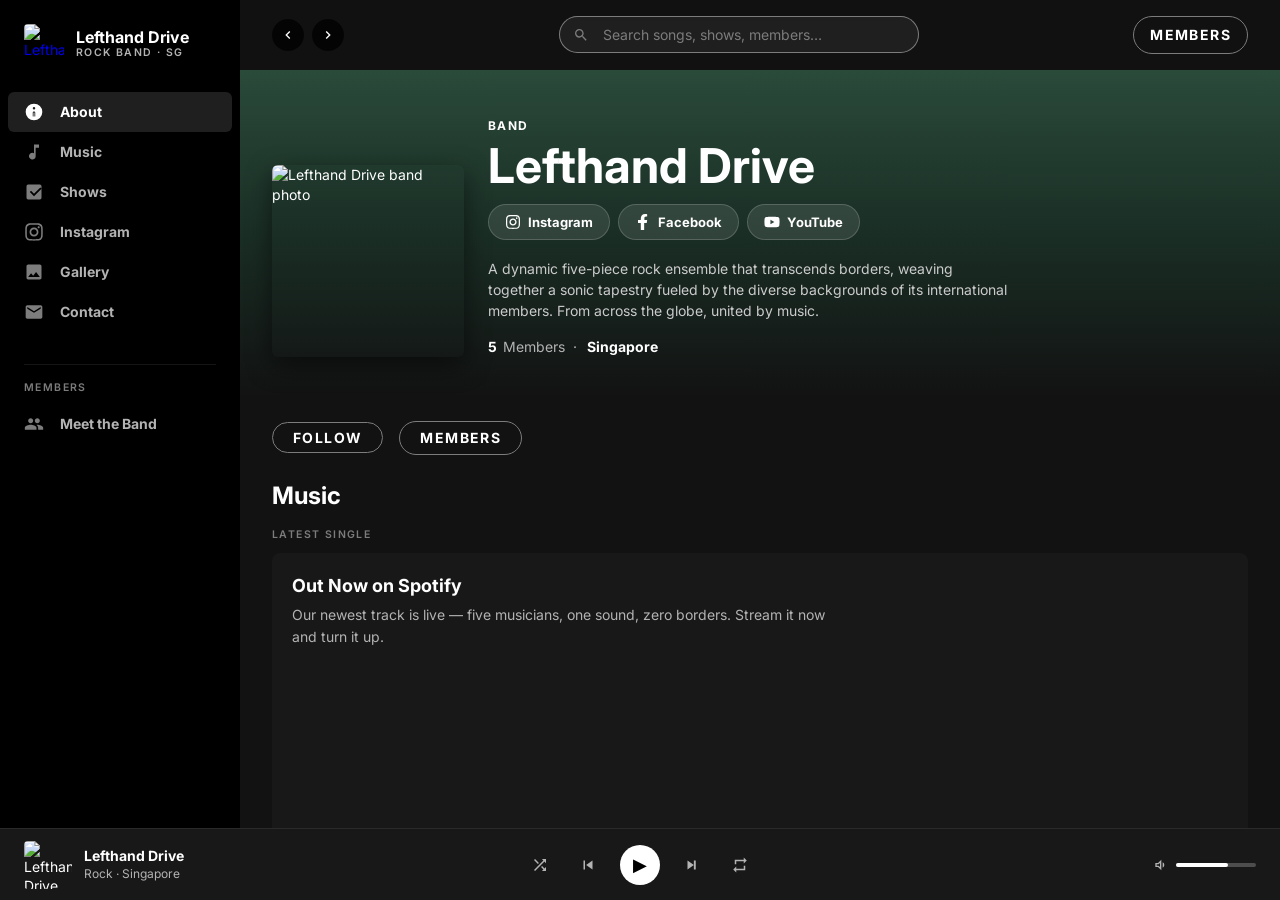
==== index.html @ 754a680d "Add rehearsal room booking page and booking button in contact section Co-Authored-By: Claude Opus 4." ====
<!DOCTYPE html>
<html lang="en">
<head>
  <meta charset="UTF-8">
  <meta name="viewport" content="width=device-width, initial-scale=1.0">
  <title>Lefthand Drive</title>
  <link rel="preconnect" href="https://fonts.googleapis.com">
  <link rel="preconnect" href="https://fonts.gstatic.com" crossorigin>
  <link href="https://fonts.googleapis.com/css2?family=Inter:wght@400;600;700&display=swap" rel="stylesheet">
  <style>
    :root {
      --bg:           #121212;
      --surface:      #181818;
      --mid:          #1f1f1f;
      --card:         #252525;
      --card-alt:     #272727;
      --green:        #1ed760;
      --green-border: #1db954;
      --white:        #ffffff;
      --silver:       #b3b3b3;
      --near-white:   #cbcbcb;
      --muted:        #7c7c7c;
      --neg:          #f3727f;
      --warn:         #ffa42b;
      --info:         #539df5;
      --border:       #4d4d4d;
      --light-border: #7c7c7c;
      --shadow-heavy: rgba(0,0,0,0.5) 0px 8px 24px;
      --shadow-med:   rgba(0,0,0,0.3) 0px 8px 8px;
      --font: 'Inter', 'Helvetica Neue', helvetica, arial, sans-serif;
      --sidebar-w: 240px;
      --nowplay-h: 72px;
    }

    *, *::before, *::after { box-sizing: border-box; margin: 0; padding: 0; }

    body {
      font-family: var(--font);
      background: var(--bg);
      color: var(--white);
      font-size: 14px;
      font-weight: 400;
      line-height: 1.4;
      -webkit-font-smoothing: antialiased;
      overflow-x: hidden;
    }

    /* ── APP SHELL ─────────────────────────────── */
    .app {
      display: grid;
      grid-template-columns: var(--sidebar-w) 1fr;
      grid-template-rows: 1fr var(--nowplay-h);
      grid-template-areas:
        "sidebar main"
        "nowplay nowplay";
      height: 100vh;
    }

    /* ── SIDEBAR ───────────────────────────────── */
    .sidebar {
      grid-area: sidebar;
      background: #000;
      display: flex;
      flex-direction: column;
      padding: 24px 0 0;
      overflow-y: auto;
      overflow-x: hidden;
    }

    .sidebar-logo {
      display: flex;
      align-items: center;
      gap: 12px;
      padding: 0 24px 28px;
      text-decoration: none;
    }

    .sidebar-logo svg { flex-shrink: 0; }

    .sidebar-logo-text {
      font-size: 16px;
      font-weight: 700;
      color: var(--white);
      line-height: 1.2;
    }

    .sidebar-logo-text span {
      display: block;
      font-size: 10.5px;
      font-weight: 600;
      color: var(--silver);
      text-transform: uppercase;
      letter-spacing: 1.4px;
    }

    .sidebar-nav { list-style: none; padding: 0 8px; margin-bottom: 24px; }

    .sidebar-nav li a {
      display: flex;
      align-items: center;
      gap: 16px;
      padding: 10px 16px;
      border-radius: 6px;
      font-size: 14px;
      font-weight: 700;
      color: var(--silver);
      text-decoration: none;
      transition: color 0.15s, background 0.15s;
    }

    .sidebar-nav li a:hover,
    .sidebar-nav li a.active {
      color: var(--white);
    }

    .sidebar-nav li a.active { background: var(--mid); }

    .sidebar-nav li a svg { flex-shrink: 0; opacity: 0.7; }
    .sidebar-nav li a.active svg,
    .sidebar-nav li a:hover svg { opacity: 1; }

    .sidebar-divider {
      border: none;
      border-top: 1px solid rgba(255,255,255,0.08);
      margin: 8px 24px 16px;
    }

    .sidebar-section-label {
      padding: 0 24px 8px;
      font-size: 10.5px;
      font-weight: 600;
      color: var(--muted);
      text-transform: uppercase;
      letter-spacing: 1.4px;
    }

    /* ── MAIN ──────────────────────────────────── */
    .main {
      grid-area: main;
      overflow-y: auto;
      background: var(--bg);
      scroll-behavior: smooth;
    }

    /* ── TOPBAR ────────────────────────────────── */
    .topbar {
      position: sticky;
      top: 0;
      z-index: 50;
      display: flex;
      align-items: center;
      justify-content: space-between;
      padding: 16px 32px;
      background: rgba(18,18,18,0.92);
      backdrop-filter: blur(12px);
      -webkit-backdrop-filter: blur(12px);
      gap: 16px;
    }

    .topbar-nav-btns { display: flex; gap: 8px; }

    .btn-circle-nav {
      display: inline-flex;
      align-items: center;
      justify-content: center;
      width: 32px;
      height: 32px;
      border-radius: 50%;
      background: rgba(0,0,0,0.7);
      border: none;
      cursor: pointer;
      color: var(--white);
    }

    .topbar-search {
      flex: 1;
      max-width: 360px;
      position: relative;
    }

    .topbar-search svg {
      position: absolute;
      left: 14px;
      top: 50%;
      transform: translateY(-50%);
      color: var(--muted);
      pointer-events: none;
    }

    .search-input {
      width: 100%;
      background: var(--mid);
      color: var(--white);
      border: none;
      padding: 10px 16px 10px 44px;
      border-radius: 500px;
      font-family: var(--font);
      font-size: 14px;
      outline: none;
      box-shadow: rgb(18,18,18) 0px 1px 0px, rgb(124,124,124) 0px 0px 0px 1px inset;
      transition: box-shadow 0.15s;
    }

    .search-input:focus { box-shadow: 0 0 0 2px var(--white); }
    .search-input::placeholder { color: var(--muted); }

    .topbar-actions { display: flex; gap: 8px; align-items: center; }

    .btn-pill-sm {
      display: inline-flex;
      align-items: center;
      padding: 8px 16px;
      border-radius: 9999px;
      font-size: 14px;
      font-weight: 700;
      text-decoration: none;
      border: none;
      cursor: pointer;
      transition: transform 0.1s, filter 0.1s;
      white-space: nowrap;
    }

    .btn-pill-sm:active { transform: scale(0.96); }

    .btn-outline-sm {
      background: transparent;
      color: var(--white);
      border: 1px solid var(--light-border);
      text-transform: uppercase;
      letter-spacing: 1.4px;
    }

    .btn-outline-sm:hover { border-color: var(--white); }

    /* ── HERO ──────────────────────────────────── */
    .hero {
      position: relative;
      padding: 48px 32px 40px;
      background: linear-gradient(180deg, #2a4a3a 0%, #1a2e25 50%, var(--bg) 100%);
      display: flex;
      align-items: flex-end;
      gap: 24px;
      min-height: 300px;
    }

    .hero-art {
      width: 192px;
      height: 192px;
      border-radius: 6px;
      object-fit: cover;
      flex-shrink: 0;
      box-shadow: var(--shadow-heavy);
    }

    .hero-meta { flex: 1; }

    .hero-type {
      font-size: 12px;
      font-weight: 700;
      text-transform: uppercase;
      letter-spacing: 1.4px;
      margin-bottom: 8px;
      color: var(--white);
    }

    .hero-title {
      font-size: 48px;
      font-weight: 700;
      line-height: 1;
      margin-bottom: 12px;
      color: var(--white);
    }

    .hero-desc {
      font-size: 14px;
      color: var(--near-white);
      margin-bottom: 16px;
      max-width: 520px;
      line-height: 1.5;
    }

    .hero-stats {
      font-size: 14px;
      color: var(--silver);
      display: flex;
      gap: 6px;
      align-items: center;
    }

    .hero-stats span { color: var(--white); font-weight: 700; }

    /* ── CONTENT AREA ──────────────────────────── */
    .content { padding: 0 32px 48px; }

    .content-actions {
      display: flex;
      align-items: center;
      gap: 16px;
      padding: 24px 0;
    }

    .btn-play-lg {
      display: inline-flex;
      align-items: center;
      justify-content: center;
      width: 56px;
      height: 56px;
      border-radius: 50%;
      background: var(--green);
      color: #000;
      border: none;
      cursor: pointer;
      font-size: 22px;
      box-shadow: var(--shadow-med);
      transition: transform 0.1s, filter 0.1s;
    }

    .btn-play-lg:hover { transform: scale(1.06); filter: brightness(1.07); }
    .btn-play-lg:active { transform: scale(0.96); }

    .btn-follow {
      display: inline-flex;
      align-items: center;
      padding: 6px 20px;
      border-radius: 9999px;
      background: transparent;
      color: var(--white);
      border: 1px solid var(--light-border);
      font-family: var(--font);
      font-size: 14px;
      font-weight: 700;
      cursor: pointer;
      text-transform: uppercase;
      letter-spacing: 1.4px;
      transition: border-color 0.15s, transform 0.1s;
    }

    .btn-follow:hover { border-color: var(--white); }
    .btn-follow:active { transform: scale(0.96); }

    /* ── SECTION BLOCKS ────────────────────────── */
    .block { margin-bottom: 40px; }

    .block-header {
      display: flex;
      align-items: baseline;
      justify-content: space-between;
      margin-bottom: 16px;
    }

    .block-title {
      font-size: 24px;
      font-weight: 700;
      color: var(--white);
    }

    .block-link {
      font-size: 12px;
      font-weight: 700;
      color: var(--silver);
      text-decoration: none;
      text-transform: uppercase;
      letter-spacing: 1px;
      transition: color 0.15s;
    }

    .block-link:hover { color: var(--white); text-decoration: underline; }

    /* ── CARDS GRID ────────────────────────────── */
    .cards-grid {
      display: grid;
      grid-template-columns: repeat(auto-fill, minmax(180px, 1fr));
      gap: 16px;
    }

    .card {
      background: var(--surface);
      border-radius: 8px;
      padding: 16px;
      cursor: pointer;
      transition: background 0.2s;
      text-decoration: none;
      color: inherit;
      display: block;
    }

    .card:hover { background: var(--card); }

    .card-art {
      width: 100%;
      aspect-ratio: 1;
      border-radius: 6px;
      object-fit: cover;
      margin-bottom: 12px;
      box-shadow: var(--shadow-med);
    }

    .card-art-placeholder {
      width: 100%;
      aspect-ratio: 1;
      border-radius: 6px;
      margin-bottom: 12px;
      display: flex;
      align-items: center;
      justify-content: center;
      font-size: 40px;
      box-shadow: var(--shadow-med);
    }

    .card-title {
      font-size: 16px;
      font-weight: 700;
      margin-bottom: 4px;
      white-space: nowrap;
      overflow: hidden;
      text-overflow: ellipsis;
    }

    .card-sub {
      font-size: 12px;
      color: var(--silver);
      line-height: 1.4;
    }

    /* ── TRACK LIST ────────────────────────────── */
    .track-list { width: 100%; border-collapse: collapse; }

    .track-list thead tr {
      border-bottom: 1px solid rgba(255,255,255,0.08);
    }

    .track-list th {
      font-size: 12px;
      font-weight: 400;
      color: var(--muted);
      text-transform: uppercase;
      letter-spacing: 1px;
      padding: 6px 16px 10px;
      text-align: left;
    }

    .track-list th:last-child { text-align: right; }

    .track-list tbody tr {
      border-radius: 6px;
      transition: background 0.15s;
    }

    .track-list tbody tr:hover { background: rgba(255,255,255,0.06); }

    .track-list td {
      padding: 10px 16px;
      font-size: 14px;
      vertical-align: middle;
    }

    .track-num {
      font-size: 16px;
      color: var(--silver);
      width: 40px;
      text-align: center;
    }

    .track-title { font-weight: 400; }
    .track-title strong { font-weight: 700; display: block; margin-bottom: 2px; }
    .track-meta { font-size: 12px; color: var(--silver); }
    .track-duration { color: var(--silver); text-align: right; white-space: nowrap; }

    /* ── SHOWS TABLE ───────────────────────────── */
    .shows-list { display: flex; flex-direction: column; gap: 2px; }

    .show-item {
      display: grid;
      grid-template-columns: 120px 1fr auto auto;
      align-items: center;
      gap: 24px;
      padding: 14px 16px;
      border-radius: 6px;
      transition: background 0.15s;
    }

    .show-item:hover { background: rgba(255,255,255,0.06); }

    .show-date {
      font-size: 14px;
      font-weight: 700;
      color: var(--silver);
    }

    .show-venue { font-size: 14px; font-weight: 700; }

    .show-location { font-size: 12px; color: var(--silver); margin-top: 2px; }

    .show-promo {
      display: none;
      width: 80px;
      height: 80px;
      border-radius: 6px;
      overflow: hidden;
      flex-shrink: 0;
    }
    .show-promo:has(img) { display: block; }
    .show-promo img { width: 100%; height: 100%; object-fit: cover; border-radius: 6px; }

    .show-badge {
      font-size: 10.5px;
      font-weight: 600;
      text-transform: capitalize;
      padding: 4px 12px;
      border-radius: 9999px;
      background: transparent;
      border: 1px solid var(--light-border);
      color: var(--white);
    }

    /* ── GALLERY CAROUSEL ──────────────────────── */
    .gallery-scroll {
      display: flex;
      gap: 12px;
      overflow-x: auto;
      padding-bottom: 12px;
      scroll-behavior: smooth;
      scrollbar-width: none;
    }

    .gallery-scroll::-webkit-scrollbar { display: none; }

    .gallery-img {
      height: 200px;
      width: auto;
      border-radius: 6px;
      object-fit: cover;
      flex-shrink: 0;
      cursor: zoom-in;
      transition: filter 0.15s;
    }

    .gallery-img:hover { filter: brightness(1.1); }

    /* ── CONTACT ───────────────────────────────── */
    .contact-grid {
      display: flex;
      gap: 16px;
      flex-wrap: wrap;
      align-items: center;
    }

    .social-btn {
      display: inline-flex;
      align-items: center;
      gap: 10px;
      padding: 10px 20px;
      border-radius: 9999px;
      background: var(--mid);
      color: var(--white);
      text-decoration: none;
      font-size: 14px;
      font-weight: 700;
      transition: background 0.15s, transform 0.1s;
    }

    .social-btn:hover { background: var(--card); }
    .social-btn:active { transform: scale(0.96); }

    /* ── NOW PLAYING BAR ───────────────────────── */
    .nowplay {
      grid-area: nowplay;
      background: #181818;
      border-top: 1px solid rgba(255,255,255,0.08);
      display: grid;
      grid-template-columns: 1fr auto 1fr;
      align-items: center;
      padding: 0 24px;
      gap: 16px;
    }

    .nowplay-left {
      display: flex;
      align-items: center;
      gap: 12px;
      min-width: 0;
    }

    .nowplay-art {
      width: 48px;
      height: 48px;
      border-radius: 4px;
      object-fit: cover;
      flex-shrink: 0;
    }

    .nowplay-info { min-width: 0; }

    .nowplay-title {
      font-size: 14px;
      font-weight: 700;
      white-space: nowrap;
      overflow: hidden;
      text-overflow: ellipsis;
    }

    .nowplay-sub {
      font-size: 12px;
      color: var(--silver);
      white-space: nowrap;
      overflow: hidden;
      text-overflow: ellipsis;
    }

    .nowplay-center { display: flex; align-items: center; justify-content: center; gap: 16px; }

    .btn-play-sm {
      display: inline-flex;
      align-items: center;
      justify-content: center;
      width: 40px;
      height: 40px;
      border-radius: 50%;
      background: var(--white);
      color: #000;
      border: none;
      cursor: pointer;
      font-size: 18px;
      transition: transform 0.1s;
    }

    .btn-play-sm:hover { transform: scale(1.06); }

    .btn-ctrl {
      display: inline-flex;
      align-items: center;
      justify-content: center;
      width: 32px;
      height: 32px;
      background: none;
      border: none;
      cursor: pointer;
      color: var(--silver);
      border-radius: 50%;
      transition: color 0.15s;
    }

    .btn-ctrl:hover { color: var(--white); }

    .nowplay-right {
      display: flex;
      align-items: center;
      justify-content: flex-end;
      gap: 8px;
    }

    .volume-bar {
      width: 80px;
      height: 4px;
      background: var(--border);
      border-radius: 9999px;
      position: relative;
      cursor: pointer;
    }

    .volume-fill {
      height: 100%;
      width: 65%;
      background: var(--white);
      border-radius: 9999px;
      transition: background 0.15s;
    }

    .volume-bar:hover .volume-fill { background: var(--green); }

    /* ── MOBILE NAV (bottom) ───────────────────── */
    .mobile-nav {
      display: none;
      position: fixed;
      bottom: 0;
      left: 0;
      right: 0;
      background: #181818;
      border-top: 1px solid rgba(255,255,255,0.08);
      z-index: 200;
      padding: 8px 0 env(safe-area-inset-bottom, 0px);
    }

    .mobile-nav ul {
      list-style: none;
      display: flex;
      justify-content: space-around;
    }

    .mobile-nav ul li a {
      display: flex;
      flex-direction: column;
      align-items: center;
      gap: 4px;
      font-size: 10px;
      font-weight: 700;
      color: var(--silver);
      text-decoration: none;
      padding: 6px 8px;
      min-width: 44px;
      text-align: center;
      text-transform: uppercase;
      letter-spacing: 0.5px;
    }

    .mobile-nav ul li a.active { color: var(--white); }

    /* ── LIGHTBOX ──────────────────────────────── */
    .lightbox {
      display: none;
      position: fixed;
      inset: 0;
      background: rgba(0,0,0,0.85);
      z-index: 9999;
      align-items: center;
      justify-content: center;
      cursor: zoom-out;
    }

    .lightbox.open { display: flex; }

    .lightbox img {
      max-width: 90%;
      max-height: 90%;
      border-radius: 8px;
      box-shadow: var(--shadow-heavy);
    }

    /* ── DIVIDERS ──────────────────────────────── */
    .section-divider {
      border: none;
      border-top: 1px solid rgba(255,255,255,0.06);
      margin: 0 32px;
    }

    /* ── EMBED ─────────────────────────────────── */
    .video-embed {
      width: 100%;
      aspect-ratio: 16/9;
      border-radius: 8px;
      overflow: hidden;
      background: var(--mid);
    }

    .video-embed iframe {
      width: 100%;
      height: 100%;
      border: none;
      display: block;
    }

    .calendar-embed {
      width: 100%;
      height: 480px;
      border-radius: 8px;
      overflow: hidden;
      background: var(--mid);
    }

    .calendar-embed iframe {
      width: 100%;
      height: 100%;
      border: none;
      display: block;
    }

    /* ── HERO SOCIAL BUTTONS ───────────────────── */
    .hero-socials {
      display: flex;
      gap: 8px;
      flex-wrap: wrap;
      margin: 14px 0 18px;
    }

    .hero-social-btn {
      display: inline-flex;
      align-items: center;
      gap: 7px;
      padding: 7px 16px;
      border-radius: 9999px;
      font-size: 13px;
      font-weight: 700;
      text-decoration: none;
      color: var(--white);
      background: rgba(255,255,255,0.1);
      border: 1px solid rgba(255,255,255,0.18);
      backdrop-filter: blur(6px);
      -webkit-backdrop-filter: blur(6px);
      transition: background 0.15s, border-color 0.15s, transform 0.1s;
      min-height: 36px;
    }

    .hero-social-btn:hover {
      background: rgba(255,255,255,0.2);
      border-color: rgba(255,255,255,0.4);
    }

    .hero-social-btn:active { transform: scale(0.95); }

    /* ── RESPONSIVE ────────────────────────────── */

    /* Tablet & below — hide sidebar, show bottom nav */
    @media (max-width: 896px) {
      .app {
        display: block;
        height: auto;
        min-height: 100dvh;
      }

      .sidebar  { display: none; }
      .nowplay  { display: none; }

      .main {
        overflow-y: unset;
        padding-bottom: 80px; /* clear bottom nav */
      }

      .mobile-nav { display: block; }

      /* topbar */
      .topbar { padding: 10px 16px; gap: 10px; }
      .topbar-nav-btns { display: none; }
      .topbar-search { max-width: none; flex: 1; min-width: 0; }
      .topbar-actions { display: none; } /* covered by bottom nav */

      /* hero — stack vertically */
      .hero {
        flex-direction: column;
        align-items: flex-start;
        padding: 28px 16px 24px;
        min-height: auto;
        gap: 16px;
      }
      .hero-art   { width: 130px; height: 130px; }
      .hero-title { font-size: 30px; }
      .hero-desc  { font-size: 13px; }

      /* content */
      .content { padding: 0 16px 48px; }

      .content-actions { flex-wrap: wrap; gap: 10px; padding: 16px 0; }

      /* section dividers */
      .section-divider { margin: 0; }

      /* cards */
      .cards-grid { grid-template-columns: repeat(auto-fill, minmax(140px, 1fr)); gap: 10px; }

      /* shows */
      .show-item { grid-template-columns: 1fr auto auto; gap: 12px; padding: 12px 8px; }
      .show-date { display: none; }
      .show-promo { width: 56px; height: 56px; }

      /* gallery */
      .gallery-img { height: 160px; }

      /* calendar */
      .calendar-embed { height: 380px; }

      /* block titles */
      .block-title { font-size: 20px; }
      .block { margin-bottom: 32px; }
    }

    /* Small phones ≤ 480px */
    @media (max-width: 480px) {
      .hero-art   { width: 110px; height: 110px; }
      .hero-title { font-size: 26px; }
      .hero-desc  { display: none; } /* save space on tiny screens */

      .cards-grid { grid-template-columns: repeat(2, 1fr); gap: 8px; }

      .card { padding: 12px; }
      .card-title { font-size: 14px; }

      .gallery-img { height: 130px; }

      .search-input { font-size: 16px; } /* prevent iOS auto-zoom */

      .social-btn { padding: 10px 14px; font-size: 13px; }

      /* ensure all tap targets ≥ 44px */
      .btn-follow,
      .social-btn,
      .show-badge { min-height: 44px; display: inline-flex; align-items: center; }

      .mobile-nav ul li a { min-height: 44px; justify-content: center; }
    }

    /* Very small (320px) */
    @media (max-width: 360px) {
      .hero-title { font-size: 22px; }
      .topbar { padding: 10px 12px; }
      .content { padding: 0 12px 48px; }
    }

    /* ── SCROLL ANCHOR OFFSET ──────────────────── */
    [id] { scroll-margin-top: 72px; }
  </style>
</head>
<body>

<div class="app">

  <!-- ── SIDEBAR ─────────────────────────────── -->
  <aside class="sidebar" role="navigation" aria-label="Main navigation">
    <a class="sidebar-logo" href="#">
      <img src="lefthanddrive.svg" alt="Lefthand Drive" width="40" height="40" style="border-radius:4px;">
      <div class="sidebar-logo-text">
        Lefthand Drive
        <span>Rock Band · SG</span>
      </div>
    </a>

    <nav>
      <ul class="sidebar-nav">
        <li>
          <a href="#about" class="active" aria-label="About">
            <svg width="20" height="20" viewBox="0 0 24 24" fill="currentColor"><path d="M12 2a10 10 0 1 0 0 20A10 10 0 0 0 12 2zm0 4a1.5 1.5 0 1 1 0 3 1.5 1.5 0 0 1 0-3zm0 5.5c.83 0 1.5.67 1.5 1.5v4a.5.5 0 0 1-1 0v-4a.5.5 0 0 0-1 0v4a.5.5 0 0 1-1 0v-4c0-.83.67-1.5 1.5-1.5z"/></svg>
            About
          </a>
        </li>
        <li>
          <a href="#music" aria-label="Music">
            <svg width="20" height="20" viewBox="0 0 24 24" fill="currentColor"><path d="M12 3v10.55A4 4 0 1 0 14 17V7h4V3h-6z"/></svg>
            Music
          </a>
        </li>
        <li>
          <a href="#shows" aria-label="Shows">
            <svg width="20" height="20" viewBox="0 0 24 24" fill="currentColor"><path d="M19 3H5a2 2 0 0 0-2 2v14a2 2 0 0 0 2 2h14a2 2 0 0 0 2-2V5a2 2 0 0 0-2-2zm-7 14l-5-5 1.41-1.41L12 14.17l7.59-7.59L21 8l-9 9z"/></svg>
            Shows
          </a>
        </li>
        <li>
          <a href="#instagram" aria-label="Instagram">
            <svg width="20" height="20" viewBox="0 0 448 512" fill="currentColor"><path d="M224.1 141c-63.6 0-114.9 51.3-114.9 114.9S160.5 370.8 224.1 370.8 339 319.5 339 255.9 287.7 141 224.1 141zm0 186.6c-39.6 0-71.7-32.1-71.7-71.7s32.1-71.7 71.7-71.7 71.7 32.1 71.7 71.7-32.1 71.7-71.7 71.7zm146.4-194.3c0 14.9-12 26.8-26.8 26.8-14.9 0-26.8-12-26.8-26.8s12-26.8 26.8-26.8 26.8 12 26.8 26.8zm76.1 27.2c-1.7-35.9-9.9-67.7-36.2-93.9-26.2-26.2-58-34.4-93.9-36.2-37-2.1-147.9-2.1-184.9 0-35.8 1.7-67.6 9.9-93.9 36.1s-34.4 58-36.2 93.9c-2.1 37-2.1 147.9 0 184.9 1.7 35.9 9.9 67.7 36.2 93.9s58 34.4 93.9 36.2c37 2.1 147.9 2.1 184.9 0 35.9-1.7 67.7-9.9 93.9-36.2 26.2-26.2 34.4-58 36.2-93.9 2.1-37 2.1-147.8 0-184.8zM398.8 388c-7.8 19.6-22.9 34.7-42.6 42.6-29.5 11.7-99.5 9-132.1 9s-102.7 2.6-132.1-9c-19.6-7.8-34.7-22.9-42.6-42.6-11.7-29.5-9-99.5-9-132.1s-2.6-102.7 9-132.1c7.8-19.6 22.9-34.7 42.6-42.6 29.5-11.7 99.5-9 132.1-9s102.7-2.6 132.1 9c19.6 7.8 34.7 22.9 42.6 42.6 11.7 29.5 9 99.5 9 132.1s2.7 102.7-9 132.1z"/></svg>
            Instagram
          </a>
        </li>
        <li>
          <a href="#gallery" aria-label="Gallery">
            <svg width="20" height="20" viewBox="0 0 24 24" fill="currentColor"><path d="M21 19V5c0-1.1-.9-2-2-2H5c-1.1 0-2 .9-2 2v14c0 1.1.9 2 2 2h14c1.1 0 2-.9 2-2zM8.5 13.5l2.5 3.01L14.5 12l4.5 6H5l3.5-4.5z"/></svg>
            Gallery
          </a>
        </li>
        <li>
          <a href="#contact" aria-label="Contact">
            <svg width="20" height="20" viewBox="0 0 24 24" fill="currentColor"><path d="M20 4H4c-1.1 0-2 .9-2 2v12c0 1.1.9 2 2 2h16c1.1 0 2-.9 2-2V6c0-1.1-.9-2-2-2zm0 4-8 5-8-5V6l8 5 8-5v2z"/></svg>
            Contact
          </a>
        </li>
      </ul>
    </nav>

    <hr class="sidebar-divider">
    <div class="sidebar-section-label">Members</div>

    <ul class="sidebar-nav">
      <li>
        <a href="band.html" target="_blank" aria-label="Meet the Band">
          <svg width="20" height="20" viewBox="0 0 24 24" fill="currentColor"><path d="M16 11c1.66 0 2.99-1.34 2.99-3S17.66 5 16 5c-1.66 0-3 1.34-3 3s1.34 3 3 3zm-8 0c1.66 0 2.99-1.34 2.99-3S9.66 5 8 5C6.34 5 5 6.34 5 8s1.34 3 3 3zm0 2c-2.33 0-7 1.17-7 3.5V19h14v-2.5c0-2.33-4.67-3.5-7-3.5zm8 0c-.29 0-.62.02-.97.05 1.16.84 1.97 1.97 1.97 3.45V19h6v-2.5c0-2.33-4.67-3.5-7-3.5z"/></svg>
          Meet the Band
        </a>
      </li>
    </ul>
  </aside>

  <!-- ── MAIN CONTENT ──────────────────────────── -->
  <main class="main" id="main-content">

    <!-- Top Bar -->
    <div class="topbar">
      <div class="topbar-nav-btns" aria-hidden="true">
        <button class="btn-circle-nav" aria-label="Back" onclick="history.back()">
          <svg width="16" height="16" viewBox="0 0 24 24" fill="currentColor"><path d="M15.41 7.41L14 6l-6 6 6 6 1.41-1.41L10.83 12z"/></svg>
        </button>
        <button class="btn-circle-nav" aria-label="Forward" onclick="history.forward()">
          <svg width="16" height="16" viewBox="0 0 24 24" fill="currentColor"><path d="M10 6L8.59 7.41 13.17 12l-4.58 4.59L10 18l6-6z"/></svg>
        </button>
      </div>

      <div class="topbar-search" role="search">
        <svg width="16" height="16" viewBox="0 0 24 24" fill="currentColor" aria-hidden="true">
          <path d="M15.5 14h-.79l-.28-.27A6.47 6.47 0 0 0 16 9.5 6.5 6.5 0 1 0 9.5 16c1.61 0 3.09-.59 4.23-1.57l.27.28v.79l5 4.99L20.49 19l-4.99-5zm-6 0C7.01 14 5 11.99 5 9.5S7.01 5 9.5 5 14 7.01 14 9.5 11.99 14 9.5 14z"/>
        </svg>
        <input class="search-input" type="search" placeholder="Search songs, shows, members…" aria-label="Search">
      </div>

      <div class="topbar-actions">
        <a href="band.html" target="_blank" class="btn-pill-sm btn-outline-sm" aria-label="Meet the band members">Members</a>
      </div>
    </div>

    <!-- Hero -->
    <section class="hero" id="about" aria-labelledby="hero-title">
      <img src="images/group.jpg" alt="Lefthand Drive band photo" class="hero-art">
      <div class="hero-meta">
        <div class="hero-type">Band</div>
        <h1 class="hero-title" id="hero-title">Lefthand Drive</h1>

        <!-- Social buttons -->
        <div class="hero-socials">
          <a href="https://www.instagram.com/lefthanddrive_sg?igsh=eTY1NHY3NWtiNjg1" target="_blank" rel="noopener noreferrer" class="hero-social-btn" aria-label="Instagram">
            <svg xmlns="http://www.w3.org/2000/svg" width="16" height="16" viewBox="0 0 448 512" fill="currentColor" aria-hidden="true"><path d="M224.1 141c-63.6 0-114.9 51.3-114.9 114.9S160.5 370.8 224.1 370.8 339 319.5 339 255.9 287.7 141 224.1 141zm0 186.6c-39.6 0-71.7-32.1-71.7-71.7s32.1-71.7 71.7-71.7 71.7 32.1 71.7 71.7-32.1 71.7-71.7 71.7zm146.4-194.3c0 14.9-12 26.8-26.8 26.8-14.9 0-26.8-12-26.8-26.8s12-26.8 26.8-26.8 26.8 12 26.8 26.8zm76.1 27.2c-1.7-35.9-9.9-67.7-36.2-93.9-26.2-26.2-58-34.4-93.9-36.2-37-2.1-147.9-2.1-184.9 0-35.8 1.7-67.6 9.9-93.9 36.1s-34.4 58-36.2 93.9c-2.1 37-2.1 147.9 0 184.9 1.7 35.9 9.9 67.7 36.2 93.9s58 34.4 93.9 36.2c37 2.1 147.9 2.1 184.9 0 35.9-1.7 67.7-9.9 93.9-36.2 26.2-26.2 34.4-58 36.2-93.9 2.1-37 2.1-147.8 0-184.8zM398.8 388c-7.8 19.6-22.9 34.7-42.6 42.6-29.5 11.7-99.5 9-132.1 9s-102.7 2.6-132.1-9c-19.6-7.8-34.7-22.9-42.6-42.6-11.7-29.5-9-99.5-9-132.1s-2.6-102.7 9-132.1c7.8-19.6 22.9-34.7 42.6-42.6 29.5-11.7 99.5-9 132.1-9s102.7-2.6 132.1 9c19.6 7.8 34.7 22.9 42.6 42.6 11.7 29.5 9 99.5 9 132.1s2.7 102.7-9 132.1z"/></svg>
            Instagram
          </a>
          <a href="https://www.facebook.com/profile.php?id=61557159800203" target="_blank" rel="noopener noreferrer" class="hero-social-btn" aria-label="Facebook">
            <svg xmlns="http://www.w3.org/2000/svg" width="16" height="16" viewBox="0 0 320 512" fill="currentColor" aria-hidden="true"><path d="M279.14 288l14.22-92.66h-88.91V127.42c0-25.35 12.42-50.06 52.24-50.06H293V6.26S259.43 0 225.36 0C141.09 0 89.53 54.42 89.53 153.11V195.3H0v92.66h89.53V512h107.74V288z"/></svg>
            Facebook
          </a>
          <a href="https://www.youtube.com/@LefthandDrive_SG" target="_blank" rel="noopener noreferrer" class="hero-social-btn" aria-label="YouTube">
            <svg xmlns="http://www.w3.org/2000/svg" width="16" height="16" viewBox="0 0 576 512" fill="currentColor" aria-hidden="true"><path d="M549.7 124.1c-6.3-24-25-42.7-49-49C456.5 64 288 64 288 64s-168.5 0-212.7 11.1c-24 6.3-42.7 25-49 49C16 168.3 16 256 16 256s0 87.7 10.3 131.9c6.3 24 25 42.7 49 49C119.5 448 288 448 288 448s168.5 0 212.7-11.1c24-6.3 42.7-25 49-49C560 343.7 560 256 560 256s0-87.7-10.3-131.9zM232 336V176l142 80-142 80z"/></svg>
            YouTube
          </a>
        </div>

        <p class="hero-desc">A dynamic five-piece rock ensemble that transcends borders, weaving together a sonic tapestry fueled by the diverse backgrounds of its international members. From across the globe, united by music.</p>
        <div class="hero-stats">
          <span>5</span> Members &nbsp;·&nbsp; <span>Singapore</span>
        </div>
      </div>
    </section>

    <!-- Action Bar -->
    <div class="content">
      <div class="content-actions">
        <button class="btn-follow" aria-label="Follow Lefthand Drive">Follow</button>
        <a href="band.html" target="_blank" class="btn-follow" style="text-decoration:none;">Members</a>
      </div>

      <!-- MUSIC SECTION -->
      <div class="block" id="music">
        <div class="block-header">
          <h2 class="block-title">Music</h2>
        </div>

        <!-- Latest Single -->
        <div style="margin-bottom:28px;">
          <div style="font-size:10.5px; font-weight:600; text-transform:uppercase; letter-spacing:1.4px; color:var(--muted); margin-bottom:10px;">Latest Single</div>
          <div style="background:var(--surface); border-radius:8px; padding:20px; display:flex; flex-direction:column; gap:14px;">
            <div>
              <div style="font-size:18px; font-weight:700; margin-bottom:6px;">Out Now on Spotify</div>
              <p style="font-size:14px; color:var(--silver); line-height:1.6; max-width:540px;">Our newest track is live — five musicians, one sound, zero borders. Stream it now and turn it up.</p>
            </div>
            <iframe
              style="border-radius:8px; width:100%; flex-shrink:0;"
              src="https://open.spotify.com/embed/track/0d3qWfMjt3fZFFHP6RL3d5?utm_source=generator"
              height="152"
              frameborder="0"
              allowfullscreen
              allow="autoplay; clipboard-write; encrypted-media; fullscreen; picture-in-picture"
              loading="lazy"
              title="Lefthand Drive — Latest Single on Spotify"
            ></iframe>
          </div>
        </div>

        <!-- Live Video -->
        <div style="font-size:10.5px; font-weight:600; text-transform:uppercase; letter-spacing:1.4px; color:var(--muted); margin-bottom:10px;">Live Video</div>
        <div class="video-embed">
          <iframe
            src="https://www.youtube.com/embed/LCzkbeM5O3M"
            title="Lefthand Drive — Live Performance"
            allow="accelerometer; autoplay; clipboard-write; encrypted-media; gyroscope; picture-in-picture"
            allowfullscreen
            loading="lazy"
          ></iframe>
        </div>
      </div>

      <hr class="section-divider" style="margin: 0 0 40px;">

      <!-- SHOWS SECTION -->
      <div class="block" id="shows">
        <div class="block-header">
          <h2 class="block-title">Upcoming Shows</h2>
        </div>
        <div class="shows-list" role="list">
          <div class="show-item" role="listitem">
            <div class="show-date">23 May 2026</div>
            <div>
              <div class="show-venue">Coastal At Rhythm</div>
              <div class="show-location">Singapore</div>
            </div>
            <div class="show-promo">
              <img src="images/23rd_May.png" alt="Coastal At Rhythm – 23 May 2026 promo">
            </div>
            <span class="show-badge">Upcoming</span>
          </div>
        </div>
      </div>

      <div class="block" id="past-shows" style="margin-top:8px;">
        <div class="block-header">
          <h2 class="block-title">Past Shows</h2>
        </div>
        <div class="shows-list" role="list">
          <div class="show-item" role="listitem">
            <div class="show-date">11 Apr 2026</div>
            <div>
              <div class="show-venue">Venom</div>
              <div class="show-location">Singapore</div>
            </div>
            <div class="show-promo"></div>
            <span class="show-badge" style="color:var(--silver); border-color:var(--border);">Past</span>
          </div>
          <div class="show-item" role="listitem">
            <div class="show-date">28 Jun 2025</div>
            <div>
              <div class="show-venue">Phil Studio</div>
              <div class="show-location">Singapore</div>
            </div>
            <div class="show-promo"></div>
            <span class="show-badge" style="color:var(--silver); border-color:var(--border);">Past</span>
          </div>
          <div class="show-item" role="listitem">
            <div class="show-date">Oct 2025</div>
            <div>
              <div class="show-venue">Julian's Friends</div>
              <div class="show-location">Cambodia</div>
            </div>
            <div class="show-promo"></div>
            <span class="show-badge" style="color:var(--silver); border-color:var(--border);">Past</span>
          </div>
        </div>
      </div>


      <hr class="section-divider" style="margin: 0 0 40px;">

      <!-- INSTAGRAM SECTION -->
      <div class="block" id="instagram">
        <div class="block-header">
          <h2 class="block-title">Instagram</h2>
          <a href="https://www.instagram.com/lefthanddrive_sg?igsh=eTY1NHY3NWtiNjg1" target="_blank" rel="noopener noreferrer" class="block-link">@lefthanddrive_sg</a>
        </div>

        <div id="ig-feed-container">
          <div data-behold-id="H6neyt11N7iIOMWiF1fP"></div>
          <script>(function() { const d=document,s=d.createElement("script");s.type="module";s.src="https://w.behold.so/widget.js";d.head.append(s);})();</script>
        </div>
      </div>

      <hr class="section-divider" style="margin: 0 0 40px;">

      <!-- GALLERY SECTION -->
      <div class="block" id="gallery">
        <div class="block-header">
          <h2 class="block-title">Gallery</h2>
        </div>
        <div class="gallery-scroll" role="list" aria-label="Photo gallery">
          <img src="images/group.jpg"  alt="Lefthand Drive – band shot"  class="gallery-img" role="listitem" tabindex="0">
          <img src="images/Nick.jpg"   alt="Nick – Vocalist"             class="gallery-img" role="listitem" tabindex="0">
          <img src="images/CY.jpg"     alt="CY – Lead Guitar"            class="gallery-img" role="listitem" tabindex="0">
          <img src="images/Vijay.jpg"  alt="Vijay – Drums"               class="gallery-img" role="listitem" tabindex="0">
          <img src="images/Julian.jpg" alt="Julian – Rhythm Guitar"      class="gallery-img" role="listitem" tabindex="0">
          <img src="images/wei.jpeg"   alt="Wei Liang – Bass"            class="gallery-img" role="listitem" tabindex="0">
        </div>
      </div>

      <hr class="section-divider" style="margin: 0 0 40px;">

      <!-- MEMBERS PREVIEW CARDS -->
      <div class="block">
        <div class="block-header">
          <h2 class="block-title">Members</h2>
          <a href="band.html" target="_blank" class="block-link">View all</a>
        </div>
        <div class="cards-grid">
          <a href="band.html" target="_blank" class="card" aria-label="Nick – Vocalist">
            <img src="images/Nick.jpg" alt="Nick" class="card-art">
            <div class="card-title">Nick</div>
            <div class="card-sub">Vocalist</div>
          </a>
          <a href="band.html" target="_blank" class="card" aria-label="CY – Lead Guitar">
            <img src="images/CY.jpg" alt="CY" class="card-art">
            <div class="card-title">CY</div>
            <div class="card-sub">Lead Guitar &amp; Rhythm Guitar</div>
          </a>
          <a href="band.html" target="_blank" class="card" aria-label="Julian – Rhythm Guitar">
            <img src="images/Julian.jpg" alt="Julian" class="card-art">
            <div class="card-title">Julian</div>
            <div class="card-sub">Lead Guitar &amp; Rhythm Guitar</div>
          </a>
          <a href="band.html" target="_blank" class="card" aria-label="Wei Liang – Bassist">
            <img src="images/wei.jpeg" alt="Wei Liang" class="card-art">
            <div class="card-title">Wei Liang</div>
            <div class="card-sub">Bassist</div>
          </a>
          <a href="band.html" target="_blank" class="card" aria-label="Vijay – Drummer">
            <img src="images/Vijay.jpg" alt="Vijay" class="card-art">
            <div class="card-title">Vijay</div>
            <div class="card-sub">Drummer</div>
          </a>
        </div>
      </div>

      <hr class="section-divider" style="margin: 0 0 40px;">

      <!-- CONTACT SECTION -->
      <div class="block" id="contact">
        <div class="block-header">
          <h2 class="block-title">Contact</h2>
        </div>
        <p style="color:var(--silver); margin-bottom:20px;">
          Email: <a href="mailto:mrwaitforplayers@gmail.com" style="color:var(--white); font-weight:700; text-decoration:underline;">mrwaitforplayers@gmail.com</a>
        </p>
        <div class="contact-grid" role="list">
          <a href="https://www.instagram.com/lefthanddrive_sg?igsh=eTY1NHY3NWtiNjg1" target="_blank" rel="noopener noreferrer" class="social-btn" aria-label="Lefthand Drive on Instagram" role="listitem">
            <svg xmlns="http://www.w3.org/2000/svg" width="20" height="20" viewBox="0 0 448 512" fill="currentColor" aria-hidden="true"><path d="M224.1 141c-63.6 0-114.9 51.3-114.9 114.9S160.5 370.8 224.1 370.8 339 319.5 339 255.9 287.7 141 224.1 141zm0 186.6c-39.6 0-71.7-32.1-71.7-71.7s32.1-71.7 71.7-71.7 71.7 32.1 71.7 71.7-32.1 71.7-71.7 71.7zm146.4-194.3c0 14.9-12 26.8-26.8 26.8-14.9 0-26.8-12-26.8-26.8s12-26.8 26.8-26.8 26.8 12 26.8 26.8zm76.1 27.2c-1.7-35.9-9.9-67.7-36.2-93.9-26.2-26.2-58-34.4-93.9-36.2-37-2.1-147.9-2.1-184.9 0-35.8 1.7-67.6 9.9-93.9 36.1s-34.4 58-36.2 93.9c-2.1 37-2.1 147.9 0 184.9 1.7 35.9 9.9 67.7 36.2 93.9s58 34.4 93.9 36.2c37 2.1 147.9 2.1 184.9 0 35.9-1.7 67.7-9.9 93.9-36.2 26.2-26.2 34.4-58 36.2-93.9 2.1-37 2.1-147.8 0-184.8zM398.8 388c-7.8 19.6-22.9 34.7-42.6 42.6-29.5 11.7-99.5 9-132.1 9s-102.7 2.6-132.1-9c-19.6-7.8-34.7-22.9-42.6-42.6-11.7-29.5-9-99.5-9-132.1s-2.6-102.7 9-132.1c7.8-19.6 22.9-34.7 42.6-42.6 29.5-11.7 99.5-9 132.1-9s102.7-2.6 132.1 9c19.6 7.8 34.7 22.9 42.6 42.6 11.7 29.5 9 99.5 9 132.1s2.7 102.7-9 132.1z"/></svg>
            Instagram
          </a>
          <a href="https://www.facebook.com/profile.php?id=61557159800203" target="_blank" rel="noopener noreferrer" class="social-btn" aria-label="Lefthand Drive on Facebook" role="listitem">
            <svg xmlns="http://www.w3.org/2000/svg" width="20" height="20" viewBox="0 0 320 512" fill="currentColor" aria-hidden="true"><path d="M279.14 288l14.22-92.66h-88.91V127.42c0-25.35 12.42-50.06 52.24-50.06H293V6.26S259.43 0 225.36 0C141.09 0 89.53 54.42 89.53 153.11V195.3H0v92.66h89.53V512h107.74V288z"/></svg>
            Facebook
          </a>
          <a href="https://www.youtube.com/@LefthandDrive_SG" target="_blank" rel="noopener noreferrer" class="social-btn" aria-label="Lefthand Drive on YouTube" role="listitem">
            <svg xmlns="http://www.w3.org/2000/svg" width="20" height="20" viewBox="0 0 576 512" fill="currentColor" aria-hidden="true"><path d="M549.7 124.1c-6.3-24-25-42.7-49-49C456.5 64 288 64 288 64s-168.5 0-212.7 11.1c-24 6.3-42.7 25-49 49C16 168.3 16 256 16 256s0 87.7 10.3 131.9c6.3 24 25 42.7 49 49C119.5 448 288 448 288 448s168.5 0 212.7-11.1c24-6.3 42.7-25 49-49C560 343.7 560 256 560 256s0-87.7-10.3-131.9zM232 336V176l142 80-142 80z"/></svg>
            YouTube
          </a>
          <a href="mailto:mrwaitforplayers@gmail.com" class="social-btn" aria-label="Email" role="listitem">
            <svg xmlns="http://www.w3.org/2000/svg" width="20" height="20" viewBox="0 0 24 24" fill="currentColor" aria-hidden="true"><path d="M20 4H4c-1.1 0-2 .9-2 2v12c0 1.1.9 2 2 2h16c1.1 0 2-.9 2-2V6c0-1.1-.9-2-2-2zm0 4-8 5-8-5V6l8 5 8-5v2z"/></svg>
            Email
          </a>
        </div>

        <div style="margin-top: 28px;">
          <a href="booking.html" class="btn-follow" style="display:inline-flex; align-items:center; gap:10px; padding:12px 32px; font-size:15px;">
            <svg xmlns="http://www.w3.org/2000/svg" width="20" height="20" viewBox="0 0 24 24" fill="currentColor" aria-hidden="true"><path d="M19 3H5a2 2 0 0 0-2 2v14a2 2 0 0 0 2 2h14a2 2 0 0 0 2-2V5a2 2 0 0 0-2-2zm-2 10h-4v4h-2v-4H7v-2h4V7h2v4h4v2z"/></svg>
            Booking
          </a>
        </div>
      </div>

      <!-- Footer -->
      <footer style="padding: 32px 0 16px; border-top: 1px solid rgba(255,255,255,0.06); margin-top: 24px;">
        <p style="font-size:12px; color:var(--muted); text-align:center;">&copy; 2025 Lefthand Drive. All rights reserved.</p>
      </footer>
    </div><!-- /content -->

  </main>

  <!-- ── NOW PLAYING BAR ──────────────────────── -->
  <footer class="nowplay" aria-label="Now playing">
    <div class="nowplay-left">
      <img src="images/group.jpg" alt="Lefthand Drive" class="nowplay-art">
      <div class="nowplay-info">
        <div class="nowplay-title">Lefthand Drive</div>
        <div class="nowplay-sub">Rock · Singapore</div>
      </div>
    </div>

    <div class="nowplay-center">
      <button class="btn-ctrl" aria-label="Shuffle">
        <svg width="18" height="18" viewBox="0 0 24 24" fill="currentColor"><path d="M10.59 9.17L5.41 4 4 5.41l5.17 5.17 1.42-1.41zM14.5 4l2.04 2.04L4 18.59 5.41 20 17.96 7.46 20 9.5V4h-5.5zm.33 9.41l-1.41 1.41 3.13 3.13L14.5 20H20v-5.5l-2.04 2.04-3.13-3.13z"/></svg>
      </button>
      <button class="btn-ctrl" aria-label="Previous">
        <svg width="18" height="18" viewBox="0 0 24 24" fill="currentColor"><path d="M6 6h2v12H6zm3.5 6 8.5 6V6z"/></svg>
      </button>
      <button class="btn-play-sm" aria-label="Play / Pause" onclick="document.getElementById('music').scrollIntoView({behavior:'smooth'})">▶</button>
      <button class="btn-ctrl" aria-label="Next">
        <svg width="18" height="18" viewBox="0 0 24 24" fill="currentColor"><path d="M6 18l8.5-6L6 6v12zm8.5-6V6H17v12h-2.5z"/></svg>
      </button>
      <button class="btn-ctrl" aria-label="Repeat">
        <svg width="18" height="18" viewBox="0 0 24 24" fill="currentColor"><path d="M7 7h10v3l4-4-4-4v3H5v6h2V7zm10 10H7v-3l-4 4 4 4v-3h12v-6h-2v4z"/></svg>
      </button>
    </div>

    <div class="nowplay-right" aria-label="Volume control">
      <svg width="16" height="16" viewBox="0 0 24 24" fill="currentColor" style="color:var(--silver);" aria-hidden="true"><path d="M18.5 12A4.5 4.5 0 0 0 16 7.97V16a4.47 4.47 0 0 0 2.5-4zM5 9v6h4l5 5V4L9 9H5zm7-.17v6.34L9.83 13H7v-2h2.83L12 8.83z"/></svg>
      <div class="volume-bar" role="slider" aria-label="Volume" aria-valuenow="65" aria-valuemin="0" aria-valuemax="100">
        <div class="volume-fill"></div>
      </div>
    </div>
  </footer>

</div><!-- /app -->

<!-- ── MOBILE BOTTOM NAV ──────────────────────── -->
<nav class="mobile-nav" aria-label="Mobile navigation">
  <ul>
    <li>
      <a href="#about" class="active" aria-label="About">
        <svg width="22" height="22" viewBox="0 0 24 24" fill="currentColor" aria-hidden="true"><path d="M12 2a10 10 0 1 0 0 20A10 10 0 0 0 12 2zm0 4a1.5 1.5 0 1 1 0 3 1.5 1.5 0 0 1 0-3zm0 5.5c.83 0 1.5.67 1.5 1.5v4a.5.5 0 0 1-1 0v-4a.5.5 0 0 0-1 0v4a.5.5 0 0 1-1 0v-4c0-.83.67-1.5 1.5-1.5z"/></svg>
        About
      </a>
    </li>
    <li>
      <a href="#music" aria-label="Music">
        <svg width="22" height="22" viewBox="0 0 24 24" fill="currentColor" aria-hidden="true"><path d="M12 3v10.55A4 4 0 1 0 14 17V7h4V3h-6z"/></svg>
        Music
      </a>
    </li>
    <li>
      <a href="#shows" aria-label="Shows">
        <svg width="22" height="22" viewBox="0 0 24 24" fill="currentColor" aria-hidden="true"><path d="M19 3H5a2 2 0 0 0-2 2v14a2 2 0 0 0 2 2h14a2 2 0 0 0 2-2V5a2 2 0 0 0-2-2zm-7 14l-5-5 1.41-1.41L12 14.17l7.59-7.59L21 8l-9 9z"/></svg>
        Shows
      </a>
    </li>
    <li>
      <a href="#gallery" aria-label="Gallery">
        <svg width="22" height="22" viewBox="0 0 24 24" fill="currentColor" aria-hidden="true"><path d="M21 19V5c0-1.1-.9-2-2-2H5c-1.1 0-2 .9-2 2v14c0 1.1.9 2 2 2h14c1.1 0 2-.9 2-2zM8.5 13.5l2.5 3.01L14.5 12l4.5 6H5l3.5-4.5z"/></svg>
        Gallery
      </a>
    </li>
    <li>
      <a href="band.html" target="_blank" aria-label="Band Members">
        <svg width="22" height="22" viewBox="0 0 24 24" fill="currentColor" aria-hidden="true"><path d="M16 11c1.66 0 2.99-1.34 2.99-3S17.66 5 16 5c-1.66 0-3 1.34-3 3s1.34 3 3 3zm-8 0c1.66 0 2.99-1.34 2.99-3S9.66 5 8 5C6.34 5 5 6.34 5 8s1.34 3 3 3zm0 2c-2.33 0-7 1.17-7 3.5V19h14v-2.5c0-2.33-4.67-3.5-7-3.5zm8 0c-.29 0-.62.02-.97.05 1.16.84 1.97 1.97 1.97 3.45V19h6v-2.5c0-2.33-4.67-3.5-7-3.5z"/></svg>
        Members
      </a>
    </li>
  </ul>
</nav>

<!-- ── LIGHTBOX ────────────────────────────────── -->
<div class="lightbox" id="lightbox" role="dialog" aria-modal="true" aria-label="Image viewer">
  <img id="lightbox-img" src="" alt="">
</div>

<script>
  // Lightbox
  const lightbox = document.getElementById('lightbox');
  const lightboxImg = document.getElementById('lightbox-img');

  document.querySelectorAll('.gallery-img').forEach(img => {
    img.addEventListener('click', () => {
      lightboxImg.src = img.src;
      lightboxImg.alt = img.alt;
      lightbox.classList.add('open');
      lightbox.focus();
    });
    img.addEventListener('keydown', e => {
      if (e.key === 'Enter' || e.key === ' ') { e.preventDefault(); img.click(); }
    });
  });

  lightbox.addEventListener('click', () => lightbox.classList.remove('open'));

  document.addEventListener('keydown', e => {
    if (e.key === 'Escape') lightbox.classList.remove('open');
  });

  // Active nav highlighting on scroll
  const sections = document.querySelectorAll('[id]');
  const sidebarLinks = document.querySelectorAll('.sidebar-nav a[href^="#"]');
  const mobileLinks  = document.querySelectorAll('.mobile-nav a[href^="#"]');

  const observer = new IntersectionObserver(entries => {
    entries.forEach(entry => {
      if (entry.isIntersecting) {
        const id = entry.target.id;
        [...sidebarLinks, ...mobileLinks].forEach(a => {
          a.classList.toggle('active', a.getAttribute('href') === `#${id}`);
        });
      }
    });
  }, { rootMargin: '-40% 0px -50% 0px' });

  sections.forEach(s => observer.observe(s));
</script>

</body>
</html>
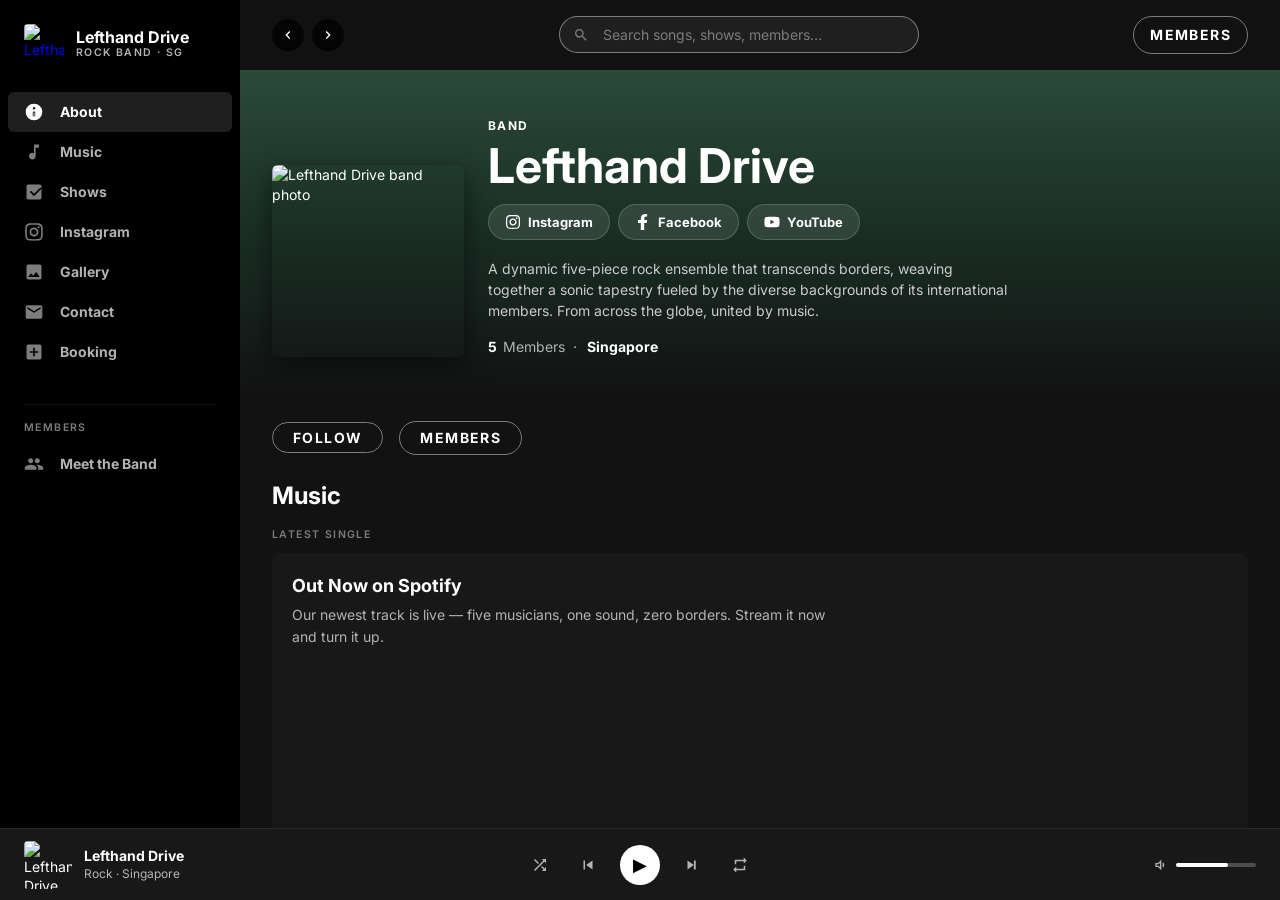
==== commit ebc31522: "Add Booking link to sidebar navigation Co-Authored-By: Claude Opus 4.6 <noreply@anthropic.com>" ====
--- a/index.html
+++ b/index.html
@@ -950,6 +950,12 @@
             Contact
           </a>
         </li>
+        <li>
+          <a href="booking.html" aria-label="Booking">
+            <svg width="20" height="20" viewBox="0 0 24 24" fill="currentColor"><path d="M19 3H5a2 2 0 0 0-2 2v14a2 2 0 0 0 2 2h14a2 2 0 0 0 2-2V5a2 2 0 0 0-2-2zm-2 10h-4v4h-2v-4H7v-2h4V7h2v4h4v2z"/></svg>
+            Booking
+          </a>
+        </li>
       </ul>
     </nav>
 
@@ -1226,7 +1232,7 @@
         </div>
 
         <div style="margin-top: 28px;">
-          <a href="booking.html" class="btn-follow" style="display:inline-flex; align-items:center; gap:10px; padding:12px 32px; font-size:15px;">
+          <a href="booking.html" style="display:inline-flex; align-items:center; gap:10px; padding:14px 36px; font-size:15px; font-weight:700; font-family:var(--font); background:var(--green); color:#000; border-radius:9999px; text-decoration:none; transition:transform 0.1s, filter 0.15s;" onmouseover="this.style.filter='brightness(1.07)';this.style.transform='scale(1.03)'" onmouseout="this.style.filter='';this.style.transform=''">
             <svg xmlns="http://www.w3.org/2000/svg" width="20" height="20" viewBox="0 0 24 24" fill="currentColor" aria-hidden="true"><path d="M19 3H5a2 2 0 0 0-2 2v14a2 2 0 0 0 2 2h14a2 2 0 0 0 2-2V5a2 2 0 0 0-2-2zm-2 10h-4v4h-2v-4H7v-2h4V7h2v4h4v2z"/></svg>
             Booking
           </a>
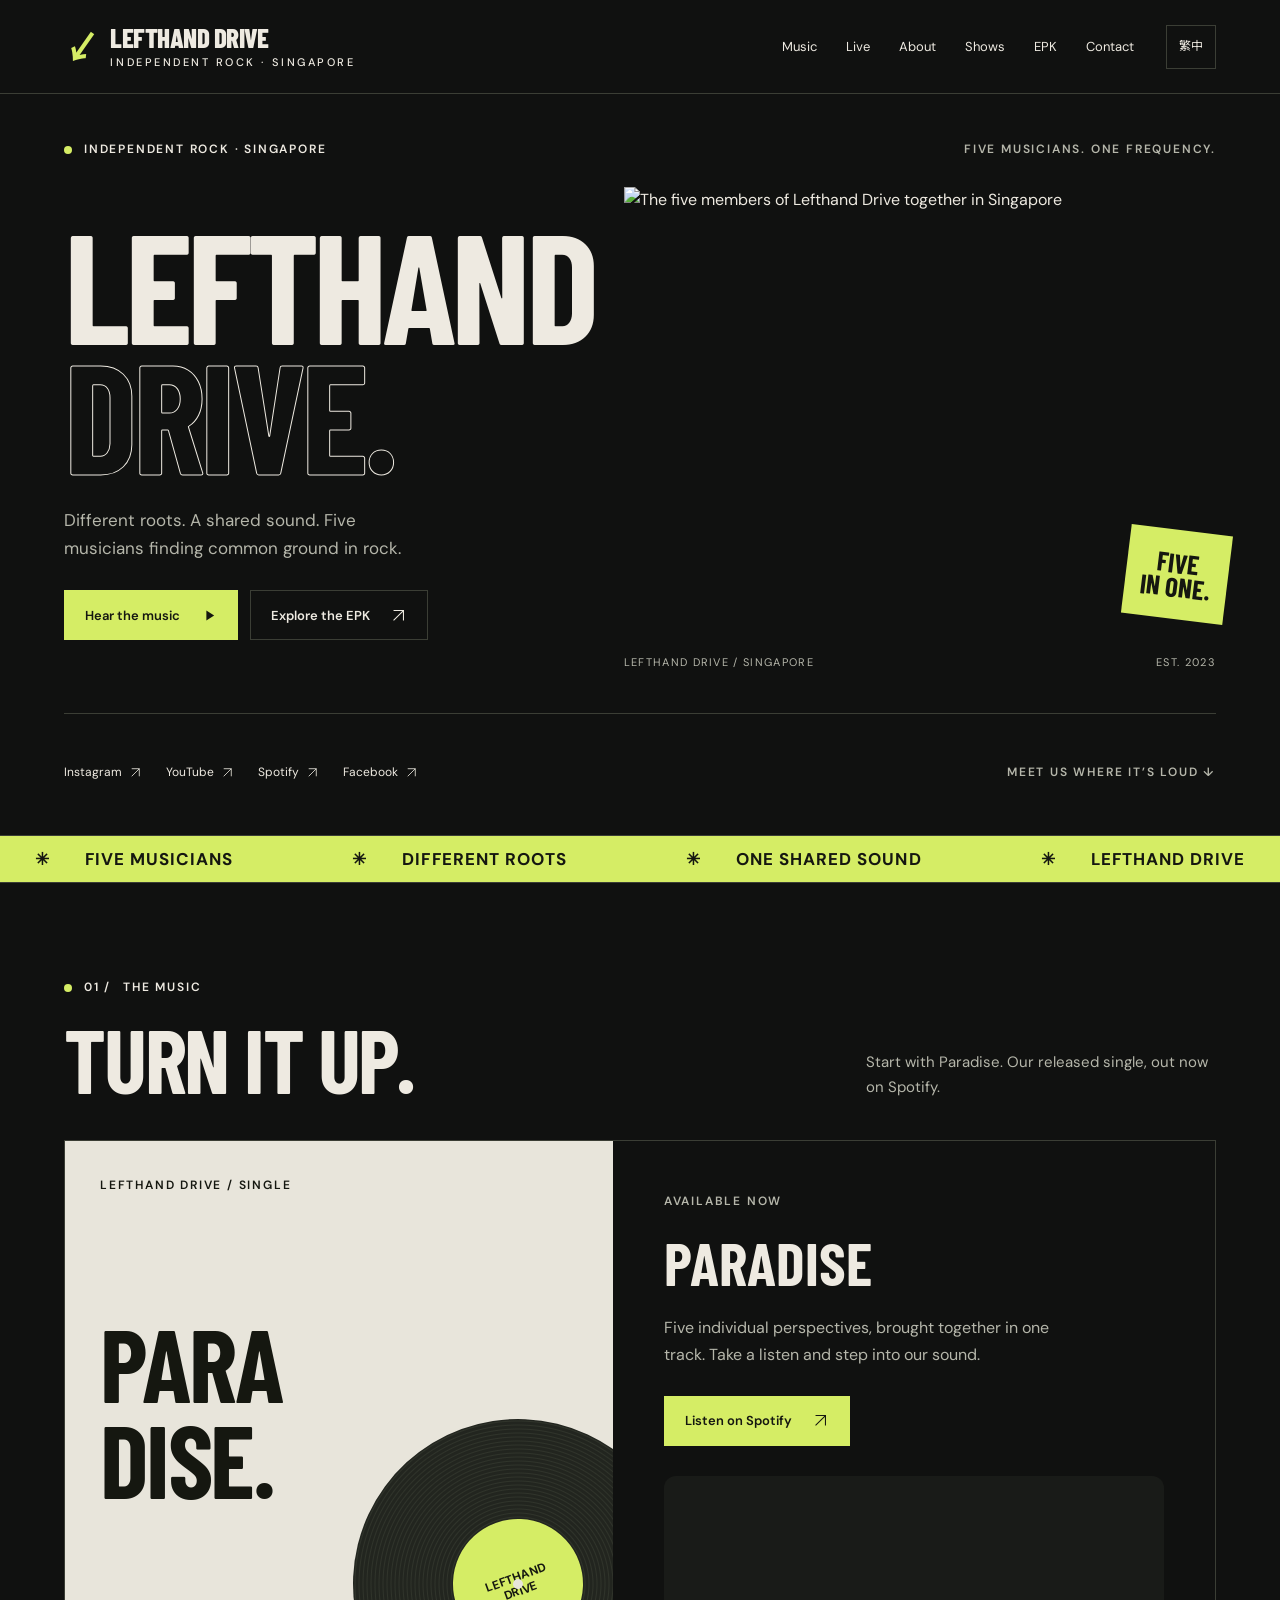
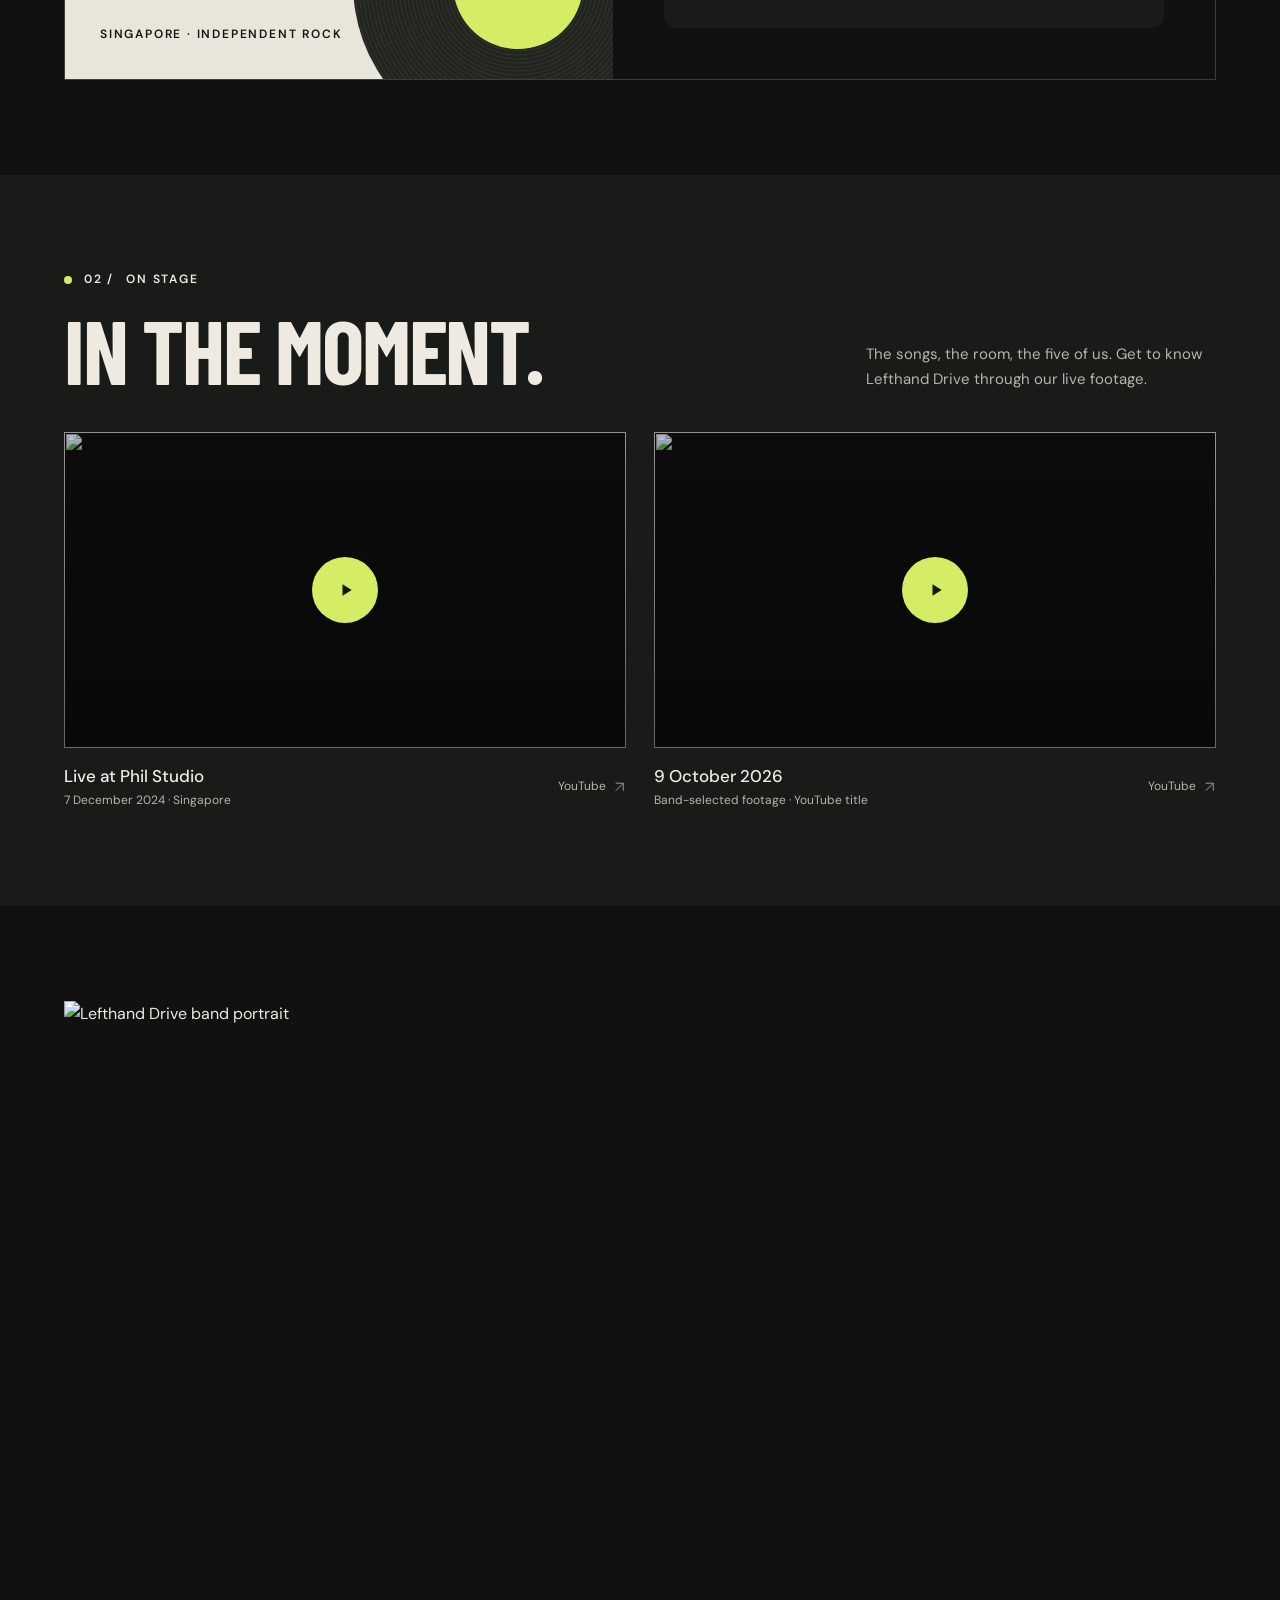
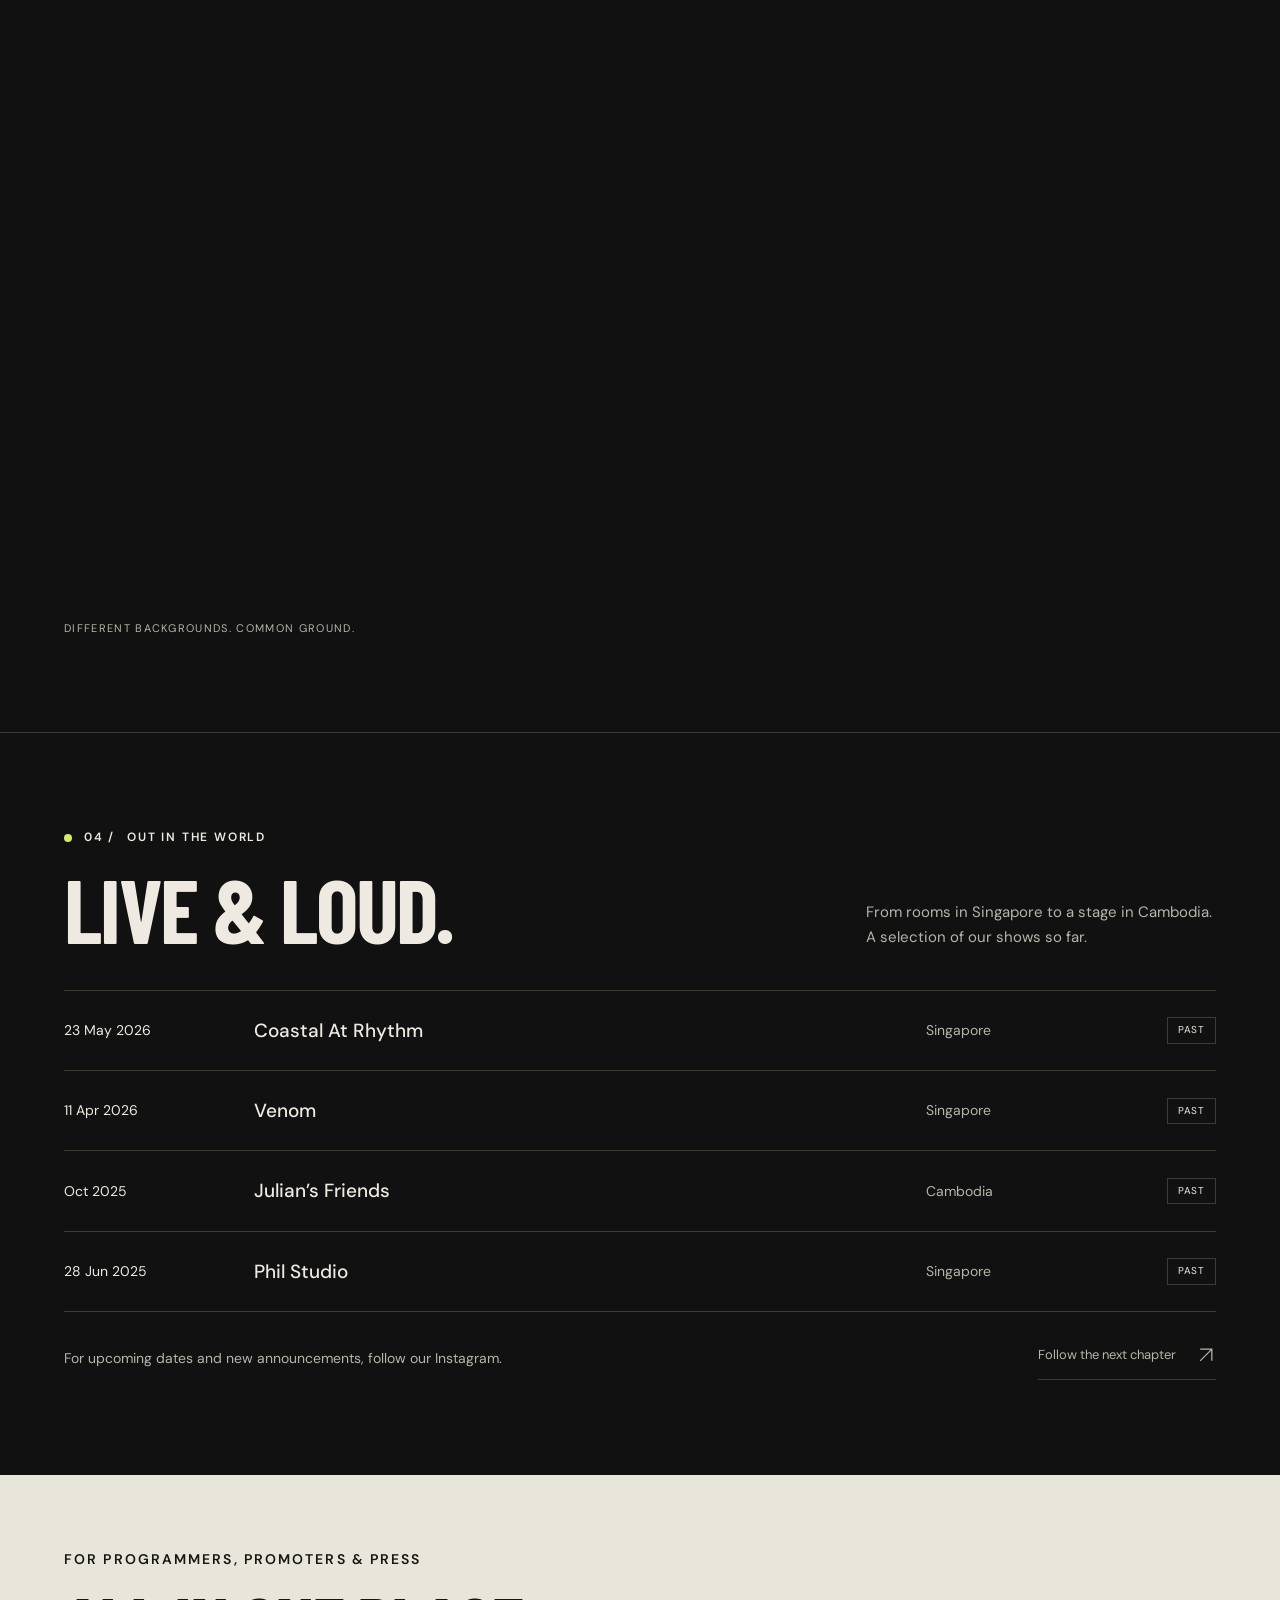
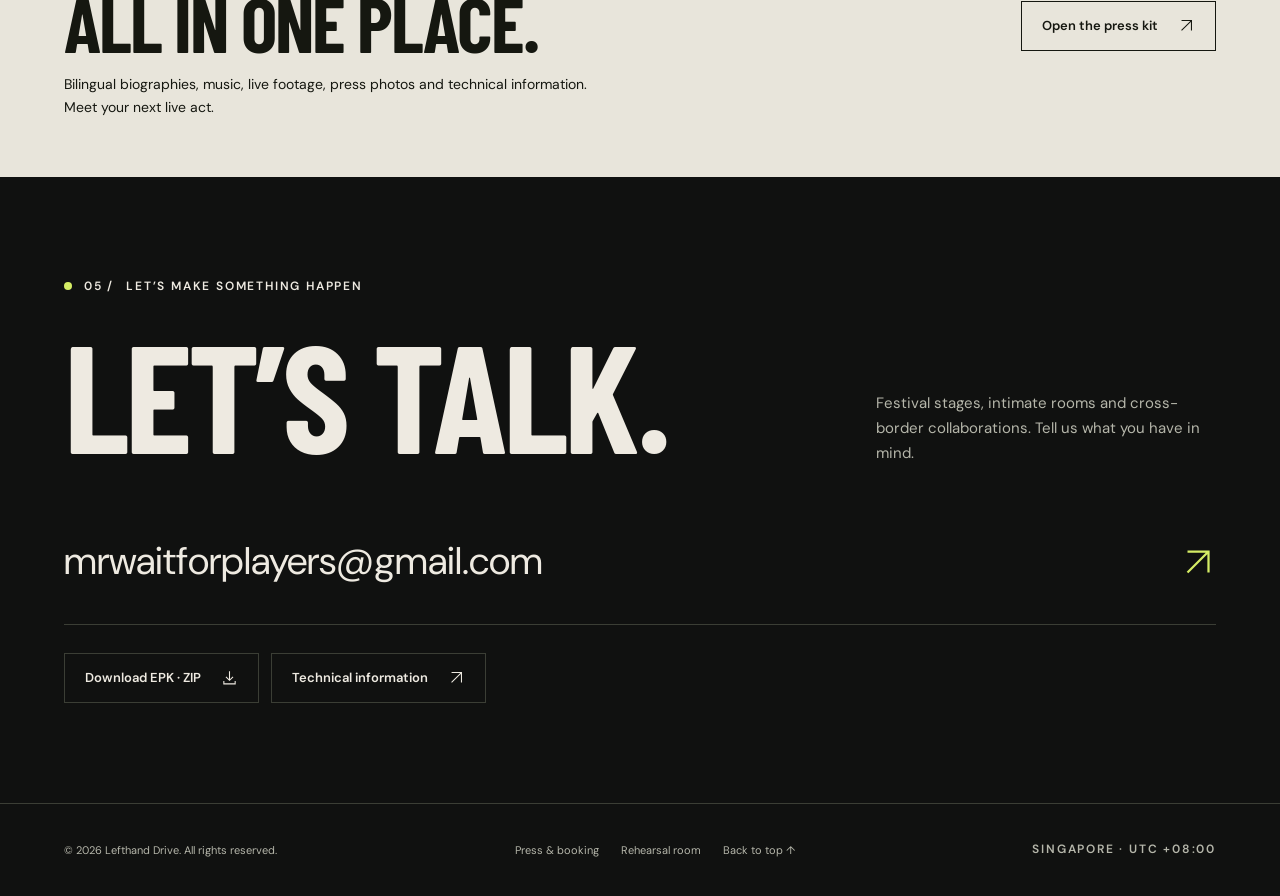
==== commit c5cdc3c3: "Redesign band website and add bilingual international EPK" ====
--- a/index.html
+++ b/index.html
@@ -1,1370 +1,29 @@
-<!DOCTYPE html>
-<html lang="en">
-<head>
-  <meta charset="UTF-8">
-  <meta name="viewport" content="width=device-width, initial-scale=1.0">
-  <title>Lefthand Drive</title>
-  <link rel="preconnect" href="https://fonts.googleapis.com">
-  <link rel="preconnect" href="https://fonts.gstatic.com" crossorigin>
-  <link href="https://fonts.googleapis.com/css2?family=Inter:wght@400;600;700&display=swap" rel="stylesheet">
-  <style>
-    :root {
-      --bg:           #121212;
-      --surface:      #181818;
-      --mid:          #1f1f1f;
-      --card:         #252525;
-      --card-alt:     #272727;
-      --green:        #1ed760;
-      --green-border: #1db954;
-      --white:        #ffffff;
-      --silver:       #b3b3b3;
-      --near-white:   #cbcbcb;
-      --muted:        #7c7c7c;
-      --neg:          #f3727f;
-      --warn:         #ffa42b;
-      --info:         #539df5;
-      --border:       #4d4d4d;
-      --light-border: #7c7c7c;
-      --shadow-heavy: rgba(0,0,0,0.5) 0px 8px 24px;
-      --shadow-med:   rgba(0,0,0,0.3) 0px 8px 8px;
-      --font: 'Inter', 'Helvetica Neue', helvetica, arial, sans-serif;
-      --sidebar-w: 240px;
-      --nowplay-h: 72px;
-    }
-
-    *, *::before, *::after { box-sizing: border-box; margin: 0; padding: 0; }
-
-    body {
-      font-family: var(--font);
-      background: var(--bg);
-      color: var(--white);
-      font-size: 14px;
-      font-weight: 400;
-      line-height: 1.4;
-      -webkit-font-smoothing: antialiased;
-      overflow-x: hidden;
-    }
-
-    /* ── APP SHELL ─────────────────────────────── */
-    .app {
-      display: grid;
-      grid-template-columns: var(--sidebar-w) 1fr;
-      grid-template-rows: 1fr var(--nowplay-h);
-      grid-template-areas:
-        "sidebar main"
-        "nowplay nowplay";
-      height: 100vh;
-    }
-
-    /* ── SIDEBAR ───────────────────────────────── */
-    .sidebar {
-      grid-area: sidebar;
-      background: #000;
-      display: flex;
-      flex-direction: column;
-      padding: 24px 0 0;
-      overflow-y: auto;
-      overflow-x: hidden;
-    }
-
-    .sidebar-logo {
-      display: flex;
-      align-items: center;
-      gap: 12px;
-      padding: 0 24px 28px;
-      text-decoration: none;
-    }
-
-    .sidebar-logo svg { flex-shrink: 0; }
-
-    .sidebar-logo-text {
-      font-size: 16px;
-      font-weight: 700;
-      color: var(--white);
-      line-height: 1.2;
-    }
-
-    .sidebar-logo-text span {
-      display: block;
-      font-size: 10.5px;
-      font-weight: 600;
-      color: var(--silver);
-      text-transform: uppercase;
-      letter-spacing: 1.4px;
-    }
-
-    .sidebar-nav { list-style: none; padding: 0 8px; margin-bottom: 24px; }
-
-    .sidebar-nav li a {
-      display: flex;
-      align-items: center;
-      gap: 16px;
-      padding: 10px 16px;
-      border-radius: 6px;
-      font-size: 14px;
-      font-weight: 700;
-      color: var(--silver);
-      text-decoration: none;
-      transition: color 0.15s, background 0.15s;
-    }
-
-    .sidebar-nav li a:hover,
-    .sidebar-nav li a.active {
-      color: var(--white);
-    }
-
-    .sidebar-nav li a.active { background: var(--mid); }
-
-    .sidebar-nav li a svg { flex-shrink: 0; opacity: 0.7; }
-    .sidebar-nav li a.active svg,
-    .sidebar-nav li a:hover svg { opacity: 1; }
-
-    .sidebar-divider {
-      border: none;
-      border-top: 1px solid rgba(255,255,255,0.08);
-      margin: 8px 24px 16px;
-    }
-
-    .sidebar-section-label {
-      padding: 0 24px 8px;
-      font-size: 10.5px;
-      font-weight: 600;
-      color: var(--muted);
-      text-transform: uppercase;
-      letter-spacing: 1.4px;
-    }
-
-    /* ── MAIN ──────────────────────────────────── */
-    .main {
-      grid-area: main;
-      overflow-y: auto;
-      background: var(--bg);
-      scroll-behavior: smooth;
-    }
-
-    /* ── TOPBAR ────────────────────────────────── */
-    .topbar {
-      position: sticky;
-      top: 0;
-      z-index: 50;
-      display: flex;
-      align-items: center;
-      justify-content: space-between;
-      padding: 16px 32px;
-      background: rgba(18,18,18,0.92);
-      backdrop-filter: blur(12px);
-      -webkit-backdrop-filter: blur(12px);
-      gap: 16px;
-    }
-
-    .topbar-nav-btns { display: flex; gap: 8px; }
-
-    .btn-circle-nav {
-      display: inline-flex;
-      align-items: center;
-      justify-content: center;
-      width: 32px;
-      height: 32px;
-      border-radius: 50%;
-      background: rgba(0,0,0,0.7);
-      border: none;
-      cursor: pointer;
-      color: var(--white);
-    }
-
-    .topbar-search {
-      flex: 1;
-      max-width: 360px;
-      position: relative;
-    }
-
-    .topbar-search svg {
-      position: absolute;
-      left: 14px;
-      top: 50%;
-      transform: translateY(-50%);
-      color: var(--muted);
-      pointer-events: none;
-    }
-
-    .search-input {
-      width: 100%;
-      background: var(--mid);
-      color: var(--white);
-      border: none;
-      padding: 10px 16px 10px 44px;
-      border-radius: 500px;
-      font-family: var(--font);
-      font-size: 14px;
-      outline: none;
-      box-shadow: rgb(18,18,18) 0px 1px 0px, rgb(124,124,124) 0px 0px 0px 1px inset;
-      transition: box-shadow 0.15s;
-    }
-
-    .search-input:focus { box-shadow: 0 0 0 2px var(--white); }
-    .search-input::placeholder { color: var(--muted); }
-
-    .topbar-actions { display: flex; gap: 8px; align-items: center; }
-
-    .btn-pill-sm {
-      display: inline-flex;
-      align-items: center;
-      padding: 8px 16px;
-      border-radius: 9999px;
-      font-size: 14px;
-      font-weight: 700;
-      text-decoration: none;
-      border: none;
-      cursor: pointer;
-      transition: transform 0.1s, filter 0.1s;
-      white-space: nowrap;
-    }
-
-    .btn-pill-sm:active { transform: scale(0.96); }
-
-    .btn-outline-sm {
-      background: transparent;
-      color: var(--white);
-      border: 1px solid var(--light-border);
-      text-transform: uppercase;
-      letter-spacing: 1.4px;
-    }
-
-    .btn-outline-sm:hover { border-color: var(--white); }
-
-    /* ── HERO ──────────────────────────────────── */
-    .hero {
-      position: relative;
-      padding: 48px 32px 40px;
-      background: linear-gradient(180deg, #2a4a3a 0%, #1a2e25 50%, var(--bg) 100%);
-      display: flex;
-      align-items: flex-end;
-      gap: 24px;
-      min-height: 300px;
-    }
-
-    .hero-art {
-      width: 192px;
-      height: 192px;
-      border-radius: 6px;
-      object-fit: cover;
-      flex-shrink: 0;
-      box-shadow: var(--shadow-heavy);
-    }
-
-    .hero-meta { flex: 1; }
-
-    .hero-type {
-      font-size: 12px;
-      font-weight: 700;
-      text-transform: uppercase;
-      letter-spacing: 1.4px;
-      margin-bottom: 8px;
-      color: var(--white);
-    }
-
-    .hero-title {
-      font-size: 48px;
-      font-weight: 700;
-      line-height: 1;
-      margin-bottom: 12px;
-      color: var(--white);
-    }
-
-    .hero-desc {
-      font-size: 14px;
-      color: var(--near-white);
-      margin-bottom: 16px;
-      max-width: 520px;
-      line-height: 1.5;
-    }
-
-    .hero-stats {
-      font-size: 14px;
-      color: var(--silver);
-      display: flex;
-      gap: 6px;
-      align-items: center;
-    }
-
-    .hero-stats span { color: var(--white); font-weight: 700; }
-
-    /* ── CONTENT AREA ──────────────────────────── */
-    .content { padding: 0 32px 48px; }
-
-    .content-actions {
-      display: flex;
-      align-items: center;
-      gap: 16px;
-      padding: 24px 0;
-    }
-
-    .btn-play-lg {
-      display: inline-flex;
-      align-items: center;
-      justify-content: center;
-      width: 56px;
-      height: 56px;
-      border-radius: 50%;
-      background: var(--green);
-      color: #000;
-      border: none;
-      cursor: pointer;
-      font-size: 22px;
-      box-shadow: var(--shadow-med);
-      transition: transform 0.1s, filter 0.1s;
-    }
-
-    .btn-play-lg:hover { transform: scale(1.06); filter: brightness(1.07); }
-    .btn-play-lg:active { transform: scale(0.96); }
-
-    .btn-follow {
-      display: inline-flex;
-      align-items: center;
-      padding: 6px 20px;
-      border-radius: 9999px;
-      background: transparent;
-      color: var(--white);
-      border: 1px solid var(--light-border);
-      font-family: var(--font);
-      font-size: 14px;
-      font-weight: 700;
-      cursor: pointer;
-      text-transform: uppercase;
-      letter-spacing: 1.4px;
-      transition: border-color 0.15s, transform 0.1s;
-    }
-
-    .btn-follow:hover { border-color: var(--white); }
-    .btn-follow:active { transform: scale(0.96); }
-
-    /* ── SECTION BLOCKS ────────────────────────── */
-    .block { margin-bottom: 40px; }
-
-    .block-header {
-      display: flex;
-      align-items: baseline;
-      justify-content: space-between;
-      margin-bottom: 16px;
-    }
-
-    .block-title {
-      font-size: 24px;
-      font-weight: 700;
-      color: var(--white);
-    }
-
-    .block-link {
-      font-size: 12px;
-      font-weight: 700;
-      color: var(--silver);
-      text-decoration: none;
-      text-transform: uppercase;
-      letter-spacing: 1px;
-      transition: color 0.15s;
-    }
-
-    .block-link:hover { color: var(--white); text-decoration: underline; }
-
-    /* ── CARDS GRID ────────────────────────────── */
-    .cards-grid {
-      display: grid;
-      grid-template-columns: repeat(auto-fill, minmax(180px, 1fr));
-      gap: 16px;
-    }
-
-    .card {
-      background: var(--surface);
-      border-radius: 8px;
-      padding: 16px;
-      cursor: pointer;
-      transition: background 0.2s;
-      text-decoration: none;
-      color: inherit;
-      display: block;
-    }
-
-    .card:hover { background: var(--card); }
-
-    .card-art {
-      width: 100%;
-      aspect-ratio: 1;
-      border-radius: 6px;
-      object-fit: cover;
-      margin-bottom: 12px;
-      box-shadow: var(--shadow-med);
-    }
-
-    .card-art-placeholder {
-      width: 100%;
-      aspect-ratio: 1;
-      border-radius: 6px;
-      margin-bottom: 12px;
-      display: flex;
-      align-items: center;
-      justify-content: center;
-      font-size: 40px;
-      box-shadow: var(--shadow-med);
-    }
-
-    .card-title {
-      font-size: 16px;
-      font-weight: 700;
-      margin-bottom: 4px;
-      white-space: nowrap;
-      overflow: hidden;
-      text-overflow: ellipsis;
-    }
-
-    .card-sub {
-      font-size: 12px;
-      color: var(--silver);
-      line-height: 1.4;
-    }
-
-    /* ── TRACK LIST ────────────────────────────── */
-    .track-list { width: 100%; border-collapse: collapse; }
-
-    .track-list thead tr {
-      border-bottom: 1px solid rgba(255,255,255,0.08);
-    }
-
-    .track-list th {
-      font-size: 12px;
-      font-weight: 400;
-      color: var(--muted);
-      text-transform: uppercase;
-      letter-spacing: 1px;
-      padding: 6px 16px 10px;
-      text-align: left;
-    }
-
-    .track-list th:last-child { text-align: right; }
-
-    .track-list tbody tr {
-      border-radius: 6px;
-      transition: background 0.15s;
-    }
-
-    .track-list tbody tr:hover { background: rgba(255,255,255,0.06); }
-
-    .track-list td {
-      padding: 10px 16px;
-      font-size: 14px;
-      vertical-align: middle;
-    }
-
-    .track-num {
-      font-size: 16px;
-      color: var(--silver);
-      width: 40px;
-      text-align: center;
-    }
-
-    .track-title { font-weight: 400; }
-    .track-title strong { font-weight: 700; display: block; margin-bottom: 2px; }
-    .track-meta { font-size: 12px; color: var(--silver); }
-    .track-duration { color: var(--silver); text-align: right; white-space: nowrap; }
-
-    /* ── SHOWS TABLE ───────────────────────────── */
-    .shows-list { display: flex; flex-direction: column; gap: 2px; }
-
-    .show-item {
-      display: grid;
-      grid-template-columns: 120px 1fr auto auto;
-      align-items: center;
-      gap: 24px;
-      padding: 14px 16px;
-      border-radius: 6px;
-      transition: background 0.15s;
-    }
-
-    .show-item:hover { background: rgba(255,255,255,0.06); }
-
-    .show-date {
-      font-size: 14px;
-      font-weight: 700;
-      color: var(--silver);
-    }
-
-    .show-venue { font-size: 14px; font-weight: 700; }
-
-    .show-location { font-size: 12px; color: var(--silver); margin-top: 2px; }
-
-    .show-promo {
-      display: none;
-      width: 80px;
-      height: 80px;
-      border-radius: 6px;
-      overflow: hidden;
-      flex-shrink: 0;
-    }
-    .show-promo:has(img) { display: block; }
-    .show-promo img { width: 100%; height: 100%; object-fit: cover; border-radius: 6px; }
-
-    .show-badge {
-      font-size: 10.5px;
-      font-weight: 600;
-      text-transform: capitalize;
-      padding: 4px 12px;
-      border-radius: 9999px;
-      background: transparent;
-      border: 1px solid var(--light-border);
-      color: var(--white);
-    }
-
-    /* ── GALLERY CAROUSEL ──────────────────────── */
-    .gallery-scroll {
-      display: flex;
-      gap: 12px;
-      overflow-x: auto;
-      padding-bottom: 12px;
-      scroll-behavior: smooth;
-      scrollbar-width: none;
-    }
-
-    .gallery-scroll::-webkit-scrollbar { display: none; }
-
-    .gallery-img {
-      height: 200px;
-      width: auto;
-      border-radius: 6px;
-      object-fit: cover;
-      flex-shrink: 0;
-      cursor: zoom-in;
-      transition: filter 0.15s;
-    }
-
-    .gallery-img:hover { filter: brightness(1.1); }
-
-    /* ── CONTACT ───────────────────────────────── */
-    .contact-grid {
-      display: flex;
-      gap: 16px;
-      flex-wrap: wrap;
-      align-items: center;
-    }
-
-    .social-btn {
-      display: inline-flex;
-      align-items: center;
-      gap: 10px;
-      padding: 10px 20px;
-      border-radius: 9999px;
-      background: var(--mid);
-      color: var(--white);
-      text-decoration: none;
-      font-size: 14px;
-      font-weight: 700;
-      transition: background 0.15s, transform 0.1s;
-    }
-
-    .social-btn:hover { background: var(--card); }
-    .social-btn:active { transform: scale(0.96); }
-
-    /* ── NOW PLAYING BAR ───────────────────────── */
-    .nowplay {
-      grid-area: nowplay;
-      background: #181818;
-      border-top: 1px solid rgba(255,255,255,0.08);
-      display: grid;
-      grid-template-columns: 1fr auto 1fr;
-      align-items: center;
-      padding: 0 24px;
-      gap: 16px;
-    }
-
-    .nowplay-left {
-      display: flex;
-      align-items: center;
-      gap: 12px;
-      min-width: 0;
-    }
-
-    .nowplay-art {
-      width: 48px;
-      height: 48px;
-      border-radius: 4px;
-      object-fit: cover;
-      flex-shrink: 0;
-    }
-
-    .nowplay-info { min-width: 0; }
-
-    .nowplay-title {
-      font-size: 14px;
-      font-weight: 700;
-      white-space: nowrap;
-      overflow: hidden;
-      text-overflow: ellipsis;
-    }
-
-    .nowplay-sub {
-      font-size: 12px;
-      color: var(--silver);
-      white-space: nowrap;
-      overflow: hidden;
-      text-overflow: ellipsis;
-    }
-
-    .nowplay-center { display: flex; align-items: center; justify-content: center; gap: 16px; }
-
-    .btn-play-sm {
-      display: inline-flex;
-      align-items: center;
-      justify-content: center;
-      width: 40px;
-      height: 40px;
-      border-radius: 50%;
-      background: var(--white);
-      color: #000;
-      border: none;
-      cursor: pointer;
-      font-size: 18px;
-      transition: transform 0.1s;
-    }
-
-    .btn-play-sm:hover { transform: scale(1.06); }
-
-    .btn-ctrl {
-      display: inline-flex;
-      align-items: center;
-      justify-content: center;
-      width: 32px;
-      height: 32px;
-      background: none;
-      border: none;
-      cursor: pointer;
-      color: var(--silver);
-      border-radius: 50%;
-      transition: color 0.15s;
-    }
-
-    .btn-ctrl:hover { color: var(--white); }
-
-    .nowplay-right {
-      display: flex;
-      align-items: center;
-      justify-content: flex-end;
-      gap: 8px;
-    }
-
-    .volume-bar {
-      width: 80px;
-      height: 4px;
-      background: var(--border);
-      border-radius: 9999px;
-      position: relative;
-      cursor: pointer;
-    }
-
-    .volume-fill {
-      height: 100%;
-      width: 65%;
-      background: var(--white);
-      border-radius: 9999px;
-      transition: background 0.15s;
-    }
-
-    .volume-bar:hover .volume-fill { background: var(--green); }
-
-    /* ── MOBILE NAV (bottom) ───────────────────── */
-    .mobile-nav {
-      display: none;
-      position: fixed;
-      bottom: 0;
-      left: 0;
-      right: 0;
-      background: #181818;
-      border-top: 1px solid rgba(255,255,255,0.08);
-      z-index: 200;
-      padding: 8px 0 env(safe-area-inset-bottom, 0px);
-    }
-
-    .mobile-nav ul {
-      list-style: none;
-      display: flex;
-      justify-content: space-around;
-    }
-
-    .mobile-nav ul li a {
-      display: flex;
-      flex-direction: column;
-      align-items: center;
-      gap: 4px;
-      font-size: 10px;
-      font-weight: 700;
-      color: var(--silver);
-      text-decoration: none;
-      padding: 6px 8px;
-      min-width: 44px;
-      text-align: center;
-      text-transform: uppercase;
-      letter-spacing: 0.5px;
-    }
-
-    .mobile-nav ul li a.active { color: var(--white); }
-
-    /* ── LIGHTBOX ──────────────────────────────── */
-    .lightbox {
-      display: none;
-      position: fixed;
-      inset: 0;
-      background: rgba(0,0,0,0.85);
-      z-index: 9999;
-      align-items: center;
-      justify-content: center;
-      cursor: zoom-out;
-    }
-
-    .lightbox.open { display: flex; }
-
-    .lightbox img {
-      max-width: 90%;
-      max-height: 90%;
-      border-radius: 8px;
-      box-shadow: var(--shadow-heavy);
-    }
-
-    /* ── DIVIDERS ──────────────────────────────── */
-    .section-divider {
-      border: none;
-      border-top: 1px solid rgba(255,255,255,0.06);
-      margin: 0 32px;
-    }
-
-    /* ── EMBED ─────────────────────────────────── */
-    .video-embed {
-      width: 100%;
-      aspect-ratio: 16/9;
-      border-radius: 8px;
-      overflow: hidden;
-      background: var(--mid);
-    }
-
-    .video-embed iframe {
-      width: 100%;
-      height: 100%;
-      border: none;
-      display: block;
-    }
-
-    .calendar-embed {
-      width: 100%;
-      height: 480px;
-      border-radius: 8px;
-      overflow: hidden;
-      background: var(--mid);
-    }
-
-    .calendar-embed iframe {
-      width: 100%;
-      height: 100%;
-      border: none;
-      display: block;
-    }
-
-    /* ── HERO SOCIAL BUTTONS ───────────────────── */
-    .hero-socials {
-      display: flex;
-      gap: 8px;
-      flex-wrap: wrap;
-      margin: 14px 0 18px;
-    }
-
-    .hero-social-btn {
-      display: inline-flex;
-      align-items: center;
-      gap: 7px;
-      padding: 7px 16px;
-      border-radius: 9999px;
-      font-size: 13px;
-      font-weight: 700;
-      text-decoration: none;
-      color: var(--white);
-      background: rgba(255,255,255,0.1);
-      border: 1px solid rgba(255,255,255,0.18);
-      backdrop-filter: blur(6px);
-      -webkit-backdrop-filter: blur(6px);
-      transition: background 0.15s, border-color 0.15s, transform 0.1s;
-      min-height: 36px;
-    }
-
-    .hero-social-btn:hover {
-      background: rgba(255,255,255,0.2);
-      border-color: rgba(255,255,255,0.4);
-    }
-
-    .hero-social-btn:active { transform: scale(0.95); }
-
-    /* ── RESPONSIVE ────────────────────────────── */
-
-    /* Tablet & below — hide sidebar, show bottom nav */
-    @media (max-width: 896px) {
-      .app {
-        display: block;
-        height: auto;
-        min-height: 100dvh;
-      }
-
-      .sidebar  { display: none; }
-      .nowplay  { display: none; }
-
-      .main {
-        overflow-y: unset;
-        padding-bottom: 80px; /* clear bottom nav */
-      }
-
-      .mobile-nav { display: block; }
-
-      /* topbar */
-      .topbar { padding: 10px 16px; gap: 10px; }
-      .topbar-nav-btns { display: none; }
-      .topbar-search { max-width: none; flex: 1; min-width: 0; }
-      .topbar-actions { display: none; } /* covered by bottom nav */
-
-      /* hero — stack vertically */
-      .hero {
-        flex-direction: column;
-        align-items: flex-start;
-        padding: 28px 16px 24px;
-        min-height: auto;
-        gap: 16px;
-      }
-      .hero-art   { width: 130px; height: 130px; }
-      .hero-title { font-size: 30px; }
-      .hero-desc  { font-size: 13px; }
-
-      /* content */
-      .content { padding: 0 16px 48px; }
-
-      .content-actions { flex-wrap: wrap; gap: 10px; padding: 16px 0; }
-
-      /* section dividers */
-      .section-divider { margin: 0; }
-
-      /* cards */
-      .cards-grid { grid-template-columns: repeat(auto-fill, minmax(140px, 1fr)); gap: 10px; }
-
-      /* shows */
-      .show-item { grid-template-columns: 1fr auto auto; gap: 12px; padding: 12px 8px; }
-      .show-date { display: none; }
-      .show-promo { width: 56px; height: 56px; }
-
-      /* gallery */
-      .gallery-img { height: 160px; }
-
-      /* calendar */
-      .calendar-embed { height: 380px; }
-
-      /* block titles */
-      .block-title { font-size: 20px; }
-      .block { margin-bottom: 32px; }
-    }
-
-    /* Small phones ≤ 480px */
-    @media (max-width: 480px) {
-      .hero-art   { width: 110px; height: 110px; }
-      .hero-title { font-size: 26px; }
-      .hero-desc  { display: none; } /* save space on tiny screens */
-
-      .cards-grid { grid-template-columns: repeat(2, 1fr); gap: 8px; }
-
-      .card { padding: 12px; }
-      .card-title { font-size: 14px; }
-
-      .gallery-img { height: 130px; }
-
-      .search-input { font-size: 16px; } /* prevent iOS auto-zoom */
-
-      .social-btn { padding: 10px 14px; font-size: 13px; }
-
-      /* ensure all tap targets ≥ 44px */
-      .btn-follow,
-      .social-btn,
-      .show-badge { min-height: 44px; display: inline-flex; align-items: center; }
-
-      .mobile-nav ul li a { min-height: 44px; justify-content: center; }
-    }
-
-    /* Very small (320px) */
-    @media (max-width: 360px) {
-      .hero-title { font-size: 22px; }
-      .topbar { padding: 10px 12px; }
-      .content { padding: 0 12px 48px; }
-    }
-
-    /* ── SCROLL ANCHOR OFFSET ──────────────────── */
-    [id] { scroll-margin-top: 72px; }
-  </style>
-</head>
-<body>
-
-<div class="app">
-
-  <!-- ── SIDEBAR ─────────────────────────────── -->
-  <aside class="sidebar" role="navigation" aria-label="Main navigation">
-    <a class="sidebar-logo" href="#">
-      <img src="lefthanddrive.svg" alt="Lefthand Drive" width="40" height="40" style="border-radius:4px;">
-      <div class="sidebar-logo-text">
-        Lefthand Drive
-        <span>Rock Band · SG</span>
-      </div>
-    </a>
-
-    <nav>
-      <ul class="sidebar-nav">
-        <li>
-          <a href="#about" class="active" aria-label="About">
-            <svg width="20" height="20" viewBox="0 0 24 24" fill="currentColor"><path d="M12 2a10 10 0 1 0 0 20A10 10 0 0 0 12 2zm0 4a1.5 1.5 0 1 1 0 3 1.5 1.5 0 0 1 0-3zm0 5.5c.83 0 1.5.67 1.5 1.5v4a.5.5 0 0 1-1 0v-4a.5.5 0 0 0-1 0v4a.5.5 0 0 1-1 0v-4c0-.83.67-1.5 1.5-1.5z"/></svg>
-            About
-          </a>
-        </li>
-        <li>
-          <a href="#music" aria-label="Music">
-            <svg width="20" height="20" viewBox="0 0 24 24" fill="currentColor"><path d="M12 3v10.55A4 4 0 1 0 14 17V7h4V3h-6z"/></svg>
-            Music
-          </a>
-        </li>
-        <li>
-          <a href="#shows" aria-label="Shows">
-            <svg width="20" height="20" viewBox="0 0 24 24" fill="currentColor"><path d="M19 3H5a2 2 0 0 0-2 2v14a2 2 0 0 0 2 2h14a2 2 0 0 0 2-2V5a2 2 0 0 0-2-2zm-7 14l-5-5 1.41-1.41L12 14.17l7.59-7.59L21 8l-9 9z"/></svg>
-            Shows
-          </a>
-        </li>
-        <li>
-          <a href="#instagram" aria-label="Instagram">
-            <svg width="20" height="20" viewBox="0 0 448 512" fill="currentColor"><path d="M224.1 141c-63.6 0-114.9 51.3-114.9 114.9S160.5 370.8 224.1 370.8 339 319.5 339 255.9 287.7 141 224.1 141zm0 186.6c-39.6 0-71.7-32.1-71.7-71.7s32.1-71.7 71.7-71.7 71.7 32.1 71.7 71.7-32.1 71.7-71.7 71.7zm146.4-194.3c0 14.9-12 26.8-26.8 26.8-14.9 0-26.8-12-26.8-26.8s12-26.8 26.8-26.8 26.8 12 26.8 26.8zm76.1 27.2c-1.7-35.9-9.9-67.7-36.2-93.9-26.2-26.2-58-34.4-93.9-36.2-37-2.1-147.9-2.1-184.9 0-35.8 1.7-67.6 9.9-93.9 36.1s-34.4 58-36.2 93.9c-2.1 37-2.1 147.9 0 184.9 1.7 35.9 9.9 67.7 36.2 93.9s58 34.4 93.9 36.2c37 2.1 147.9 2.1 184.9 0 35.9-1.7 67.7-9.9 93.9-36.2 26.2-26.2 34.4-58 36.2-93.9 2.1-37 2.1-147.8 0-184.8zM398.8 388c-7.8 19.6-22.9 34.7-42.6 42.6-29.5 11.7-99.5 9-132.1 9s-102.7 2.6-132.1-9c-19.6-7.8-34.7-22.9-42.6-42.6-11.7-29.5-9-99.5-9-132.1s-2.6-102.7 9-132.1c7.8-19.6 22.9-34.7 42.6-42.6 29.5-11.7 99.5-9 132.1-9s102.7-2.6 132.1 9c19.6 7.8 34.7 22.9 42.6 42.6 11.7 29.5 9 99.5 9 132.1s2.7 102.7-9 132.1z"/></svg>
-            Instagram
-          </a>
-        </li>
-        <li>
-          <a href="#gallery" aria-label="Gallery">
-            <svg width="20" height="20" viewBox="0 0 24 24" fill="currentColor"><path d="M21 19V5c0-1.1-.9-2-2-2H5c-1.1 0-2 .9-2 2v14c0 1.1.9 2 2 2h14c1.1 0 2-.9 2-2zM8.5 13.5l2.5 3.01L14.5 12l4.5 6H5l3.5-4.5z"/></svg>
-            Gallery
-          </a>
-        </li>
-        <li>
-          <a href="#contact" aria-label="Contact">
-            <svg width="20" height="20" viewBox="0 0 24 24" fill="currentColor"><path d="M20 4H4c-1.1 0-2 .9-2 2v12c0 1.1.9 2 2 2h16c1.1 0 2-.9 2-2V6c0-1.1-.9-2-2-2zm0 4-8 5-8-5V6l8 5 8-5v2z"/></svg>
-            Contact
-          </a>
-        </li>
-        <li>
-          <a href="booking.html" aria-label="Booking">
-            <svg width="20" height="20" viewBox="0 0 24 24" fill="currentColor"><path d="M19 3H5a2 2 0 0 0-2 2v14a2 2 0 0 0 2 2h14a2 2 0 0 0 2-2V5a2 2 0 0 0-2-2zm-2 10h-4v4h-2v-4H7v-2h4V7h2v4h4v2z"/></svg>
-            Booking
-          </a>
-        </li>
-      </ul>
-    </nav>
-
-    <hr class="sidebar-divider">
-    <div class="sidebar-section-label">Members</div>
-
-    <ul class="sidebar-nav">
-      <li>
-        <a href="band.html" target="_blank" aria-label="Meet the Band">
-          <svg width="20" height="20" viewBox="0 0 24 24" fill="currentColor"><path d="M16 11c1.66 0 2.99-1.34 2.99-3S17.66 5 16 5c-1.66 0-3 1.34-3 3s1.34 3 3 3zm-8 0c1.66 0 2.99-1.34 2.99-3S9.66 5 8 5C6.34 5 5 6.34 5 8s1.34 3 3 3zm0 2c-2.33 0-7 1.17-7 3.5V19h14v-2.5c0-2.33-4.67-3.5-7-3.5zm8 0c-.29 0-.62.02-.97.05 1.16.84 1.97 1.97 1.97 3.45V19h6v-2.5c0-2.33-4.67-3.5-7-3.5z"/></svg>
-          Meet the Band
-        </a>
-      </li>
-    </ul>
-  </aside>
-
-  <!-- ── MAIN CONTENT ──────────────────────────── -->
-  <main class="main" id="main-content">
-
-    <!-- Top Bar -->
-    <div class="topbar">
-      <div class="topbar-nav-btns" aria-hidden="true">
-        <button class="btn-circle-nav" aria-label="Back" onclick="history.back()">
-          <svg width="16" height="16" viewBox="0 0 24 24" fill="currentColor"><path d="M15.41 7.41L14 6l-6 6 6 6 1.41-1.41L10.83 12z"/></svg>
-        </button>
-        <button class="btn-circle-nav" aria-label="Forward" onclick="history.forward()">
-          <svg width="16" height="16" viewBox="0 0 24 24" fill="currentColor"><path d="M10 6L8.59 7.41 13.17 12l-4.58 4.59L10 18l6-6z"/></svg>
-        </button>
-      </div>
-
-      <div class="topbar-search" role="search">
-        <svg width="16" height="16" viewBox="0 0 24 24" fill="currentColor" aria-hidden="true">
-          <path d="M15.5 14h-.79l-.28-.27A6.47 6.47 0 0 0 16 9.5 6.5 6.5 0 1 0 9.5 16c1.61 0 3.09-.59 4.23-1.57l.27.28v.79l5 4.99L20.49 19l-4.99-5zm-6 0C7.01 14 5 11.99 5 9.5S7.01 5 9.5 5 14 7.01 14 9.5 11.99 14 9.5 14z"/>
-        </svg>
-        <input class="search-input" type="search" placeholder="Search songs, shows, members…" aria-label="Search">
-      </div>
-
-      <div class="topbar-actions">
-        <a href="band.html" target="_blank" class="btn-pill-sm btn-outline-sm" aria-label="Meet the band members">Members</a>
-      </div>
-    </div>
-
-    <!-- Hero -->
-    <section class="hero" id="about" aria-labelledby="hero-title">
-      <img src="images/group.jpg" alt="Lefthand Drive band photo" class="hero-art">
-      <div class="hero-meta">
-        <div class="hero-type">Band</div>
-        <h1 class="hero-title" id="hero-title">Lefthand Drive</h1>
-
-        <!-- Social buttons -->
-        <div class="hero-socials">
-          <a href="https://www.instagram.com/lefthanddrive_sg?igsh=eTY1NHY3NWtiNjg1" target="_blank" rel="noopener noreferrer" class="hero-social-btn" aria-label="Instagram">
-            <svg xmlns="http://www.w3.org/2000/svg" width="16" height="16" viewBox="0 0 448 512" fill="currentColor" aria-hidden="true"><path d="M224.1 141c-63.6 0-114.9 51.3-114.9 114.9S160.5 370.8 224.1 370.8 339 319.5 339 255.9 287.7 141 224.1 141zm0 186.6c-39.6 0-71.7-32.1-71.7-71.7s32.1-71.7 71.7-71.7 71.7 32.1 71.7 71.7-32.1 71.7-71.7 71.7zm146.4-194.3c0 14.9-12 26.8-26.8 26.8-14.9 0-26.8-12-26.8-26.8s12-26.8 26.8-26.8 26.8 12 26.8 26.8zm76.1 27.2c-1.7-35.9-9.9-67.7-36.2-93.9-26.2-26.2-58-34.4-93.9-36.2-37-2.1-147.9-2.1-184.9 0-35.8 1.7-67.6 9.9-93.9 36.1s-34.4 58-36.2 93.9c-2.1 37-2.1 147.9 0 184.9 1.7 35.9 9.9 67.7 36.2 93.9s58 34.4 93.9 36.2c37 2.1 147.9 2.1 184.9 0 35.9-1.7 67.7-9.9 93.9-36.2 26.2-26.2 34.4-58 36.2-93.9 2.1-37 2.1-147.8 0-184.8zM398.8 388c-7.8 19.6-22.9 34.7-42.6 42.6-29.5 11.7-99.5 9-132.1 9s-102.7 2.6-132.1-9c-19.6-7.8-34.7-22.9-42.6-42.6-11.7-29.5-9-99.5-9-132.1s-2.6-102.7 9-132.1c7.8-19.6 22.9-34.7 42.6-42.6 29.5-11.7 99.5-9 132.1-9s102.7-2.6 132.1 9c19.6 7.8 34.7 22.9 42.6 42.6 11.7 29.5 9 99.5 9 132.1s2.7 102.7-9 132.1z"/></svg>
-            Instagram
-          </a>
-          <a href="https://www.facebook.com/profile.php?id=61557159800203" target="_blank" rel="noopener noreferrer" class="hero-social-btn" aria-label="Facebook">
-            <svg xmlns="http://www.w3.org/2000/svg" width="16" height="16" viewBox="0 0 320 512" fill="currentColor" aria-hidden="true"><path d="M279.14 288l14.22-92.66h-88.91V127.42c0-25.35 12.42-50.06 52.24-50.06H293V6.26S259.43 0 225.36 0C141.09 0 89.53 54.42 89.53 153.11V195.3H0v92.66h89.53V512h107.74V288z"/></svg>
-            Facebook
-          </a>
-          <a href="https://www.youtube.com/@LefthandDrive_SG" target="_blank" rel="noopener noreferrer" class="hero-social-btn" aria-label="YouTube">
-            <svg xmlns="http://www.w3.org/2000/svg" width="16" height="16" viewBox="0 0 576 512" fill="currentColor" aria-hidden="true"><path d="M549.7 124.1c-6.3-24-25-42.7-49-49C456.5 64 288 64 288 64s-168.5 0-212.7 11.1c-24 6.3-42.7 25-49 49C16 168.3 16 256 16 256s0 87.7 10.3 131.9c6.3 24 25 42.7 49 49C119.5 448 288 448 288 448s168.5 0 212.7-11.1c24-6.3 42.7-25 49-49C560 343.7 560 256 560 256s0-87.7-10.3-131.9zM232 336V176l142 80-142 80z"/></svg>
-            YouTube
-          </a>
-        </div>
-
-        <p class="hero-desc">A dynamic five-piece rock ensemble that transcends borders, weaving together a sonic tapestry fueled by the diverse backgrounds of its international members. From across the globe, united by music.</p>
-        <div class="hero-stats">
-          <span>5</span> Members &nbsp;·&nbsp; <span>Singapore</span>
-        </div>
-      </div>
-    </section>
-
-    <!-- Action Bar -->
-    <div class="content">
-      <div class="content-actions">
-        <button class="btn-follow" aria-label="Follow Lefthand Drive">Follow</button>
-        <a href="band.html" target="_blank" class="btn-follow" style="text-decoration:none;">Members</a>
-      </div>
-
-      <!-- MUSIC SECTION -->
-      <div class="block" id="music">
-        <div class="block-header">
-          <h2 class="block-title">Music</h2>
-        </div>
-
-        <!-- Latest Single -->
-        <div style="margin-bottom:28px;">
-          <div style="font-size:10.5px; font-weight:600; text-transform:uppercase; letter-spacing:1.4px; color:var(--muted); margin-bottom:10px;">Latest Single</div>
-          <div style="background:var(--surface); border-radius:8px; padding:20px; display:flex; flex-direction:column; gap:14px;">
-            <div>
-              <div style="font-size:18px; font-weight:700; margin-bottom:6px;">Out Now on Spotify</div>
-              <p style="font-size:14px; color:var(--silver); line-height:1.6; max-width:540px;">Our newest track is live — five musicians, one sound, zero borders. Stream it now and turn it up.</p>
-            </div>
-            <iframe
-              style="border-radius:8px; width:100%; flex-shrink:0;"
-              src="https://open.spotify.com/embed/track/0d3qWfMjt3fZFFHP6RL3d5?utm_source=generator"
-              height="152"
-              frameborder="0"
-              allowfullscreen
-              allow="autoplay; clipboard-write; encrypted-media; fullscreen; picture-in-picture"
-              loading="lazy"
-              title="Lefthand Drive — Latest Single on Spotify"
-            ></iframe>
-          </div>
-        </div>
-
-        <!-- Live Video -->
-        <div style="font-size:10.5px; font-weight:600; text-transform:uppercase; letter-spacing:1.4px; color:var(--muted); margin-bottom:10px;">Live Video</div>
-        <div class="video-embed">
-          <iframe
-            src="https://www.youtube.com/embed/LCzkbeM5O3M"
-            title="Lefthand Drive — Live Performance"
-            allow="accelerometer; autoplay; clipboard-write; encrypted-media; gyroscope; picture-in-picture"
-            allowfullscreen
-            loading="lazy"
-          ></iframe>
-        </div>
-      </div>
-
-      <hr class="section-divider" style="margin: 0 0 40px;">
-
-      <!-- SHOWS SECTION -->
-      <div class="block" id="shows">
-        <div class="block-header">
-          <h2 class="block-title">Upcoming Shows</h2>
-        </div>
-        <div class="shows-list" role="list">
-          <div class="show-item" role="listitem">
-            <div class="show-date">23 May 2026</div>
-            <div>
-              <div class="show-venue">Coastal At Rhythm</div>
-              <div class="show-location">Singapore</div>
-            </div>
-            <div class="show-promo">
-              <img src="images/23rd_May.png" alt="Coastal At Rhythm – 23 May 2026 promo">
-            </div>
-            <span class="show-badge">Upcoming</span>
-          </div>
-        </div>
-      </div>
-
-      <div class="block" id="past-shows" style="margin-top:8px;">
-        <div class="block-header">
-          <h2 class="block-title">Past Shows</h2>
-        </div>
-        <div class="shows-list" role="list">
-          <div class="show-item" role="listitem">
-            <div class="show-date">11 Apr 2026</div>
-            <div>
-              <div class="show-venue">Venom</div>
-              <div class="show-location">Singapore</div>
-            </div>
-            <div class="show-promo"></div>
-            <span class="show-badge" style="color:var(--silver); border-color:var(--border);">Past</span>
-          </div>
-          <div class="show-item" role="listitem">
-            <div class="show-date">28 Jun 2025</div>
-            <div>
-              <div class="show-venue">Phil Studio</div>
-              <div class="show-location">Singapore</div>
-            </div>
-            <div class="show-promo"></div>
-            <span class="show-badge" style="color:var(--silver); border-color:var(--border);">Past</span>
-          </div>
-          <div class="show-item" role="listitem">
-            <div class="show-date">Oct 2025</div>
-            <div>
-              <div class="show-venue">Julian's Friends</div>
-              <div class="show-location">Cambodia</div>
-            </div>
-            <div class="show-promo"></div>
-            <span class="show-badge" style="color:var(--silver); border-color:var(--border);">Past</span>
-          </div>
-        </div>
-      </div>
-
-
-      <hr class="section-divider" style="margin: 0 0 40px;">
-
-      <!-- INSTAGRAM SECTION -->
-      <div class="block" id="instagram">
-        <div class="block-header">
-          <h2 class="block-title">Instagram</h2>
-          <a href="https://www.instagram.com/lefthanddrive_sg?igsh=eTY1NHY3NWtiNjg1" target="_blank" rel="noopener noreferrer" class="block-link">@lefthanddrive_sg</a>
-        </div>
-
-        <div id="ig-feed-container">
-          <div data-behold-id="H6neyt11N7iIOMWiF1fP"></div>
-          <script>(function() { const d=document,s=d.createElement("script");s.type="module";s.src="https://w.behold.so/widget.js";d.head.append(s);})();</script>
-        </div>
-      </div>
-
-      <hr class="section-divider" style="margin: 0 0 40px;">
-
-      <!-- GALLERY SECTION -->
-      <div class="block" id="gallery">
-        <div class="block-header">
-          <h2 class="block-title">Gallery</h2>
-        </div>
-        <div class="gallery-scroll" role="list" aria-label="Photo gallery">
-          <img src="images/group.jpg"  alt="Lefthand Drive – band shot"  class="gallery-img" role="listitem" tabindex="0">
-          <img src="images/Nick.jpg"   alt="Nick – Vocalist"             class="gallery-img" role="listitem" tabindex="0">
-          <img src="images/CY.jpg"     alt="CY – Lead Guitar"            class="gallery-img" role="listitem" tabindex="0">
-          <img src="images/Vijay.jpg"  alt="Vijay – Drums"               class="gallery-img" role="listitem" tabindex="0">
-          <img src="images/Julian.jpg" alt="Julian – Rhythm Guitar"      class="gallery-img" role="listitem" tabindex="0">
-          <img src="images/wei.jpeg"   alt="Wei Liang – Bass"            class="gallery-img" role="listitem" tabindex="0">
-        </div>
-      </div>
-
-      <hr class="section-divider" style="margin: 0 0 40px;">
-
-      <!-- MEMBERS PREVIEW CARDS -->
-      <div class="block">
-        <div class="block-header">
-          <h2 class="block-title">Members</h2>
-          <a href="band.html" target="_blank" class="block-link">View all</a>
-        </div>
-        <div class="cards-grid">
-          <a href="band.html" target="_blank" class="card" aria-label="Nick – Vocalist">
-            <img src="images/Nick.jpg" alt="Nick" class="card-art">
-            <div class="card-title">Nick</div>
-            <div class="card-sub">Vocalist</div>
-          </a>
-          <a href="band.html" target="_blank" class="card" aria-label="CY – Lead Guitar">
-            <img src="images/CY.jpg" alt="CY" class="card-art">
-            <div class="card-title">CY</div>
-            <div class="card-sub">Lead Guitar &amp; Rhythm Guitar</div>
-          </a>
-          <a href="band.html" target="_blank" class="card" aria-label="Julian – Rhythm Guitar">
-            <img src="images/Julian.jpg" alt="Julian" class="card-art">
-            <div class="card-title">Julian</div>
-            <div class="card-sub">Lead Guitar &amp; Rhythm Guitar</div>
-          </a>
-          <a href="band.html" target="_blank" class="card" aria-label="Wei Liang – Bassist">
-            <img src="images/wei.jpeg" alt="Wei Liang" class="card-art">
-            <div class="card-title">Wei Liang</div>
-            <div class="card-sub">Bassist</div>
-          </a>
-          <a href="band.html" target="_blank" class="card" aria-label="Vijay – Drummer">
-            <img src="images/Vijay.jpg" alt="Vijay" class="card-art">
-            <div class="card-title">Vijay</div>
-            <div class="card-sub">Drummer</div>
-          </a>
-        </div>
-      </div>
-
-      <hr class="section-divider" style="margin: 0 0 40px;">
-
-      <!-- CONTACT SECTION -->
-      <div class="block" id="contact">
-        <div class="block-header">
-          <h2 class="block-title">Contact</h2>
-        </div>
-        <p style="color:var(--silver); margin-bottom:20px;">
-          Email: <a href="mailto:mrwaitforplayers@gmail.com" style="color:var(--white); font-weight:700; text-decoration:underline;">mrwaitforplayers@gmail.com</a>
-        </p>
-        <div class="contact-grid" role="list">
-          <a href="https://www.instagram.com/lefthanddrive_sg?igsh=eTY1NHY3NWtiNjg1" target="_blank" rel="noopener noreferrer" class="social-btn" aria-label="Lefthand Drive on Instagram" role="listitem">
-            <svg xmlns="http://www.w3.org/2000/svg" width="20" height="20" viewBox="0 0 448 512" fill="currentColor" aria-hidden="true"><path d="M224.1 141c-63.6 0-114.9 51.3-114.9 114.9S160.5 370.8 224.1 370.8 339 319.5 339 255.9 287.7 141 224.1 141zm0 186.6c-39.6 0-71.7-32.1-71.7-71.7s32.1-71.7 71.7-71.7 71.7 32.1 71.7 71.7-32.1 71.7-71.7 71.7zm146.4-194.3c0 14.9-12 26.8-26.8 26.8-14.9 0-26.8-12-26.8-26.8s12-26.8 26.8-26.8 26.8 12 26.8 26.8zm76.1 27.2c-1.7-35.9-9.9-67.7-36.2-93.9-26.2-26.2-58-34.4-93.9-36.2-37-2.1-147.9-2.1-184.9 0-35.8 1.7-67.6 9.9-93.9 36.1s-34.4 58-36.2 93.9c-2.1 37-2.1 147.9 0 184.9 1.7 35.9 9.9 67.7 36.2 93.9s58 34.4 93.9 36.2c37 2.1 147.9 2.1 184.9 0 35.9-1.7 67.7-9.9 93.9-36.2 26.2-26.2 34.4-58 36.2-93.9 2.1-37 2.1-147.8 0-184.8zM398.8 388c-7.8 19.6-22.9 34.7-42.6 42.6-29.5 11.7-99.5 9-132.1 9s-102.7 2.6-132.1-9c-19.6-7.8-34.7-22.9-42.6-42.6-11.7-29.5-9-99.5-9-132.1s-2.6-102.7 9-132.1c7.8-19.6 22.9-34.7 42.6-42.6 29.5-11.7 99.5-9 132.1-9s102.7-2.6 132.1 9c19.6 7.8 34.7 22.9 42.6 42.6 11.7 29.5 9 99.5 9 132.1s2.7 102.7-9 132.1z"/></svg>
-            Instagram
-          </a>
-          <a href="https://www.facebook.com/profile.php?id=61557159800203" target="_blank" rel="noopener noreferrer" class="social-btn" aria-label="Lefthand Drive on Facebook" role="listitem">
-            <svg xmlns="http://www.w3.org/2000/svg" width="20" height="20" viewBox="0 0 320 512" fill="currentColor" aria-hidden="true"><path d="M279.14 288l14.22-92.66h-88.91V127.42c0-25.35 12.42-50.06 52.24-50.06H293V6.26S259.43 0 225.36 0C141.09 0 89.53 54.42 89.53 153.11V195.3H0v92.66h89.53V512h107.74V288z"/></svg>
-            Facebook
-          </a>
-          <a href="https://www.youtube.com/@LefthandDrive_SG" target="_blank" rel="noopener noreferrer" class="social-btn" aria-label="Lefthand Drive on YouTube" role="listitem">
-            <svg xmlns="http://www.w3.org/2000/svg" width="20" height="20" viewBox="0 0 576 512" fill="currentColor" aria-hidden="true"><path d="M549.7 124.1c-6.3-24-25-42.7-49-49C456.5 64 288 64 288 64s-168.5 0-212.7 11.1c-24 6.3-42.7 25-49 49C16 168.3 16 256 16 256s0 87.7 10.3 131.9c6.3 24 25 42.7 49 49C119.5 448 288 448 288 448s168.5 0 212.7-11.1c24-6.3 42.7-25 49-49C560 343.7 560 256 560 256s0-87.7-10.3-131.9zM232 336V176l142 80-142 80z"/></svg>
-            YouTube
-          </a>
-          <a href="mailto:mrwaitforplayers@gmail.com" class="social-btn" aria-label="Email" role="listitem">
-            <svg xmlns="http://www.w3.org/2000/svg" width="20" height="20" viewBox="0 0 24 24" fill="currentColor" aria-hidden="true"><path d="M20 4H4c-1.1 0-2 .9-2 2v12c0 1.1.9 2 2 2h16c1.1 0 2-.9 2-2V6c0-1.1-.9-2-2-2zm0 4-8 5-8-5V6l8 5 8-5v2z"/></svg>
-            Email
-          </a>
-        </div>
-
-        <div style="margin-top: 28px;">
-          <a href="booking.html" style="display:inline-flex; align-items:center; gap:10px; padding:14px 36px; font-size:15px; font-weight:700; font-family:var(--font); background:var(--green); color:#000; border-radius:9999px; text-decoration:none; transition:transform 0.1s, filter 0.15s;" onmouseover="this.style.filter='brightness(1.07)';this.style.transform='scale(1.03)'" onmouseout="this.style.filter='';this.style.transform=''">
-            <svg xmlns="http://www.w3.org/2000/svg" width="20" height="20" viewBox="0 0 24 24" fill="currentColor" aria-hidden="true"><path d="M19 3H5a2 2 0 0 0-2 2v14a2 2 0 0 0 2 2h14a2 2 0 0 0 2-2V5a2 2 0 0 0-2-2zm-2 10h-4v4h-2v-4H7v-2h4V7h2v4h4v2z"/></svg>
-            Booking
-          </a>
-        </div>
-      </div>
-
-      <!-- Footer -->
-      <footer style="padding: 32px 0 16px; border-top: 1px solid rgba(255,255,255,0.06); margin-top: 24px;">
-        <p style="font-size:12px; color:var(--muted); text-align:center;">&copy; 2025 Lefthand Drive. All rights reserved.</p>
-      </footer>
-    </div><!-- /content -->
-
-  </main>
-
-  <!-- ── NOW PLAYING BAR ──────────────────────── -->
-  <footer class="nowplay" aria-label="Now playing">
-    <div class="nowplay-left">
-      <img src="images/group.jpg" alt="Lefthand Drive" class="nowplay-art">
-      <div class="nowplay-info">
-        <div class="nowplay-title">Lefthand Drive</div>
-        <div class="nowplay-sub">Rock · Singapore</div>
-      </div>
-    </div>
-
-    <div class="nowplay-center">
-      <button class="btn-ctrl" aria-label="Shuffle">
-        <svg width="18" height="18" viewBox="0 0 24 24" fill="currentColor"><path d="M10.59 9.17L5.41 4 4 5.41l5.17 5.17 1.42-1.41zM14.5 4l2.04 2.04L4 18.59 5.41 20 17.96 7.46 20 9.5V4h-5.5zm.33 9.41l-1.41 1.41 3.13 3.13L14.5 20H20v-5.5l-2.04 2.04-3.13-3.13z"/></svg>
-      </button>
-      <button class="btn-ctrl" aria-label="Previous">
-        <svg width="18" height="18" viewBox="0 0 24 24" fill="currentColor"><path d="M6 6h2v12H6zm3.5 6 8.5 6V6z"/></svg>
-      </button>
-      <button class="btn-play-sm" aria-label="Play / Pause" onclick="document.getElementById('music').scrollIntoView({behavior:'smooth'})">▶</button>
-      <button class="btn-ctrl" aria-label="Next">
-        <svg width="18" height="18" viewBox="0 0 24 24" fill="currentColor"><path d="M6 18l8.5-6L6 6v12zm8.5-6V6H17v12h-2.5z"/></svg>
-      </button>
-      <button class="btn-ctrl" aria-label="Repeat">
-        <svg width="18" height="18" viewBox="0 0 24 24" fill="currentColor"><path d="M7 7h10v3l4-4-4-4v3H5v6h2V7zm10 10H7v-3l-4 4 4 4v-3h12v-6h-2v4z"/></svg>
-      </button>
-    </div>
-
-    <div class="nowplay-right" aria-label="Volume control">
-      <svg width="16" height="16" viewBox="0 0 24 24" fill="currentColor" style="color:var(--silver);" aria-hidden="true"><path d="M18.5 12A4.5 4.5 0 0 0 16 7.97V16a4.47 4.47 0 0 0 2.5-4zM5 9v6h4l5 5V4L9 9H5zm7-.17v6.34L9.83 13H7v-2h2.83L12 8.83z"/></svg>
-      <div class="volume-bar" role="slider" aria-label="Volume" aria-valuenow="65" aria-valuemin="0" aria-valuemax="100">
-        <div class="volume-fill"></div>
-      </div>
-    </div>
-  </footer>
-
-</div><!-- /app -->
-
-<!-- ── MOBILE BOTTOM NAV ──────────────────────── -->
-<nav class="mobile-nav" aria-label="Mobile navigation">
-  <ul>
-    <li>
-      <a href="#about" class="active" aria-label="About">
-        <svg width="22" height="22" viewBox="0 0 24 24" fill="currentColor" aria-hidden="true"><path d="M12 2a10 10 0 1 0 0 20A10 10 0 0 0 12 2zm0 4a1.5 1.5 0 1 1 0 3 1.5 1.5 0 0 1 0-3zm0 5.5c.83 0 1.5.67 1.5 1.5v4a.5.5 0 0 1-1 0v-4a.5.5 0 0 0-1 0v4a.5.5 0 0 1-1 0v-4c0-.83.67-1.5 1.5-1.5z"/></svg>
-        About
-      </a>
-    </li>
-    <li>
-      <a href="#music" aria-label="Music">
-        <svg width="22" height="22" viewBox="0 0 24 24" fill="currentColor" aria-hidden="true"><path d="M12 3v10.55A4 4 0 1 0 14 17V7h4V3h-6z"/></svg>
-        Music
-      </a>
-    </li>
-    <li>
-      <a href="#shows" aria-label="Shows">
-        <svg width="22" height="22" viewBox="0 0 24 24" fill="currentColor" aria-hidden="true"><path d="M19 3H5a2 2 0 0 0-2 2v14a2 2 0 0 0 2 2h14a2 2 0 0 0 2-2V5a2 2 0 0 0-2-2zm-7 14l-5-5 1.41-1.41L12 14.17l7.59-7.59L21 8l-9 9z"/></svg>
-        Shows
-      </a>
-    </li>
-    <li>
-      <a href="#gallery" aria-label="Gallery">
-        <svg width="22" height="22" viewBox="0 0 24 24" fill="currentColor" aria-hidden="true"><path d="M21 19V5c0-1.1-.9-2-2-2H5c-1.1 0-2 .9-2 2v14c0 1.1.9 2 2 2h14c1.1 0 2-.9 2-2zM8.5 13.5l2.5 3.01L14.5 12l4.5 6H5l3.5-4.5z"/></svg>
-        Gallery
-      </a>
-    </li>
-    <li>
-      <a href="band.html" target="_blank" aria-label="Band Members">
-        <svg width="22" height="22" viewBox="0 0 24 24" fill="currentColor" aria-hidden="true"><path d="M16 11c1.66 0 2.99-1.34 2.99-3S17.66 5 16 5c-1.66 0-3 1.34-3 3s1.34 3 3 3zm-8 0c1.66 0 2.99-1.34 2.99-3S9.66 5 8 5C6.34 5 5 6.34 5 8s1.34 3 3 3zm0 2c-2.33 0-7 1.17-7 3.5V19h14v-2.5c0-2.33-4.67-3.5-7-3.5zm8 0c-.29 0-.62.02-.97.05 1.16.84 1.97 1.97 1.97 3.45V19h6v-2.5c0-2.33-4.67-3.5-7-3.5z"/></svg>
-        Members
-      </a>
-    </li>
-  </ul>
-</nav>
-
-<!-- ── LIGHTBOX ────────────────────────────────── -->
-<div class="lightbox" id="lightbox" role="dialog" aria-modal="true" aria-label="Image viewer">
-  <img id="lightbox-img" src="" alt="">
-</div>
-
-<script>
-  // Lightbox
-  const lightbox = document.getElementById('lightbox');
-  const lightboxImg = document.getElementById('lightbox-img');
-
-  document.querySelectorAll('.gallery-img').forEach(img => {
-    img.addEventListener('click', () => {
-      lightboxImg.src = img.src;
-      lightboxImg.alt = img.alt;
-      lightbox.classList.add('open');
-      lightbox.focus();
-    });
-    img.addEventListener('keydown', e => {
-      if (e.key === 'Enter' || e.key === ' ') { e.preventDefault(); img.click(); }
-    });
-  });
-
-  lightbox.addEventListener('click', () => lightbox.classList.remove('open'));
-
-  document.addEventListener('keydown', e => {
-    if (e.key === 'Escape') lightbox.classList.remove('open');
-  });
-
-  // Active nav highlighting on scroll
-  const sections = document.querySelectorAll('[id]');
-  const sidebarLinks = document.querySelectorAll('.sidebar-nav a[href^="#"]');
-  const mobileLinks  = document.querySelectorAll('.mobile-nav a[href^="#"]');
-
-  const observer = new IntersectionObserver(entries => {
-    entries.forEach(entry => {
-      if (entry.isIntersecting) {
-        const id = entry.target.id;
-        [...sidebarLinks, ...mobileLinks].forEach(a => {
-          a.classList.toggle('active', a.getAttribute('href') === `#${id}`);
-        });
-      }
-    });
-  }, { rootMargin: '-40% 0px -50% 0px' });
-
-  sections.forEach(s => observer.observe(s));
-</script>
-
-</body>
-</html>
+<!doctype html>
+<html lang="en"><head><meta charset="utf-8"><meta name="viewport" content="width=device-width, initial-scale=1">
+<meta name="theme-color" content="#101110"><title>Lefthand Drive — Independent Rock from Singapore</title><meta name="description" content="Five musicians. Different roots. One rock band. Discover Lefthand Drive’s music, live performances and bilingual press kit.">
+<link rel="canonical" href="https://ymunick.github.io/lefthanddrive/"><link rel="icon" href="assets/favicon.svg" type="image/svg+xml">
+<meta property="og:type" content="website"><meta property="og:title" content="Lefthand Drive — Independent Rock from Singapore"><meta property="og:description" content="Five musicians. Different roots. One rock band. Discover Lefthand Drive’s music, live performances and bilingual press kit."><meta property="og:url" content="https://ymunick.github.io/lefthanddrive/"><meta property="og:image" content="https://ymunick.github.io/lefthanddrive/images/group.jpg"><meta property="og:image:alt" content="Lefthand Drive, five-piece rock band from Singapore"><meta name="twitter:card" content="summary_large_image">
+<link rel="preconnect" href="https://fonts.googleapis.com"><link rel="preconnect" href="https://fonts.gstatic.com" crossorigin>
+<link rel="stylesheet" href="assets/site.css"><script type="application/ld+json">{"@context": "https://schema.org", "@type": "MusicGroup", "name": "Lefthand Drive", "url": "https://ymunick.github.io/lefthanddrive/", "genre": "Rock", "foundingDate": "2023", "email": "mrwaitforplayers@gmail.com", "sameAs": ["https://www.instagram.com/lefthanddrive_sg/", "https://www.youtube.com/@LefthandDrive_SG", "https://open.spotify.com/artist/1GsjKjGcnN87QtZpG9kql0", "https://www.facebook.com/profile.php?id=61557159800203"], "member": [{"@type": "Person", "name": "Nick"}, {"@type": "Person", "name": "CY"}, {"@type": "Person", "name": "Julian"}, {"@type": "Person", "name": "Wei Liang"}, {"@type": "Person", "name": "Vijay"}]}</script>
+</head><body><a class="skip-link" href="#main"><span lang="en" data-lang="en">Skip to content</span><span lang="zh-Hant" data-lang="zh-Hant">跳至主要內容</span></a>
+<header class="site-header"><div class="wrap header-inner">
+<a class="wordmark" href="index.html" aria-label="Lefthand Drive home"><span class="brand-symbol" aria-hidden="true">↙</span><span>LEFTHAND DRIVE<small>INDEPENDENT ROCK · SINGAPORE</small></span></a>
+<nav class="desktop-nav" aria-label="Main navigation"><a href="index.html#music"><span lang="en" data-lang="en">Music</span><span lang="zh-Hant" data-lang="zh-Hant">音樂</span></a><a href="index.html#live"><span lang="en" data-lang="en">Live</span><span lang="zh-Hant" data-lang="zh-Hant">現場</span></a><a href="index.html#about"><span lang="en" data-lang="en">About</span><span lang="zh-Hant" data-lang="zh-Hant">樂團</span></a><a href="index.html#shows"><span lang="en" data-lang="en">Shows</span><span lang="zh-Hant" data-lang="zh-Hant">演出</span></a><a href="epk.html"><span lang="en" data-lang="en">EPK</span><span lang="zh-Hant" data-lang="zh-Hant">EPK</span></a><a href="index.html#contact"><span lang="en" data-lang="en">Contact</span><span lang="zh-Hant" data-lang="zh-Hant">聯絡</span></a></nav>
+<button class="language-toggle" type="button" data-language-toggle aria-label="Switch to Traditional Chinese">繁中</button>
+<button class="menu-toggle" type="button" aria-label="Open navigation" aria-expanded="false" aria-controls="mobile-menu"><svg viewBox="0 0 24 24" fill="none" stroke="currentColor" stroke-width="1.5" aria-hidden="true"><path d="M3 7h18M3 16h18"/></svg></button>
+<nav class="mobile-nav" id="mobile-menu" aria-label="Mobile navigation" hidden><a href="index.html#music"><span lang="en" data-lang="en">Music</span><span lang="zh-Hant" data-lang="zh-Hant">音樂</span></a><a href="index.html#live"><span lang="en" data-lang="en">Live</span><span lang="zh-Hant" data-lang="zh-Hant">現場</span></a><a href="index.html#about"><span lang="en" data-lang="en">About</span><span lang="zh-Hant" data-lang="zh-Hant">樂團</span></a><a href="index.html#shows"><span lang="en" data-lang="en">Shows</span><span lang="zh-Hant" data-lang="zh-Hant">演出</span></a><a href="epk.html"><span lang="en" data-lang="en">EPK</span><span lang="zh-Hant" data-lang="zh-Hant">EPK</span></a><a href="index.html#contact"><span lang="en" data-lang="en">Contact</span><span lang="zh-Hant" data-lang="zh-Hant">聯絡</span></a></nav>
+</div></header><noscript><style>.menu-toggle,.language-toggle{display:none!important}</style><nav class="no-js-note no-js-nav" aria-label="Navigation without JavaScript"><a href="index.html#music">Music</a> · <a href="index.html#live">Live</a> · <a href="band.html">Band</a> · <a href="index.html#shows">Shows</a> · <a href="epk.html">EPK</a> · <a href="index.html#contact">Contact</a><br><a href="downloads/Lefthand-Drive-EPK.html">Bilingual printable EPK / 中英文資料包</a></nav></noscript>
+<main id="main"><section class="hero wrap" aria-labelledby="hero-title">
+<div class="hero-meta"><p class="eyebrow"><span lang="en" data-lang="en">Independent rock · Singapore</span><span lang="zh-Hant" data-lang="zh-Hant">獨立搖滾・新加坡</span></p><span class="micro muted">FIVE MUSICIANS. ONE FREQUENCY.</span></div>
+<div class="hero-grid"><div><h1 id="hero-title"><span>LEFTHAND</span><span class="outline">DRIVE.</span></h1><p class="hero-copy"><span lang="en" data-lang="en">Different roots. A shared sound. Five musicians finding common ground in rock.</span><span lang="zh-Hant" data-lang="zh-Hant">不同的來處，共同的聲音。五位音樂人，在搖滾之中相遇。</span></p><div class="actions"><a href="#music" class="button primary"><span lang="en" data-lang="en">Hear the music</span><span lang="zh-Hant" data-lang="zh-Hant">聽我們的音樂</span><svg viewBox="0 0 24 24" fill="currentColor" aria-hidden="true"><path d="m9 5 11 7-11 7z"/></svg></a><a href="epk.html" class="button"><span lang="en" data-lang="en">Explore the EPK</span><span lang="zh-Hant" data-lang="zh-Hant">查看樂團 EPK</span><svg viewBox="0 0 24 24" fill="none" stroke="currentColor" stroke-width="1.5" aria-hidden="true"><path d="M5 19 19 5M5 5h14v14"/></svg></a></div></div>
+<figure class="hero-photo" style="margin:0"><img src="images/group.jpg" width="1390" height="966" alt="The five members of Lefthand Drive together in Singapore" fetchpriority="high"><div class="photo-corner" aria-hidden="true">FIVE<br>IN ONE.</div><figcaption class="photo-caption"><span>LEFTHAND DRIVE / SINGAPORE</span><span>EST. 2023</span></figcaption></figure></div>
+<div class="hero-bottom"><div class="social-links"><a href="https://www.instagram.com/lefthanddrive_sg/" class="" target="_blank" rel="noopener noreferrer">Instagram<svg viewBox="0 0 24 24" fill="none" stroke="currentColor" stroke-width="1.5" aria-hidden="true"><path d="M5 19 19 5M5 5h14v14"/></svg></a><a href="https://www.youtube.com/@LefthandDrive_SG" class="" target="_blank" rel="noopener noreferrer">YouTube<svg viewBox="0 0 24 24" fill="none" stroke="currentColor" stroke-width="1.5" aria-hidden="true"><path d="M5 19 19 5M5 5h14v14"/></svg></a><a href="https://open.spotify.com/artist/1GsjKjGcnN87QtZpG9kql0" class="" target="_blank" rel="noopener noreferrer">Spotify<svg viewBox="0 0 24 24" fill="none" stroke="currentColor" stroke-width="1.5" aria-hidden="true"><path d="M5 19 19 5M5 5h14v14"/></svg></a><a href="https://www.facebook.com/profile.php?id=61557159800203" class="" target="_blank" rel="noopener noreferrer">Facebook<svg viewBox="0 0 24 24" fill="none" stroke="currentColor" stroke-width="1.5" aria-hidden="true"><path d="M5 19 19 5M5 5h14v14"/></svg></a></div><a class="micro muted" href="#live"><span lang="en" data-lang="en">Meet us where it’s loud ↓</span><span lang="zh-Hant" data-lang="zh-Hant">在現場相遇 ↓</span></a></div></section>
+<div class="marquee" aria-hidden="true"><div class="marquee-inner"><span>FIVE MUSICIANS</span><span>DIFFERENT ROOTS</span><span>ONE SHARED SOUND</span><span>LEFTHAND DRIVE</span></div></div>
+<section id="music" class="section wrap" aria-labelledby="music-title"><div class="section-head"><div><p class="eyebrow">01 / <span lang="en" data-lang="en">The music</span><span lang="zh-Hant" data-lang="zh-Hant">音樂作品</span></p><h2 id="music-title"><span lang="en" data-lang="en">TURN IT UP.</span><span lang="zh-Hant" data-lang="zh-Hant">把音量打開。</span></h2></div><p class="section-intro"><span lang="en" data-lang="en">Start with Paradise. Our released single, out now on Spotify.</span><span lang="zh-Hant" data-lang="zh-Hant">從〈Paradise〉開始，認識我們。已發行單曲，現於 Spotify 上架。</span></p></div>
+<div class="release-grid"><div class="release-visual" aria-hidden="true"><span class="micro">LEFTHAND DRIVE / SINGLE</span><span class="display">PARA<br>DISE.</span><div class="record"><div class="record-label">LEFTHAND<br>DRIVE</div></div><span class="micro">SINGAPORE · INDEPENDENT ROCK</span></div><div class="release-body"><p class="micro accent"><span lang="en" data-lang="en">Available now</span><span lang="zh-Hant" data-lang="zh-Hant">現已上架</span></p><h3>Paradise</h3><p><span lang="en" data-lang="en">Five individual perspectives, brought together in one track. Take a listen and step into our sound.</span><span lang="zh-Hant" data-lang="zh-Hant">把五個人的音樂觀點，收進同一首歌。按下播放，走進我們的聲音。</span></p><div class="actions"><a href="https://open.spotify.com/track/0d3qWfMjt3fZFFHP6RL3d5" class="button primary" target="_blank" rel="noopener noreferrer"><span lang="en" data-lang="en">Listen on Spotify</span><span lang="zh-Hant" data-lang="zh-Hant">在 Spotify 收聽</span><svg viewBox="0 0 24 24" fill="none" stroke="currentColor" stroke-width="1.5" aria-hidden="true"><path d="M5 19 19 5M5 5h14v14"/></svg></a></div><iframe class="spotify-embed" title="Paradise by Lefthand Drive on Spotify" src="https://open.spotify.com/embed/track/0d3qWfMjt3fZFFHP6RL3d5?theme=0" loading="lazy" allow="encrypted-media; fullscreen; picture-in-picture" referrerpolicy="strict-origin-when-cross-origin"></iframe></div></div></section>
+<section id="live" class="section video-section" aria-labelledby="live-title"><div class="wrap"><div class="section-head"><div><p class="eyebrow">02 / <span lang="en" data-lang="en">On stage</span><span lang="zh-Hant" data-lang="zh-Hant">現場演出</span></p><h2 id="live-title"><span lang="en" data-lang="en">IN THE MOMENT.</span><span lang="zh-Hant" data-lang="zh-Hant">此刻，現場。</span></h2></div><p class="section-intro"><span lang="en" data-lang="en">The songs, the room, the five of us. Get to know Lefthand Drive through our live footage.</span><span lang="zh-Hant" data-lang="zh-Hant">歌曲、空間，以及台上的五個人。透過現場影像，認識 Lefthand Drive。</span></p></div><div class="video-grid"><article class="video-card" data-watch-url="https://www.youtube.com/watch?v=LCzkbeM5O3M"><div class="video-stage"><img src="https://i.ytimg.com/vi/LCzkbeM5O3M/hqdefault.jpg" alt="" width="480" height="360" loading="lazy"><button class="video-play" type="button" data-video="LCzkbeM5O3M" aria-label="Play Live at Phil Studio"><span class="play-disc"><svg viewBox="0 0 24 24" fill="currentColor" aria-hidden="true"><path d="m9 5 11 7-11 7z"/></svg></span></button></div><div class="video-meta"><div><h3><span lang="en" data-lang="en">Live at Phil Studio</span><span lang="zh-Hant" data-lang="zh-Hant">Phil Studio 現場</span></h3><p><span lang="en" data-lang="en">7 December 2024 · Singapore</span><span lang="zh-Hant" data-lang="zh-Hant">2024 年 12 月 7 日・新加坡</span></p></div><a href="https://www.youtube.com/watch?v=LCzkbeM5O3M" class="video-fallback" target="_blank" rel="noopener noreferrer">YouTube<svg viewBox="0 0 24 24" fill="none" stroke="currentColor" stroke-width="1.5" aria-hidden="true"><path d="M5 19 19 5M5 5h14v14"/></svg></a></div></article><article class="video-card" data-watch-url="https://www.youtube.com/watch?v=tLV0B2nNNFU"><div class="video-stage"><img src="https://i.ytimg.com/vi/tLV0B2nNNFU/hqdefault.jpg" alt="" width="480" height="360" loading="lazy"><button class="video-play" type="button" data-video="tLV0B2nNNFU" aria-label="Play 9 October 2026"><span class="play-disc"><svg viewBox="0 0 24 24" fill="currentColor" aria-hidden="true"><path d="m9 5 11 7-11 7z"/></svg></span></button></div><div class="video-meta"><div><h3><span lang="en" data-lang="en">9 October 2026</span><span lang="zh-Hant" data-lang="zh-Hant">9 October 2026</span></h3><p><span lang="en" data-lang="en">Band-selected footage · YouTube title</span><span lang="zh-Hant" data-lang="zh-Hant">樂團提供的影像・標題依 YouTube 顯示</span></p></div><a href="https://www.youtube.com/watch?v=tLV0B2nNNFU" class="video-fallback" target="_blank" rel="noopener noreferrer">YouTube<svg viewBox="0 0 24 24" fill="none" stroke="currentColor" stroke-width="1.5" aria-hidden="true"><path d="M5 19 19 5M5 5h14v14"/></svg></a></div></article></div></div></section>
+<section id="about" class="section wrap" aria-labelledby="about-title"><div class="about-grid"><figure class="about-photo" style="margin:0"><img src="images/group.jpg" width="1390" height="966" alt="Lefthand Drive band portrait" loading="lazy"><figcaption class="photo-caption"><span lang="en" data-lang="en">Different backgrounds. Common ground.</span><span lang="zh-Hant" data-lang="zh-Hant">不同背景，共同頻率。</span></figcaption></figure><div class="about-copy"><p class="eyebrow">03 / <span lang="en" data-lang="en">The band</span><span lang="zh-Hant" data-lang="zh-Hant">關於樂團</span></p><h2 id="about-title"><span lang="en" data-lang="en">DIFFERENT ROOTS.</span><span lang="zh-Hant" data-lang="zh-Hant">不同來處。</span><br><span class="accent"><span lang="en" data-lang="en">SAME DRIVE.</span><span lang="zh-Hant" data-lang="zh-Hant">同一股衝勁。</span></span></h2><p><span lang="en" data-lang="en">Lefthand Drive is a five-piece rock band based in Singapore. Formed in 2023, the band brings together musicians from different international backgrounds through vocals, two guitars, bass and drums. Their released single Paradise and live performances introduce a shared rock sound shaped by five individual perspectives.</span><span lang="zh-Hant" data-lang="zh-Hant">Lefthand Drive 是一支以新加坡為基地的五人搖滾樂團，成立於 2023 年。來自不同國際背景的團員，以主唱、雙吉他、貝斯與鼓交織出共同的搖滾聲音。已發行單曲〈Paradise〉及現場演出，呈現五位音樂人各自的觀點與默契。</span></p><div class="actions"><a href="band.html" class="text-link"><span lang="en" data-lang="en">Meet the five</span><span lang="zh-Hant" data-lang="zh-Hant">認識五位團員</span><svg viewBox="0 0 24 24" fill="none" stroke="currentColor" stroke-width="1.5" aria-hidden="true"><path d="M5 19 19 5M5 5h14v14"/></svg></a></div><div class="fact-strip"><div><strong>05</strong><span><span lang="en" data-lang="en">Members</span><span lang="zh-Hant" data-lang="zh-Hant">位團員</span></span></div><div><strong>2023</strong><span><span lang="en" data-lang="en">Formed in Singapore</span><span lang="zh-Hant" data-lang="zh-Hant">成立於新加坡</span></span></div><div><strong>ROCK</strong><span><span lang="en" data-lang="en">Our common language</span><span lang="zh-Hant" data-lang="zh-Hant">共同語言</span></span></div></div></div></div></section>
+<hr class="rule wrap"><section id="shows" class="section wrap" aria-labelledby="shows-title"><div class="section-head"><div><p class="eyebrow">04 / <span lang="en" data-lang="en">Out in the world</span><span lang="zh-Hant" data-lang="zh-Hant">走向各地</span></p><h2 id="shows-title"><span lang="en" data-lang="en">LIVE &amp; LOUD.</span><span lang="zh-Hant" data-lang="zh-Hant">音樂，就在現場。</span></h2></div><p class="section-intro"><span lang="en" data-lang="en">From rooms in Singapore to a stage in Cambodia. A selection of our shows so far.</span><span lang="zh-Hant" data-lang="zh-Hant">從新加坡的現場，到柬埔寨的舞台。這是我們走過的部分演出。</span></p></div><div class="shows-table"><div class="show-row" data-show-date="2026-05-23"><time datetime="2026-05-23"><span lang="en" data-lang="en">23 May 2026</span><span lang="zh-Hant" data-lang="zh-Hant">2026／05／23</span></time><div class="show-venue">Coastal At Rhythm</div><div class="show-country"><span lang="en" data-lang="en">Singapore</span><span lang="zh-Hant" data-lang="zh-Hant">新加坡</span></div><span class="show-status" data-status="past"><span lang="en" data-lang="en">Archive</span><span lang="zh-Hant" data-lang="zh-Hant">演出紀錄</span></span></div><div class="show-row" data-show-date="2026-04-11"><time datetime="2026-04-11"><span lang="en" data-lang="en">11 Apr 2026</span><span lang="zh-Hant" data-lang="zh-Hant">2026／04／11</span></time><div class="show-venue">Venom</div><div class="show-country"><span lang="en" data-lang="en">Singapore</span><span lang="zh-Hant" data-lang="zh-Hant">新加坡</span></div><span class="show-status" data-status="past"><span lang="en" data-lang="en">Archive</span><span lang="zh-Hant" data-lang="zh-Hant">演出紀錄</span></span></div><div class="show-row" data-show-date="2025-10"><time datetime="2025-10"><span lang="en" data-lang="en">Oct 2025</span><span lang="zh-Hant" data-lang="zh-Hant">2025／10</span></time><div class="show-venue">Julian’s Friends</div><div class="show-country"><span lang="en" data-lang="en">Cambodia</span><span lang="zh-Hant" data-lang="zh-Hant">柬埔寨</span></div><span class="show-status" data-status="past"><span lang="en" data-lang="en">Archive</span><span lang="zh-Hant" data-lang="zh-Hant">演出紀錄</span></span></div><div class="show-row" data-show-date="2025-06-28"><time datetime="2025-06-28"><span lang="en" data-lang="en">28 Jun 2025</span><span lang="zh-Hant" data-lang="zh-Hant">2025／06／28</span></time><div class="show-venue">Phil Studio</div><div class="show-country"><span lang="en" data-lang="en">Singapore</span><span lang="zh-Hant" data-lang="zh-Hant">新加坡</span></div><span class="show-status" data-status="past"><span lang="en" data-lang="en">Archive</span><span lang="zh-Hant" data-lang="zh-Hant">演出紀錄</span></span></div></div><div class="tour-note"><p data-upcoming-note><span lang="en" data-lang="en">For upcoming dates and new announcements, follow our Instagram.</span><span lang="zh-Hant" data-lang="zh-Hant">最新演出消息，請追蹤我們的 Instagram。</span></p><a href="https://www.instagram.com/lefthanddrive_sg/" class="text-link" target="_blank" rel="noopener noreferrer"><span lang="en" data-lang="en">Follow the next chapter</span><span lang="zh-Hant" data-lang="zh-Hant">追蹤下一站</span><svg viewBox="0 0 24 24" fill="none" stroke="currentColor" stroke-width="1.5" aria-hidden="true"><path d="M5 19 19 5M5 5h14v14"/></svg></a></div></section>
+<section class="epk-banner" aria-labelledby="press-title"><div class="wrap"><div><p class="micro"><span lang="en" data-lang="en">For programmers, promoters &amp; press</span><span lang="zh-Hant" data-lang="zh-Hant">給策展人、主辦與媒體</span></p><h2 id="press-title" style="margin-top:15px"><span lang="en" data-lang="en">ALL IN ONE PLACE.</span><span lang="zh-Hant" data-lang="zh-Hant">認識我們，從這裡開始。</span></h2><p><span lang="en" data-lang="en">Bilingual biographies, music, live footage, press photos and technical information. Meet your next live act.</span><span lang="zh-Hant" data-lang="zh-Hant">中英文團介、作品、現場影片、宣傳照與演出技術資料，集中於一份 EPK。</span></p></div><a href="epk.html" class="button"><span lang="en" data-lang="en">Open the press kit</span><span lang="zh-Hant" data-lang="zh-Hant">開啟樂團資料包</span><svg viewBox="0 0 24 24" fill="none" stroke="currentColor" stroke-width="1.5" aria-hidden="true"><path d="M5 19 19 5M5 5h14v14"/></svg></a></div></section>
+<section id="contact" class="contact wrap" aria-labelledby="contact-title"><div class="contact-top"><div><p class="eyebrow">05 / <span lang="en" data-lang="en">Let’s make something happen</span><span lang="zh-Hant" data-lang="zh-Hant">一起創造下一場演出</span></p><h2 id="contact-title" style="margin-top:25px"><span lang="en" data-lang="en">LET’S TALK.</span><span lang="zh-Hant" data-lang="zh-Hant">聊聊合作。</span></h2></div><p class="contact-copy"><span lang="en" data-lang="en">Festival stages, intimate rooms and cross-border collaborations. Tell us what you have in mind.</span><span lang="zh-Hant" data-lang="zh-Hant">音樂節舞台、近距離的場館演出，或跨國音樂合作。歡迎與我們分享你的想法。</span></p></div><a href="mailto:mrwaitforplayers@gmail.com?subject=Lefthand%20Drive%20-%20Performance%20enquiry" class="contact-mail">mrwaitforplayers@gmail.com<svg viewBox="0 0 24 24" fill="none" stroke="currentColor" stroke-width="1.5" aria-hidden="true"><path d="M5 19 19 5M5 5h14v14"/></svg></a><div class="actions"><a href="downloads/Lefthand-Drive-EPK.zip" class="button" download><span lang="en" data-lang="en">Download EPK · ZIP</span><span lang="zh-Hant" data-lang="zh-Hant">下載 EPK・ZIP</span><svg viewBox="0 0 24 24" fill="none" stroke="currentColor" stroke-width="1.5" aria-hidden="true"><path d="M12 3v13m-5-5 5 5 5-5M4 17v4h16v-4"/></svg></a><a href="epk.html#technical" class="button"><span lang="en" data-lang="en">Technical information</span><span lang="zh-Hant" data-lang="zh-Hant">演出技術資料</span><svg viewBox="0 0 24 24" fill="none" stroke="currentColor" stroke-width="1.5" aria-hidden="true"><path d="M5 19 19 5M5 5h14v14"/></svg></a></div></section></main><footer class="site-footer"><div class="wrap footer-inner"><span>© <span data-year>2026</span> Lefthand Drive. <span lang="en" data-lang="en">All rights reserved.</span><span lang="zh-Hant" data-lang="zh-Hant">保留所有權利。</span></span><div class="footer-links"><a href="epk.html"><span lang="en" data-lang="en">Press &amp; booking</span><span lang="zh-Hant" data-lang="zh-Hant">媒體與邀演</span></a><a href="booking.html"><span lang="en" data-lang="en">Rehearsal room</span><span lang="zh-Hant" data-lang="zh-Hant">排練室預約</span></a><a href="index.html#main"><span lang="en" data-lang="en">Back to top ↑</span><span lang="zh-Hant" data-lang="zh-Hant">回到頂端 ↑</span></a></div><span class="micro">SINGAPORE · UTC +08:00</span></div></footer>
+<script type="application/json" id="band-data">{"name": "Lefthand Drive", "location": "Singapore", "formed": "2023", "email": "mrwaitforplayers@gmail.com", "updated": "2026-10-26", "website": "https://ymunick.github.io/lefthanddrive/", "socials": {"Instagram": "https://www.instagram.com/lefthanddrive_sg/", "YouTube": "https://www.youtube.com/@LefthandDrive_SG", "Spotify": "https://open.spotify.com/artist/1GsjKjGcnN87QtZpG9kql0", "Facebook": "https://www.facebook.com/profile.php?id=61557159800203"}, "bio": {"short_en": "Lefthand Drive is a five-piece rock band based in Singapore. Formed in 2023, the band brings together musicians from different international backgrounds through vocals, two guitars, bass and drums. Their released single Paradise and live performances introduce a shared rock sound shaped by five individual perspectives.", "short_zh": "Lefthand Drive 是一支以新加坡為基地的五人搖滾樂團，成立於 2023 年。來自不同國際背景的團員，以主唱、雙吉他、貝斯與鼓交織出共同的搖滾聲音。已發行單曲〈Paradise〉及現場演出，呈現五位音樂人各自的觀點與默契。", "long_en": "Formed in Singapore in 2023, Lefthand Drive brings five musicians with different international backgrounds into one rock band. Nick fronts the group on vocals, with CY and Julian on guitars, Wei Liang on bass and Vijay on drums. The band's identity grows out of that meeting of perspectives: a shared commitment to making music together and bringing it to a live audience.\n\nTheir released single Paradise offers a starting point for discovering the band. Documented performances include Phil Studio and Venom in Singapore, and Julian’s Friends in Cambodia. Lefthand Drive welcomes conversations with venues, festival programmers and artists about performances and cross-border collaboration.", "long_zh": "Lefthand Drive 於 2023 年在新加坡成立，由五位擁有不同國際背景的音樂人組成。Nick 擔任主唱，CY 與 Julian 負責吉他，Wei Liang 擔任貝斯手，Vijay 擔任鼓手。樂團的個性來自不同觀點的相遇，以及一起創作、把音樂帶到現場觀眾面前的共同投入。\n\n已發行單曲〈Paradise〉是認識樂團的起點。現有演出紀錄包括新加坡的 Phil Studio、Venom，以及柬埔寨的 Julian’s Friends。樂團歡迎場館、音樂節策展人及音樂人洽談演出與跨國合作。"}, "members": [{"name": "Nick", "role_en": "Vocals", "role_zh": "主唱", "photo": "images/Nick.jpg"}, {"name": "CY", "role_en": "Guitar", "role_zh": "吉他", "photo": "images/CY.jpg"}, {"name": "Julian", "role_en": "Guitar", "role_zh": "吉他", "photo": "images/Julian.jpg"}, {"name": "Wei Liang", "role_en": "Bass", "role_zh": "貝斯", "photo": "images/wei.jpeg"}, {"name": "Vijay", "role_en": "Drums", "role_zh": "鼓", "photo": "images/Vijay.jpg"}], "tracks": [{"title": "Paradise", "url": "https://open.spotify.com/track/0d3qWfMjt3fZFFHP6RL3d5", "status": "published"}, {"title": null, "url": null, "status": "pending"}, {"title": null, "url": null, "status": "pending"}], "videos": [{"id": "LCzkbeM5O3M", "title": "Live at Phil Studio", "title_zh": "Phil Studio 現場", "note_en": "7 December 2024 · Singapore", "note_zh": "2024 年 12 月 7 日・新加坡"}, {"id": "tLV0B2nNNFU", "title": "9 October 2026", "title_zh": "9 October 2026", "note_en": "Band-selected footage · YouTube title", "note_zh": "樂團提供的影像・標題依 YouTube 顯示"}], "shows": [{"date": "2026-05-23", "venue": "Coastal At Rhythm", "country": "Singapore", "country_zh": "新加坡"}, {"date": "2026-04-11", "venue": "Venom", "country": "Singapore", "country_zh": "新加坡"}, {"date": "2025-10", "venue": "Julian’s Friends", "country": "Cambodia", "country_zh": "柬埔寨"}, {"date": "2025-06-28", "venue": "Phil Studio", "country": "Singapore", "country_zh": "新加坡"}], "technical": {"confirmed": false, "lineup_en": "Lead vocals / two guitars / bass / drums", "lineup_zh": "主唱／雙吉他／貝斯／鼓", "note_en": "The lineup is confirmed. The stage layout and equipment below are a discussion draft, not a final technical rider. Confirm backline, inputs, monitor mixes, power, soundcheck and set duration directly with the band before contracting or hiring equipment.", "note_zh": "演出編制已確認。以下舞台配置與設備為討論草案，並非正式技術需求表。簽約或租借器材前，請與樂團確認現場器材、輸入通道、監聽、電源、試音與演出長度。", "items": [{"en": "Vocal microphone, stand and vocal monitoring", "zh": "主唱麥克風、麥架與人聲監聽"}, {"en": "Two guitar positions; amplification or direct-feed setup to be agreed", "zh": "兩個吉他位置；音箱或直出方式待議"}, {"en": "Bass position; amplifier and/or DI setup to be agreed", "zh": "貝斯位置；音箱及／或 DI 配置待議"}, {"en": "Drum kit and drum-microphone requirements to be agreed", "zh": "鼓組及收音麥克風需求待議"}, {"en": "PA, monitors, stage power and local sound engineer to be agreed", "zh": "擴聲、監聽、舞台電源與現場音控待議"}]}}</script><script type="module" src="assets/site.mjs"></script></body></html>
--- a/assets/site.css
+++ b/assets/site.css
@@ -0,0 +1,371 @@
+@import url('https://fonts.googleapis.com/css2?family=Barlow+Condensed:wght@600;700;800&family=DM+Sans:wght@400;500;600;700&family=Noto+Sans+TC:wght@400;600;700&display=swap');
+
+:root{--bg:#101110;--panel:#191b18;--ink:#eeeae1;--muted:#b5b6aa;--accent:#d5ed65;--line:#3b3e35;--paper:#e8e5db;--dark:#151710;--font:'DM Sans','Noto Sans TC',sans-serif;--display:'Barlow Condensed','Noto Sans TC',Impact,sans-serif;--gutter:clamp(22px,5vw,86px);--max:1512px}
+
+*{box-sizing:border-box}
+html{scroll-behavior:smooth;scroll-padding-top:100px}
+body{margin:0;background:var(--bg);color:var(--ink);font-family:var(--font);font-size:16px;line-height:1.65;-webkit-font-smoothing:antialiased}
+body.menu-open{overflow:hidden}
+a{color:inherit;text-decoration:none}
+button{font:inherit;cursor:pointer}
+a,button{touch-action:manipulation}
+button,a,input{ -webkit-tap-highlight-color:transparent}
+button:focus-visible,a:focus-visible,summary:focus-visible{outline:3px solid var(--accent);outline-offset:6px}
+::selection{background:var(--accent);color:var(--dark)}
+img{display:block;max-width:100%;height:auto}
+h1,h2,h3,p{margin:0}
+h1,h2,.display{font-family:var(--display);font-weight:700;text-transform:uppercase;line-height:.94;letter-spacing:-.025em}
+h2{font-size:clamp(54px,7vw,104px)}
+h3{font-size:23px;line-height:1.3}
+p+p{margin-top:18px}
+button{color:inherit}
+svg{width:20px;height:20px;flex-shrink:0}
+.wrap{width:min(100%,var(--max));margin-inline:auto;padding-inline:var(--gutter)}
+.eyebrow,.micro{font-size:12px;line-height:1.6;font-weight:600;letter-spacing:.15em;text-transform:uppercase}
+.eyebrow{display:flex;align-items:center;gap:12px}
+.eyebrow:before{content:'';width:8px;height:8px;background:var(--accent);border-radius:50%;flex-shrink:0}
+.muted{color:var(--muted)}
+.accent{color:var(--accent)}
+.rule{border:0;border-top:1px solid var(--line);margin:0}
+.skip-link{position:fixed;top:-100px;left:20px;z-index:1000;background:var(--accent);color:var(--dark);padding:12px 20px}
+.skip-link:focus{top:10px}
+.site-header{height:94px;position:relative;z-index:40;border-bottom:1px solid var(--line)}
+.header-inner{height:100%;display:flex;align-items:center;gap:32px}
+.wordmark{font-family:var(--display);font-weight:800;line-height:.9;letter-spacing:-.02em;font-size:27px;display:flex;gap:10px;align-items:center;min-height:44px}
+.brand-symbol{font-size:37px;transform:rotate(-10deg);color:var(--accent)}
+.wordmark small{display:block;font-size:11px;letter-spacing:.23em;font-family:var(--font);font-weight:500;margin-top:8px}
+.desktop-nav{display:flex;gap:29px;align-items:center;margin-left:auto}
+.desktop-nav a{font-size:13px;min-height:44px;display:flex;align-items:center;position:relative}
+.desktop-nav a:after{content:'';position:absolute;bottom:4px;left:0;right:0;height:2px;background:var(--accent);transform:scaleX(0);transform-origin:left;transition:transform .2s}
+.desktop-nav a:hover:after,.desktop-nav a[aria-current=page]:after{transform:scaleX(1)}
+.language-toggle{border:1px solid var(--line);background:transparent;padding:8px 12px;min-height:44px;font-size:12px;white-space:nowrap}
+.language-toggle:hover{border-color:var(--accent)}
+.menu-toggle{display:none;border:1px solid var(--line);background:transparent;min-width:44px;min-height:44px}
+.mobile-nav{display:none}
+.hero{padding-top:46px;padding-bottom:40px}
+.hero-meta{display:flex;justify-content:space-between;align-items:center;gap:20px;margin-bottom:28px}
+.hero-grid>*{min-width:0}
+.hero-grid{display:grid;grid-template-columns:.93fr 1.07fr;align-items:center;gap:3.5vw}
+.hero h1{font-size:clamp(92px,12.1vw,184px);position:relative;z-index:2;line-height:.84;letter-spacing:-.035em}
+.hero h1 span{display:block}
+.hero h1 .outline{-webkit-text-stroke:1px var(--ink);color:transparent}
+.hero-copy{font-size:17px;max-width:350px;color:var(--muted);margin-top:28px}
+.hero-photo{position:relative;min-width:0}
+.hero-photo img{width:100%;aspect-ratio:1.3;object-fit:cover;object-position:50% 48%}
+.photo-caption{display:flex;justify-content:space-between;font-size:11px;letter-spacing:.12em;text-transform:uppercase;margin-top:10px;color:var(--muted)}
+.photo-corner{position:absolute;right:-12px;bottom:52px;padding:20px 16px;background:var(--accent);color:var(--dark);font-family:var(--display);font-size:27px;line-height:.9;font-weight:700;transform:rotate(7deg);text-align:center}
+.actions{display:flex;flex-wrap:wrap;gap:12px;margin-top:28px}
+.button{display:inline-flex;align-items:center;justify-content:center;gap:20px;border:1px solid var(--line);padding:13px 20px;min-height:50px;font-size:13px;font-weight:600;transition:background .2s,color .2s,border-color .2s}
+.button svg{width:17px;height:17px}
+.button.primary{background:var(--accent);border-color:var(--accent);color:var(--dark)}
+.button:hover{background:var(--ink);border-color:var(--ink);color:var(--dark)}
+.button.primary:hover{background:var(--ink);border-color:var(--ink)}
+.hero-bottom{display:flex;justify-content:space-between;gap:24px;align-items:center;padding-top:37px;margin-top:42px;border-top:1px solid var(--line)}
+.social-links{display:flex;flex-wrap:wrap;gap:24px}
+.social-links a{font-size:12px;display:inline-flex;align-items:center;gap:7px;min-height:44px}
+.social-links a:hover{color:var(--accent)}
+.social-links svg{width:13px;height:13px}
+.marquee{overflow:hidden;border-top:1px solid var(--line);border-bottom:1px solid var(--line);padding:13px 0;background:var(--accent);color:var(--dark);white-space:nowrap}
+.marquee-inner{display:flex;justify-content:space-around;gap:50px;min-width:780px;font-size:17px;line-height:1.2;font-weight:700;letter-spacing:.06em;text-transform:uppercase}
+.marquee-inner span:before{content:'✳';margin-right:35px}
+.section{padding-block:95px}
+.section-head{display:flex;justify-content:space-between;gap:30px;align-items:flex-end;margin-bottom:40px}
+.section-head .eyebrow{margin-bottom:18px}
+.section-intro{max-width:350px;font-size:15px;color:var(--muted)}
+.section-index{font-family:var(--display);font-size:26px;color:var(--muted);display:block;margin-bottom:20px}
+.release-grid{display:grid;grid-template-columns:1fr 1.1fr;border:1px solid var(--line)}
+.release-visual{background:var(--paper);color:var(--dark);min-height:400px;padding:35px;position:relative;overflow:hidden;display:flex;flex-direction:column;justify-content:space-between}
+.release-visual .display{font-size:clamp(72px,8vw,128px);position:relative;z-index:2}
+.record{position:absolute;width:330px;height:330px;border-radius:50%;background:repeating-radial-gradient(circle at center,#22251f 0px,#22251f 2px,#30342b 3px,#22251f 4px);right:-70px;bottom:-70px;display:grid;place-items:center;transform:rotate(-20deg)}
+.record-label{width:130px;height:130px;border-radius:50%;background:var(--accent);display:grid;place-items:center;color:var(--dark);font-size:12px;font-weight:700;line-height:1.2;text-align:center}
+.record-label:after{content:'';position:absolute;width:10px;height:10px;border-radius:50%;background:var(--paper)}
+.release-body{padding:clamp(25px,4vw,62px);display:flex;flex-direction:column;justify-content:center}
+.release-body h3{font-family:var(--display);font-size:60px;text-transform:uppercase;margin:12px 0 14px}
+.release-body p{max-width:420px;color:var(--muted)}
+.spotify-embed{border:0;width:100%;height:152px;display:block;margin-top:30px;background:var(--panel);border-radius:12px}
+.text-link{display:inline-flex;gap:20px;align-items:center;min-height:44px;font-size:13px;border-bottom:1px solid var(--line);padding-bottom:5px}
+.text-link:hover{color:var(--accent)}
+.video-section{background:var(--panel)}
+.video-grid{display:grid;grid-template-columns:1fr 1fr;gap:28px}
+.video-stage{aspect-ratio:16/9;position:relative;background:#0b0c0b;overflow:hidden}
+.video-stage img{width:100%;height:100%;object-fit:cover;opacity:.75;transition:transform .5s,opacity .3s}
+.video-stage:hover img{transform:scale(1.035);opacity:.9}
+.video-stage iframe{position:absolute;inset:0;width:100%;height:100%;border:0}
+.video-play{position:absolute;inset:0;display:flex;align-items:center;justify-content:center;width:100%;border:0;background:linear-gradient(0deg,rgba(0,0,0,.3),transparent);color:var(--dark)}
+.play-disc{width:66px;height:66px;background:var(--accent);display:grid;place-items:center;border-radius:50%;transition:transform .2s}
+.video-play:hover .play-disc{transform:scale(1.1)}
+.video-meta{display:flex;justify-content:space-between;align-items:flex-start;gap:18px;margin-top:17px}
+.video-meta h3{font-size:17px;font-weight:500}
+.video-meta p{font-size:12px;color:var(--muted);margin-top:4px}
+.video-fallback{font-size:12px;color:var(--muted);display:inline-flex;align-items:center;gap:7px;min-height:44px}
+.video-fallback:hover{color:var(--accent)}
+.video-fallback svg{width:13px}
+.about-grid{display:grid;grid-template-columns:1.05fr 1fr;gap:70px;align-items:center}
+.about-photo{position:relative}
+.about-photo img{aspect-ratio:1.15;object-fit:cover}
+.about-copy h2{margin:20px 0 30px}
+.about-copy>p{color:var(--muted)}
+.fact-strip{display:grid;grid-template-columns:repeat(3,1fr);border-top:1px solid var(--line);margin-top:35px;padding-top:25px;gap:20px}
+.fact-strip strong{font-family:var(--display);font-size:42px;line-height:1}
+.fact-strip span{display:block;color:var(--muted);font-size:11px;margin-top:8px;text-transform:uppercase;letter-spacing:.1em}
+.shows-table{border-top:1px solid var(--line)}
+.show-row{display:grid;grid-template-columns:170px 1fr 160px 110px;gap:20px;align-items:center;border-bottom:1px solid var(--line);padding:24px 0}
+.show-row time{font-size:14px}
+.show-venue{font-size:19px;font-weight:500}
+.show-country{color:var(--muted);font-size:14px}
+.show-status{justify-self:end;border:1px solid var(--line);padding:4px 10px;font-size:10px;letter-spacing:.08em;text-transform:uppercase}
+.show-status[data-status=upcoming],.show-status[data-status=today]{border-color:var(--accent);color:var(--accent)}
+.tour-note{margin-top:24px;font-size:14px;color:var(--muted);display:flex;justify-content:space-between;gap:25px;align-items:center}
+.epk-banner{background:var(--paper);color:var(--dark);padding:58px 0}
+.epk-banner .wrap{display:flex;align-items:center;justify-content:space-between;gap:40px}
+.epk-banner h2{font-size:clamp(55px,6vw,85px)}
+.epk-banner p{font-size:14px;margin-top:15px;max-width:530px}
+.epk-banner .button{border-color:var(--dark);white-space:nowrap}
+.epk-banner .button:hover{background:var(--dark);color:var(--paper)}
+.contact{padding-block:100px}
+.contact h2{font-size:clamp(78px,12vw,170px)}
+.contact-top{display:flex;align-items:flex-end;justify-content:space-between;gap:35px}
+.contact-copy{max-width:340px;font-size:15px;color:var(--muted)}
+.contact-mail{display:flex;align-items:center;justify-content:space-between;gap:25px;padding-block:30px;margin-top:35px;border-bottom:1px solid var(--line);font-size:clamp(17px,3vw,40px);overflow-wrap:anywhere}
+.contact-mail svg{width:36px;height:36px;color:var(--accent)}
+.contact-mail:hover{color:var(--accent)}
+.site-footer{border-top:1px solid var(--line);padding-block:24px;font-size:11px;color:var(--muted)}
+.footer-inner{display:flex;justify-content:space-between;gap:24px;align-items:center;flex-wrap:wrap}
+.footer-links{display:flex;gap:22px;flex-wrap:wrap}
+.footer-links a{min-height:44px;display:flex;align-items:center}
+.footer-links a:hover{color:var(--ink)}
+.page-hero{padding-block:70px 50px}
+.page-hero h1{font-size:clamp(77px,12vw,168px);margin-top:24px}
+.page-hero .lead{color:var(--muted);max-width:700px;font-size:18px;margin-top:28px}
+.epk-layout{display:grid;grid-template-columns:230px minmax(0,1fr);gap:65px;padding-bottom:90px}
+.epk-sidebar{position:sticky;top:24px;align-self:start}
+.epk-sidebar a{display:block;border-bottom:1px solid var(--line);padding:11px 0;font-size:13px}
+.epk-sidebar a:hover{color:var(--accent)}
+.epk-sidebar .micro{color:var(--muted);margin-bottom:12px}
+.epk-section{border-top:1px solid var(--line);padding-block:38px 45px}
+.epk-section h2{font-size:48px;margin-bottom:28px}
+.epk-section h3{margin-bottom:13px;font-size:18px}
+.epk-section>p{color:var(--muted)}
+.epk-hero-photo{margin-bottom:35px}
+.epk-hero-photo img{width:100%;aspect-ratio:1.8;object-fit:cover;object-position:center 42%}
+.bio-columns{display:grid;grid-template-columns:1fr 1fr;gap:35px}
+.bio-columns article>p{color:var(--muted);font-size:15px}
+.bio-columns article h3{font-family:var(--display);font-size:24px;letter-spacing:.04em}
+.bio-long{margin-top:25px}
+.bio-long summary{cursor:pointer;min-height:44px;padding-block:10px;font-size:13px}
+.bio-long p{color:var(--muted);font-size:15px;margin-top:12px;white-space:pre-line}
+.facts{display:grid;grid-template-columns:repeat(3,1fr);gap:24px;padding:25px 0 10px}
+.facts dt{font-size:11px;color:var(--muted);text-transform:uppercase;letter-spacing:.12em}
+.facts dd{margin:8px 0 0;font-size:16px}
+.track-row{padding:22px 0;border-bottom:1px solid var(--line);display:grid;grid-template-columns:40px 1fr auto;gap:14px;align-items:center}
+.track-row h3{margin:0}
+.track-row .micro{margin-top:5px;color:var(--muted);font-size:10px}
+.track-row .text-link{font-size:12px}
+.pending{color:var(--muted)}
+.status-note{margin-top:22px;border-left:2px solid var(--accent);padding:10px 18px;font-size:13px;background:var(--panel);color:var(--muted)}
+.press-photo-grid{display:grid;grid-template-columns:repeat(3,1fr);gap:20px}
+.press-photo-grid figure{margin:0;min-width:0}
+.press-photo-grid img{width:100%;aspect-ratio:4/3;object-fit:cover}
+.press-photo-grid figcaption{margin-top:10px;font-size:12px}
+.press-photo-grid .text-link{font-size:11px;gap:9px}
+.stage-plan{border:1px solid var(--line);padding:30px;max-width:650px;margin:30px 0;background:var(--panel)}
+.stage-back{display:flex;justify-content:center}
+.stage-front{display:flex;justify-content:space-around;gap:10px;margin-top:30px;flex-wrap:wrap}
+.stage-position{border:1px solid var(--line);padding:14px 17px;text-align:center;font-size:12px;min-width:100px}
+.stage-position strong{display:block;color:var(--accent)}
+.stage-plan>.micro{text-align:center;color:var(--muted);margin-top:30px}
+.technical-list{padding-left:20px;color:var(--muted);font-size:14px}
+.technical-list li{margin-bottom:10px}
+.epk-checklist{display:grid;grid-template-columns:1fr 1fr;gap:25px}
+.epk-checklist ul{padding-left:20px;font-size:14px;color:var(--muted)}
+.download-grid{display:grid;grid-template-columns:1fr 1fr;gap:15px;margin-top:25px}
+.download-grid .button{justify-content:space-between;text-align:left}
+.members-grid{display:grid;grid-template-columns:repeat(5,minmax(0,1fr));gap:20px;padding-bottom:70px}
+.member-card img{width:100%;aspect-ratio:3/4;object-fit:cover;filter:grayscale(1);transition:filter .3s}
+.member-card:hover img{filter:grayscale(0)}
+.member-card h2{font-family:var(--font);font-size:20px;text-transform:none;margin-top:18px;letter-spacing:0;line-height:1.3}
+.member-card p{font-size:12px;color:var(--muted);margin-top:7px}
+.member-nick img{object-position:50% 35%}
+.member-julian img{object-position:50% 30%}
+.band-story{max-width:850px;padding-bottom:80px}
+.band-story p{color:var(--muted);font-size:18px}
+.no-js-note{padding:14px var(--gutter);border-bottom:1px solid var(--line);font-size:14px}
+.print-cover{display:none}
+.print-only{display:none}
+html:not([lang=zh-Hant]) [data-lang=zh-Hant],html[lang=zh-Hant] [data-lang=en]{display:none!important}
+html[lang=zh-Hant] h2{line-height:1.15;letter-spacing:0;font-size:clamp(40px,5.3vw,75px)}
+html[lang=zh-Hant] .contact h2{font-size:clamp(60px,9vw,130px)}
+html[lang=zh-Hant] .epk-section h2{font-size:36px}
+.bilingual [data-lang]{display:initial!important}
+.bilingual .bio-columns article{display:block!important}
+
+@media(min-width:1600px){.hero h1{font-size:184px}
+}
+@media(max-width:1100px){.desktop-nav{gap:18px}
+.header-inner{gap:20px}
+.hero h1{font-size:12vw}
+.about-grid{gap:35px}
+.epk-layout{gap:35px;grid-template-columns:180px minmax(0,1fr)}
+.members-grid{grid-template-columns:repeat(3,minmax(0,1fr))}
+.show-row{grid-template-columns:130px 1fr 120px 90px}
+.section{padding-block:75px}
+}
+@media(max-width:760px){html{scroll-padding-top:25px}
+.site-header{height:80px}
+.header-inner{gap:12px}
+.wordmark{font-size:24px;margin-right:auto}
+.wordmark small{font-size:9px}
+.brand-symbol{font-size:32px}
+.desktop-nav{display:none}
+.menu-toggle{display:grid;place-items:center}
+.language-toggle{padding-inline:10px}
+.mobile-nav:not([hidden]){display:flex;position:absolute;top:80px;left:0;right:0;max-height:calc(100dvh - 80px);overflow-y:auto;background:var(--bg);border-bottom:1px solid var(--line);padding:25px var(--gutter);flex-direction:column;gap:5px}
+.mobile-nav a{font-family:var(--display);text-transform:uppercase;font-size:30px;min-height:52px;padding-block:8px}
+.hero{padding-top:27px}
+.hero-meta>.micro{display:none}
+.hero-grid{grid-template-columns:1fr;gap:35px}
+.hero h1{font-size:clamp(70px,22vw,164px);line-height:.82}
+.hero h1 span{display:inline}
+.hero h1 span+span{display:block}
+.hero-photo img{aspect-ratio:1.4;object-position:center 45%}
+.hero-copy{max-width:440px;font-size:16px;margin-top:24px}
+.hero-bottom{margin-top:29px;padding-top:22px;align-items:flex-start;flex-direction:column;gap:9px}
+.hero-bottom>.micro{display:none}
+.photo-corner{right:-5px;bottom:36px;font-size:22px;padding:15px}
+.social-links{gap:21px}
+.section{padding-block:59px}
+.section-head{align-items:flex-start;flex-direction:column;gap:22px;margin-bottom:28px}
+.section-head .eyebrow{margin-bottom:15px}
+.section-intro{max-width:450px}
+.release-grid{grid-template-columns:1fr}
+.release-visual{min-height:310px}
+.release-visual .display{font-size:90px}
+.release-body{padding:28px 23px}
+.release-body h3{font-size:52px}
+.video-grid{grid-template-columns:1fr;gap:35px}
+.video-meta{gap:10px}
+.about-grid{grid-template-columns:1fr;gap:33px}
+.about-photo img{aspect-ratio:1.4}
+.about-copy h2{font-size:62px}
+.fact-strip{margin-top:25px;padding-top:22px}
+.show-row{grid-template-columns:1fr auto;gap:8px 20px;padding:21px 0}
+.show-row time{grid-column:1;font-size:12px;color:var(--muted)}
+.show-venue{grid-column:1;font-size:17px}
+.show-country{grid-column:1;font-size:13px}
+.show-status{grid-column:2;grid-row:1/4;align-self:center}
+.tour-note{align-items:flex-start;flex-direction:column;gap:10px}
+.epk-banner{padding-block:44px}
+.epk-banner .wrap{align-items:flex-start;flex-direction:column;gap:25px}
+.contact{padding-block:65px}
+.contact-top{align-items:flex-start;flex-direction:column;gap:25px}
+.contact-mail{padding-block:23px;font-size:clamp(16px,4.6vw,28px);gap:15px}
+.contact-mail svg{width:25px;height:25px}
+.page-hero{padding-block:44px 35px}
+.page-hero h1{font-size:clamp(80px,18vw,130px)}
+.page-hero .lead{font-size:16px}
+.epk-layout{display:block;padding-bottom:35px}
+.epk-sidebar{position:static;display:flex;gap:12px;overflow-x:auto;margin-bottom:25px;padding-bottom:15px}
+.epk-sidebar .micro{display:none}
+.epk-sidebar a{white-space:nowrap;flex-shrink:0;padding:8px 4px;min-height:44px}
+.epk-hero-photo img{aspect-ratio:1.4}
+.epk-section{padding-block:32px}
+.epk-section h2{font-size:44px}
+.bio-columns{grid-template-columns:1fr;gap:25px}
+.facts{grid-template-columns:1fr 1fr;gap:18px}
+.track-row{grid-template-columns:25px 1fr;gap:12px}
+.track-row .text-link{grid-column:2;justify-self:start}
+.press-photo-grid{grid-template-columns:1fr 1fr;gap:22px 16px}
+.epk-checklist,.download-grid{grid-template-columns:1fr}
+.stage-plan{padding:20px 12px}
+.stage-front{gap:8px}
+.stage-position{padding:10px;min-width:90px;font-size:11px}
+.members-grid{grid-template-columns:1fr 1fr;gap:30px 16px}
+.member-card h2{font-size:19px}
+.band-story p{font-size:16px}
+.footer-inner{gap:8px}
+.footer-links{gap:18px}
+html[lang=zh-Hant] h2{font-size:43px}
+}
+
+@media(prefers-reduced-motion:reduce){html{scroll-behavior:auto}
+*,*:before,*:after{animation:none!important;transition:none!important}
+}
+
+@media print{@page{size:A4;margin:16mm}
+html,body{background:#fff!important;color:#181a16!important;font-family:Arial,'Noto Sans TC',sans-serif;font-size:10pt;line-height:1.5}
+body{margin:0}
+a{color:inherit}
+h1,h2,h3{color:#181a16!important;break-after:avoid}
+.site-header,.site-footer,.epk-sidebar,.no-print,.page-hero .actions,.video-stage,.video-fallback,.status-note.no-print{display:none!important}
+.wrap{padding:0;width:100%;max-width:none}
+.page-hero{padding:0 0 10mm}
+.page-hero h1{font-size:45pt!important;line-height:1}
+.page-hero .lead{font-size:11pt;color:#333;max-width:none}
+.eyebrow{font-size:8pt}
+.epk-layout{display:block;padding:0}
+.epk-section{border-color:#aaa;padding:7mm 0;break-inside:auto}
+.epk-section h2{font-size:24pt!important;margin-bottom:5mm}
+.epk-section h3{font-size:12pt}
+.epk-hero-photo{margin:0 0 6mm}
+.epk-hero-photo img{width:100%;max-height:80mm;aspect-ratio:1.8;object-fit:cover}
+.bio-columns{gap:7mm}
+.bio-columns article>p,.bio-long p,.epk-section>p,.technical-list,.pending,.muted{color:#333!important;font-size:10pt}
+.bio-long{display:block}
+.bio-long summary{display:none}
+.facts{padding:5mm 0;gap:5mm}
+.facts dd{font-size:10pt}
+.facts dt{font-size:8pt;color:#444}
+.track-row{padding:4mm 0;break-inside:avoid;border-color:#aaa}
+.track-row h3{font-size:12pt}
+.track-row .micro{color:#444;font-size:8pt}
+.text-link{font-size:9pt}
+.video-grid{grid-template-columns:1fr;gap:4mm}
+.video-meta{margin:0}
+.video-card:after{content:attr(data-watch-url);display:block;font-size:8pt;overflow-wrap:anywhere;margin-top:2mm}
+.show-row{grid-template-columns:30mm 1fr 25mm 20mm;padding:3mm 0;gap:3mm;break-inside:avoid;border-color:#aaa}
+.show-row time,.show-country,.show-venue{font-size:9pt;color:#181a16}
+.show-status{font-size:7pt;border-color:#888}
+.press-photo-grid{gap:5mm;grid-template-columns:repeat(3,1fr)}
+figure{break-inside:avoid}
+.press-photo-grid figcaption{font-size:9pt}
+.press-photo-grid .text-link{display:none}
+.stage-plan{margin:5mm 0;padding:5mm;background:white;break-inside:avoid;border-color:#888}
+.stage-position{border-color:#888;color:#181a16;min-width:24mm;font-size:9pt}
+.stage-position strong{color:#181a16}
+.stage-plan>.micro{color:#444}
+.technical-list li{margin-bottom:2mm}
+.epk-checklist{gap:6mm}
+.epk-checklist ul{font-size:9pt;color:#333}
+.print-only{display:block;font-size:9pt;color:#333;overflow-wrap:anywhere}
+.download-grid{display:none}
+.contact-mail{font-size:14pt;margin:0;padding:4mm 0;border-color:#aaa}
+.contact-mail svg{display:none}
+.status-note{background:white;border-color:#555;font-size:9pt;color:#333}
+.bilingual [data-lang]{display:initial!important}
+.print-cover{display:block}
+.epk-section .video-grid{display:block}
+.video-card{margin-bottom:5mm}
+}
+
+
+/* A portable EPK presents both languages, independent of UI preference. */
+html.bilingual:not([lang=zh-Hant]) [data-lang=zh-Hant],html.bilingual[lang=zh-Hant] [data-lang=en]{display:inline!important}
+
+html.bilingual [data-lang=en]+[data-lang=zh-Hant]::before{content:' / ';color:inherit}
+
+html.bilingual .epk-section h2{font-size:clamp(30px,4.5vw,48px);line-height:1.2}
+
+.no-js-nav a{display:inline-flex;align-items:center;min-height:44px;margin-right:8px;text-decoration:underline;text-underline-offset:4px}
+
+@media print{html.bilingual .epk-section h2{font-size:20pt!important}
+.bio-long{display:block!important}
+.bio-long summary{display:none!important}
+.bio-columns{display:grid;grid-template-columns:1fr 1fr}
+.epk-section .bio-long{break-inside:auto}
+}
+
+.press-photo-grid img{object-position:center 20%}
+
+@media(min-width:761px) and (max-width:1100px){.epk-layout .show-row{grid-template-columns:105px minmax(0,1fr) 80px 65px;gap:12px}
+.epk-layout .show-venue{font-size:15px}
+}
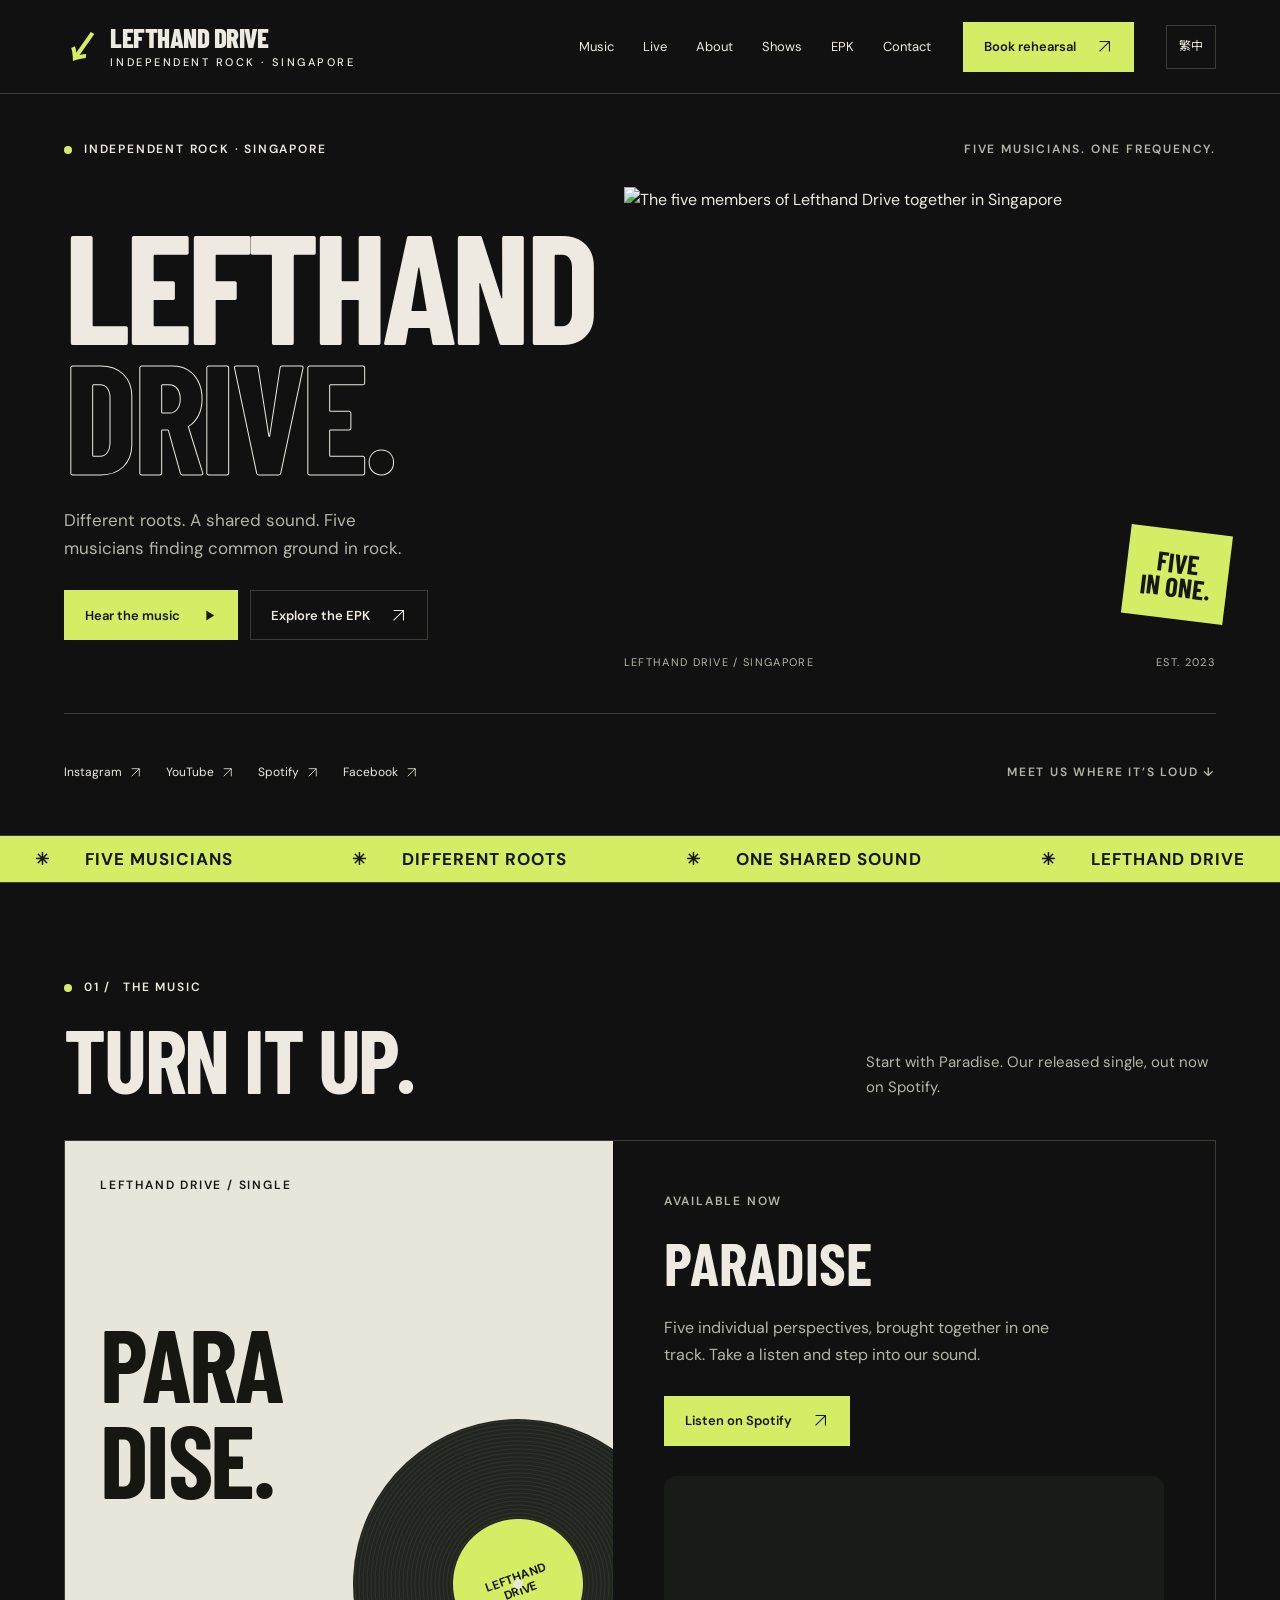
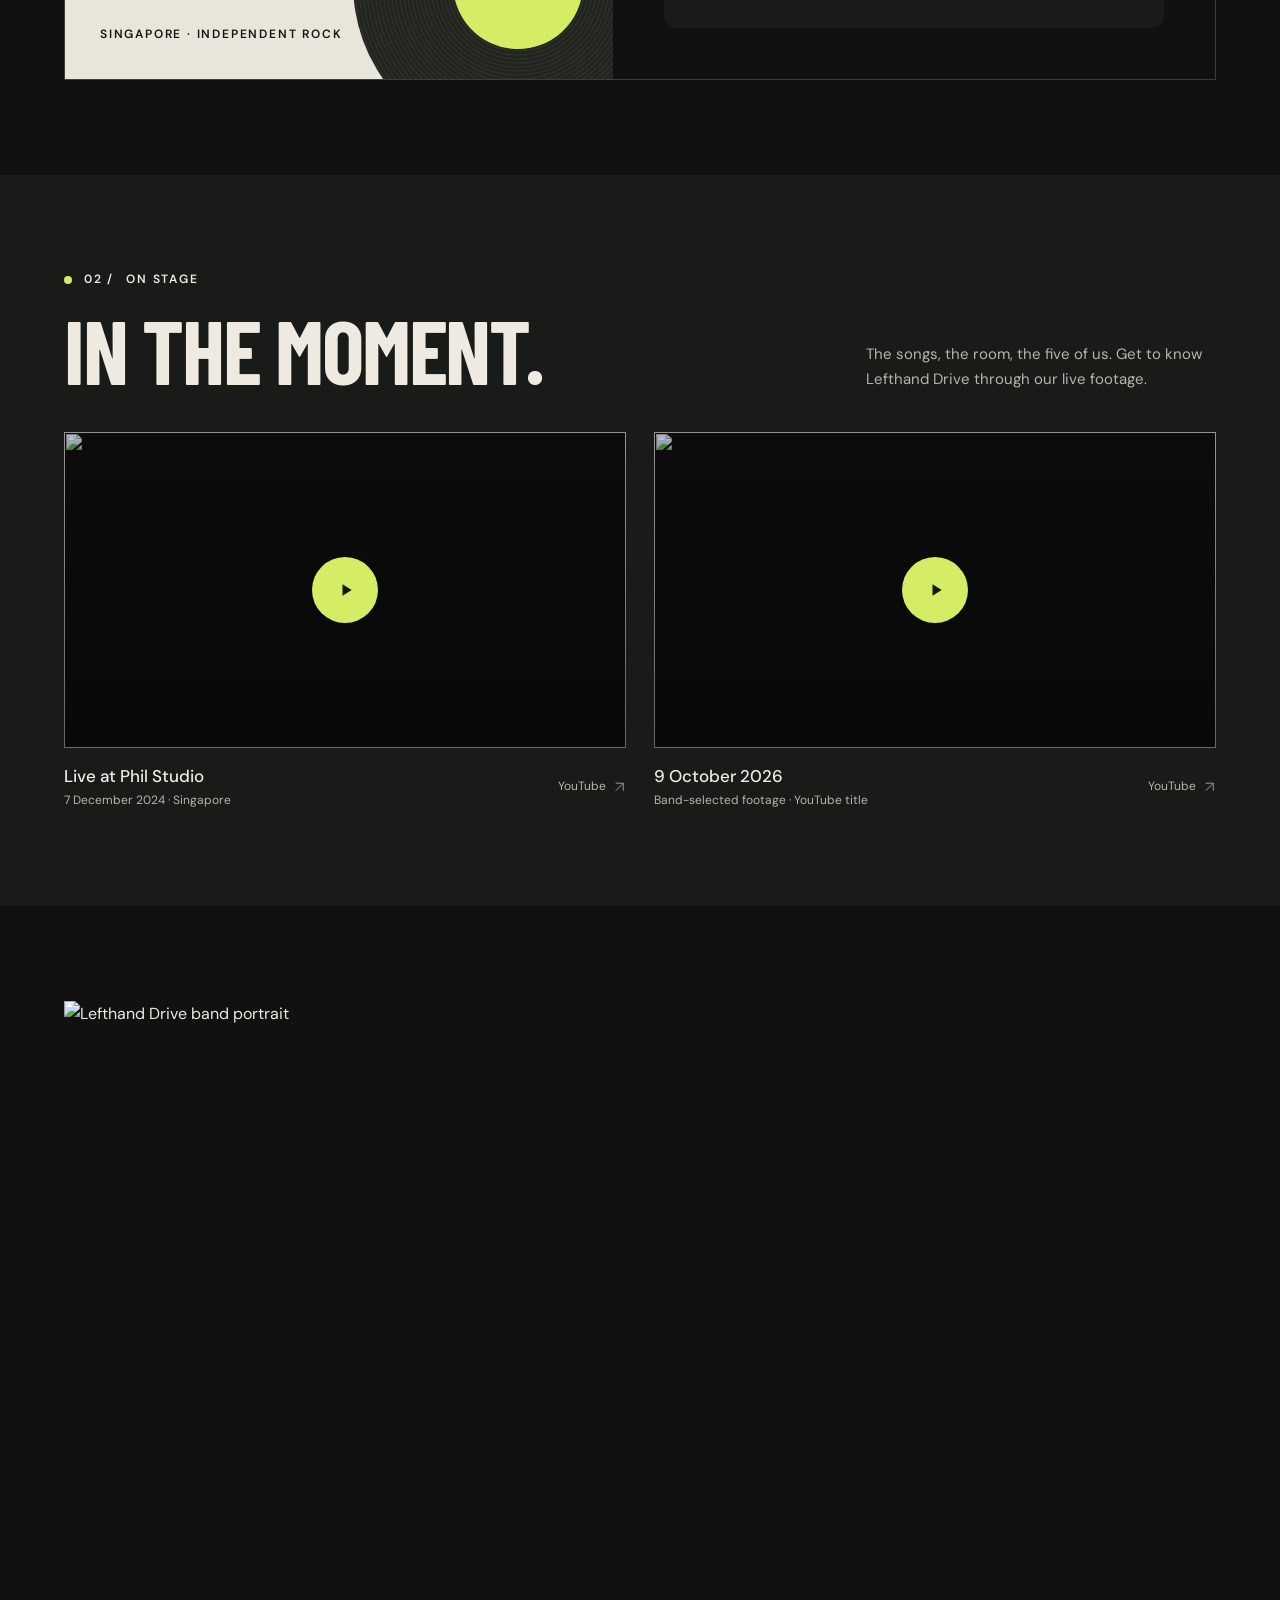
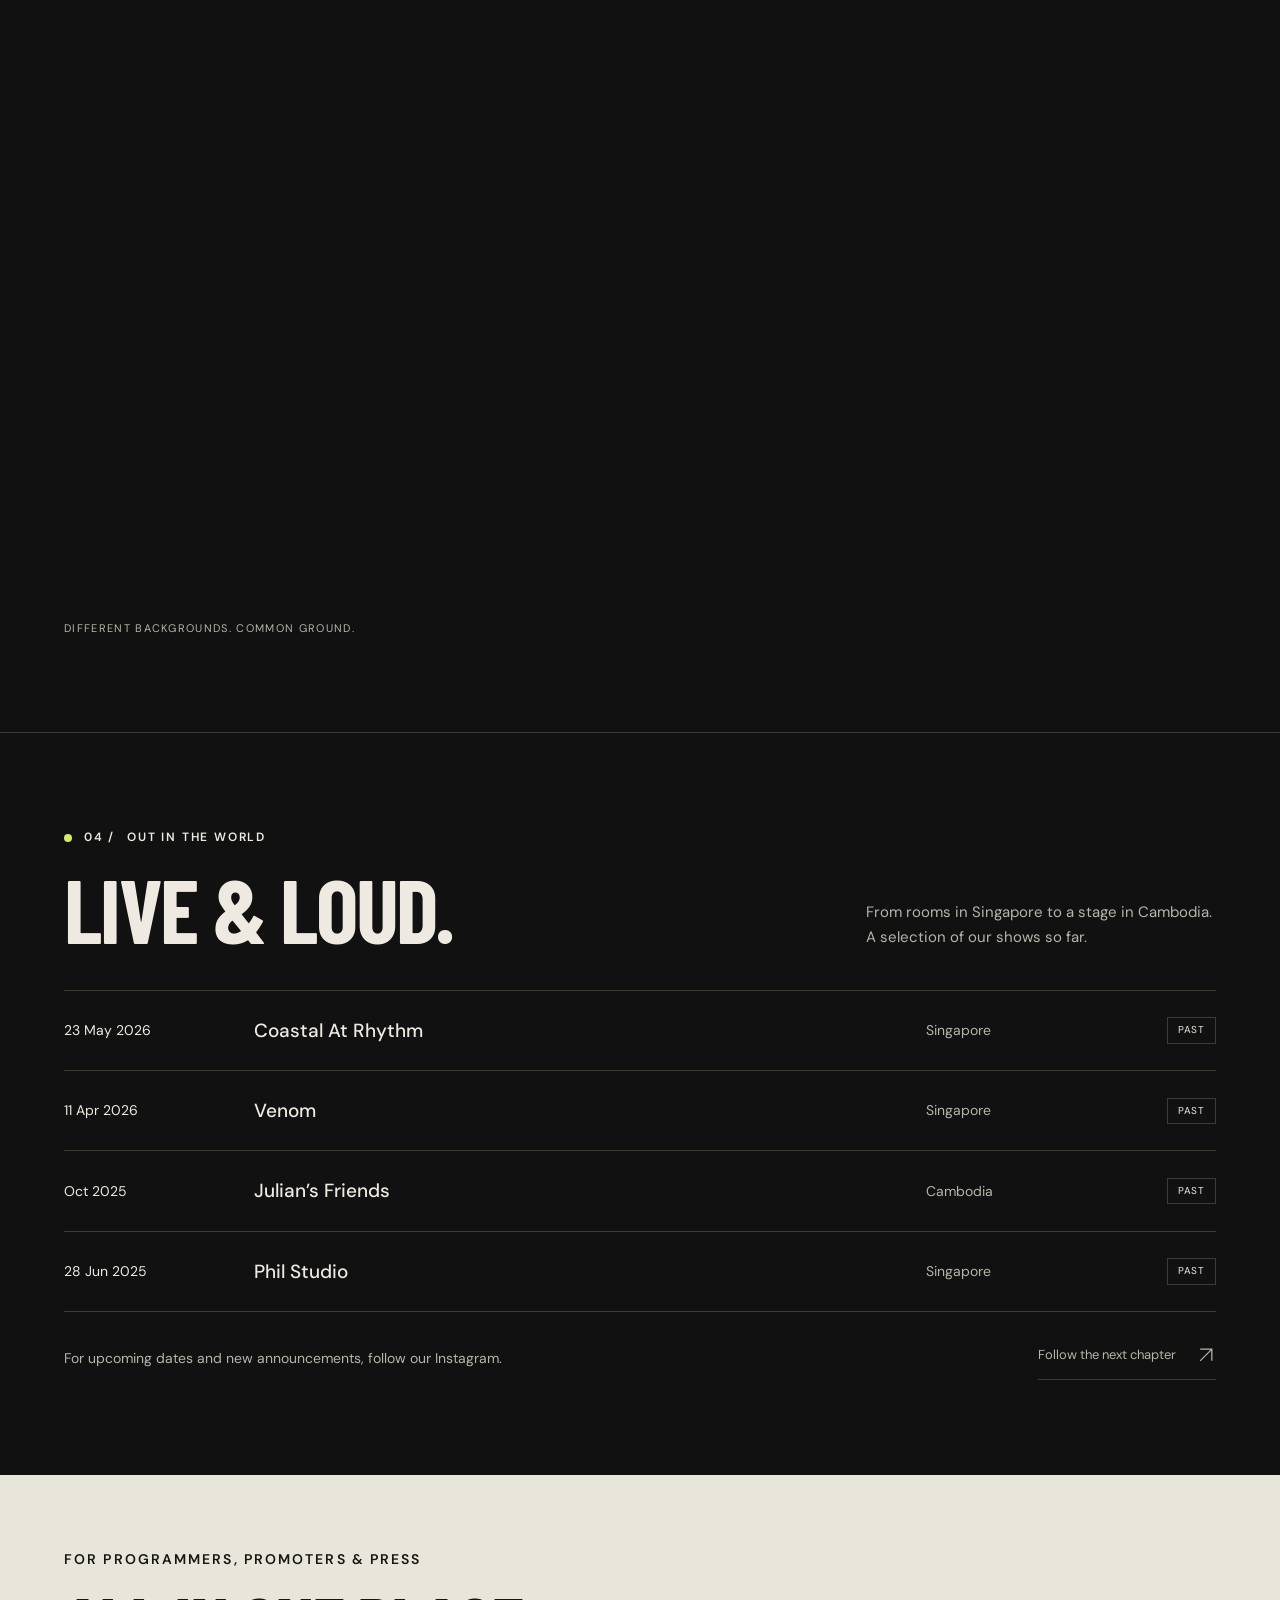
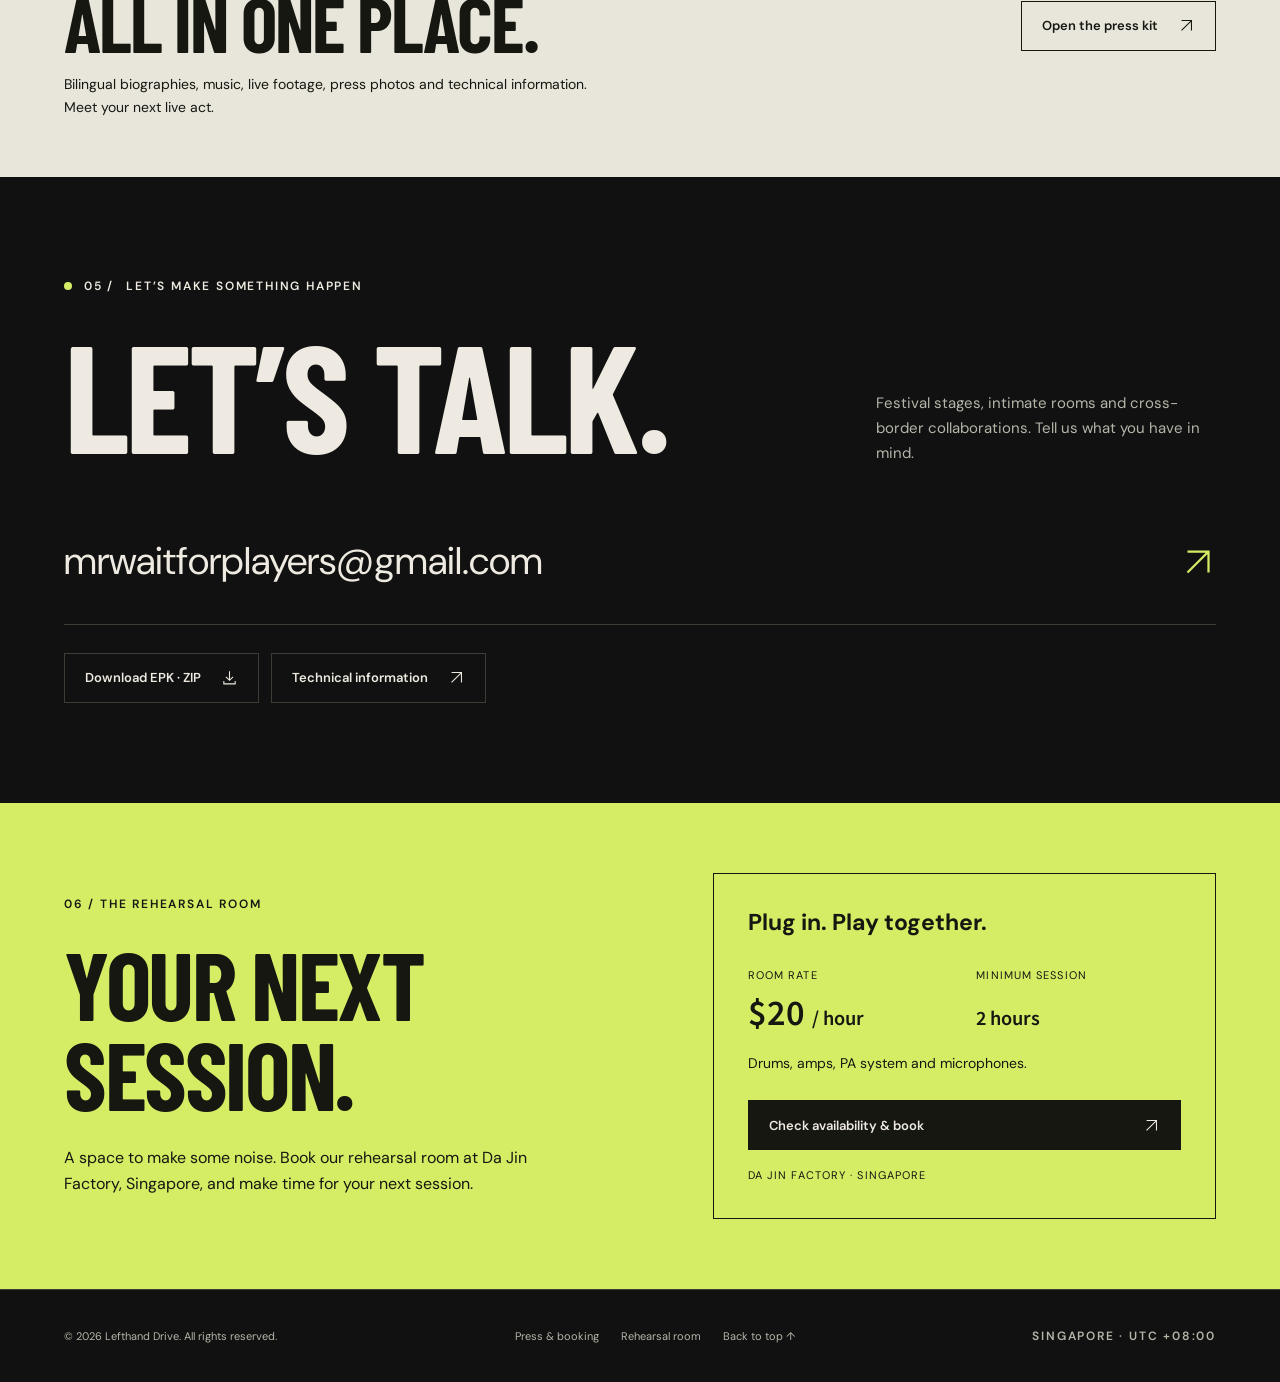
==== commit 405d33be: "Make rehearsal booking prominent in header and homepage" ====
--- a/index.html
+++ b/index.html
@@ -9,6 +9,7 @@
 <header class="site-header"><div class="wrap header-inner">
 <a class="wordmark" href="index.html" aria-label="Lefthand Drive home"><span class="brand-symbol" aria-hidden="true">↙</span><span>LEFTHAND DRIVE<small>INDEPENDENT ROCK · SINGAPORE</small></span></a>
 <nav class="desktop-nav" aria-label="Main navigation"><a href="index.html#music"><span lang="en" data-lang="en">Music</span><span lang="zh-Hant" data-lang="zh-Hant">音樂</span></a><a href="index.html#live"><span lang="en" data-lang="en">Live</span><span lang="zh-Hant" data-lang="zh-Hant">現場</span></a><a href="index.html#about"><span lang="en" data-lang="en">About</span><span lang="zh-Hant" data-lang="zh-Hant">樂團</span></a><a href="index.html#shows"><span lang="en" data-lang="en">Shows</span><span lang="zh-Hant" data-lang="zh-Hant">演出</span></a><a href="epk.html"><span lang="en" data-lang="en">EPK</span><span lang="zh-Hant" data-lang="zh-Hant">EPK</span></a><a href="index.html#contact"><span lang="en" data-lang="en">Contact</span><span lang="zh-Hant" data-lang="zh-Hant">聯絡</span></a></nav>
+<a href="booking.html" class="button primary header-booking"><span lang="en" data-lang="en">Book rehearsal</span><span lang="zh-Hant" data-lang="zh-Hant">預約排練室</span><svg viewBox="0 0 24 24" fill="none" stroke="currentColor" stroke-width="1.5" aria-hidden="true"><path d="M5 19 19 5M5 5h14v14"/></svg></a>
 <button class="language-toggle" type="button" data-language-toggle aria-label="Switch to Traditional Chinese">繁中</button>
 <button class="menu-toggle" type="button" aria-label="Open navigation" aria-expanded="false" aria-controls="mobile-menu"><svg viewBox="0 0 24 24" fill="none" stroke="currentColor" stroke-width="1.5" aria-hidden="true"><path d="M3 7h18M3 16h18"/></svg></button>
 <nav class="mobile-nav" id="mobile-menu" aria-label="Mobile navigation" hidden><a href="index.html#music"><span lang="en" data-lang="en">Music</span><span lang="zh-Hant" data-lang="zh-Hant">音樂</span></a><a href="index.html#live"><span lang="en" data-lang="en">Live</span><span lang="zh-Hant" data-lang="zh-Hant">現場</span></a><a href="index.html#about"><span lang="en" data-lang="en">About</span><span lang="zh-Hant" data-lang="zh-Hant">樂團</span></a><a href="index.html#shows"><span lang="en" data-lang="en">Shows</span><span lang="zh-Hant" data-lang="zh-Hant">演出</span></a><a href="epk.html"><span lang="en" data-lang="en">EPK</span><span lang="zh-Hant" data-lang="zh-Hant">EPK</span></a><a href="index.html#contact"><span lang="en" data-lang="en">Contact</span><span lang="zh-Hant" data-lang="zh-Hant">聯絡</span></a></nav>
@@ -25,5 +26,5 @@
 <section id="about" class="section wrap" aria-labelledby="about-title"><div class="about-grid"><figure class="about-photo" style="margin:0"><img src="images/group.jpg" width="1390" height="966" alt="Lefthand Drive band portrait" loading="lazy"><figcaption class="photo-caption"><span lang="en" data-lang="en">Different backgrounds. Common ground.</span><span lang="zh-Hant" data-lang="zh-Hant">不同背景，共同頻率。</span></figcaption></figure><div class="about-copy"><p class="eyebrow">03 / <span lang="en" data-lang="en">The band</span><span lang="zh-Hant" data-lang="zh-Hant">關於樂團</span></p><h2 id="about-title"><span lang="en" data-lang="en">DIFFERENT ROOTS.</span><span lang="zh-Hant" data-lang="zh-Hant">不同來處。</span><br><span class="accent"><span lang="en" data-lang="en">SAME DRIVE.</span><span lang="zh-Hant" data-lang="zh-Hant">同一股衝勁。</span></span></h2><p><span lang="en" data-lang="en">Lefthand Drive is a five-piece rock band based in Singapore. Formed in 2023, the band brings together musicians from different international backgrounds through vocals, two guitars, bass and drums. Their released single Paradise and live performances introduce a shared rock sound shaped by five individual perspectives.</span><span lang="zh-Hant" data-lang="zh-Hant">Lefthand Drive 是一支以新加坡為基地的五人搖滾樂團，成立於 2023 年。來自不同國際背景的團員，以主唱、雙吉他、貝斯與鼓交織出共同的搖滾聲音。已發行單曲〈Paradise〉及現場演出，呈現五位音樂人各自的觀點與默契。</span></p><div class="actions"><a href="band.html" class="text-link"><span lang="en" data-lang="en">Meet the five</span><span lang="zh-Hant" data-lang="zh-Hant">認識五位團員</span><svg viewBox="0 0 24 24" fill="none" stroke="currentColor" stroke-width="1.5" aria-hidden="true"><path d="M5 19 19 5M5 5h14v14"/></svg></a></div><div class="fact-strip"><div><strong>05</strong><span><span lang="en" data-lang="en">Members</span><span lang="zh-Hant" data-lang="zh-Hant">位團員</span></span></div><div><strong>2023</strong><span><span lang="en" data-lang="en">Formed in Singapore</span><span lang="zh-Hant" data-lang="zh-Hant">成立於新加坡</span></span></div><div><strong>ROCK</strong><span><span lang="en" data-lang="en">Our common language</span><span lang="zh-Hant" data-lang="zh-Hant">共同語言</span></span></div></div></div></div></section>
 <hr class="rule wrap"><section id="shows" class="section wrap" aria-labelledby="shows-title"><div class="section-head"><div><p class="eyebrow">04 / <span lang="en" data-lang="en">Out in the world</span><span lang="zh-Hant" data-lang="zh-Hant">走向各地</span></p><h2 id="shows-title"><span lang="en" data-lang="en">LIVE &amp; LOUD.</span><span lang="zh-Hant" data-lang="zh-Hant">音樂，就在現場。</span></h2></div><p class="section-intro"><span lang="en" data-lang="en">From rooms in Singapore to a stage in Cambodia. A selection of our shows so far.</span><span lang="zh-Hant" data-lang="zh-Hant">從新加坡的現場，到柬埔寨的舞台。這是我們走過的部分演出。</span></p></div><div class="shows-table"><div class="show-row" data-show-date="2026-05-23"><time datetime="2026-05-23"><span lang="en" data-lang="en">23 May 2026</span><span lang="zh-Hant" data-lang="zh-Hant">2026／05／23</span></time><div class="show-venue">Coastal At Rhythm</div><div class="show-country"><span lang="en" data-lang="en">Singapore</span><span lang="zh-Hant" data-lang="zh-Hant">新加坡</span></div><span class="show-status" data-status="past"><span lang="en" data-lang="en">Archive</span><span lang="zh-Hant" data-lang="zh-Hant">演出紀錄</span></span></div><div class="show-row" data-show-date="2026-04-11"><time datetime="2026-04-11"><span lang="en" data-lang="en">11 Apr 2026</span><span lang="zh-Hant" data-lang="zh-Hant">2026／04／11</span></time><div class="show-venue">Venom</div><div class="show-country"><span lang="en" data-lang="en">Singapore</span><span lang="zh-Hant" data-lang="zh-Hant">新加坡</span></div><span class="show-status" data-status="past"><span lang="en" data-lang="en">Archive</span><span lang="zh-Hant" data-lang="zh-Hant">演出紀錄</span></span></div><div class="show-row" data-show-date="2025-10"><time datetime="2025-10"><span lang="en" data-lang="en">Oct 2025</span><span lang="zh-Hant" data-lang="zh-Hant">2025／10</span></time><div class="show-venue">Julian’s Friends</div><div class="show-country"><span lang="en" data-lang="en">Cambodia</span><span lang="zh-Hant" data-lang="zh-Hant">柬埔寨</span></div><span class="show-status" data-status="past"><span lang="en" data-lang="en">Archive</span><span lang="zh-Hant" data-lang="zh-Hant">演出紀錄</span></span></div><div class="show-row" data-show-date="2025-06-28"><time datetime="2025-06-28"><span lang="en" data-lang="en">28 Jun 2025</span><span lang="zh-Hant" data-lang="zh-Hant">2025／06／28</span></time><div class="show-venue">Phil Studio</div><div class="show-country"><span lang="en" data-lang="en">Singapore</span><span lang="zh-Hant" data-lang="zh-Hant">新加坡</span></div><span class="show-status" data-status="past"><span lang="en" data-lang="en">Archive</span><span lang="zh-Hant" data-lang="zh-Hant">演出紀錄</span></span></div></div><div class="tour-note"><p data-upcoming-note><span lang="en" data-lang="en">For upcoming dates and new announcements, follow our Instagram.</span><span lang="zh-Hant" data-lang="zh-Hant">最新演出消息，請追蹤我們的 Instagram。</span></p><a href="https://www.instagram.com/lefthanddrive_sg/" class="text-link" target="_blank" rel="noopener noreferrer"><span lang="en" data-lang="en">Follow the next chapter</span><span lang="zh-Hant" data-lang="zh-Hant">追蹤下一站</span><svg viewBox="0 0 24 24" fill="none" stroke="currentColor" stroke-width="1.5" aria-hidden="true"><path d="M5 19 19 5M5 5h14v14"/></svg></a></div></section>
 <section class="epk-banner" aria-labelledby="press-title"><div class="wrap"><div><p class="micro"><span lang="en" data-lang="en">For programmers, promoters &amp; press</span><span lang="zh-Hant" data-lang="zh-Hant">給策展人、主辦與媒體</span></p><h2 id="press-title" style="margin-top:15px"><span lang="en" data-lang="en">ALL IN ONE PLACE.</span><span lang="zh-Hant" data-lang="zh-Hant">認識我們，從這裡開始。</span></h2><p><span lang="en" data-lang="en">Bilingual biographies, music, live footage, press photos and technical information. Meet your next live act.</span><span lang="zh-Hant" data-lang="zh-Hant">中英文團介、作品、現場影片、宣傳照與演出技術資料，集中於一份 EPK。</span></p></div><a href="epk.html" class="button"><span lang="en" data-lang="en">Open the press kit</span><span lang="zh-Hant" data-lang="zh-Hant">開啟樂團資料包</span><svg viewBox="0 0 24 24" fill="none" stroke="currentColor" stroke-width="1.5" aria-hidden="true"><path d="M5 19 19 5M5 5h14v14"/></svg></a></div></section>
-<section id="contact" class="contact wrap" aria-labelledby="contact-title"><div class="contact-top"><div><p class="eyebrow">05 / <span lang="en" data-lang="en">Let’s make something happen</span><span lang="zh-Hant" data-lang="zh-Hant">一起創造下一場演出</span></p><h2 id="contact-title" style="margin-top:25px"><span lang="en" data-lang="en">LET’S TALK.</span><span lang="zh-Hant" data-lang="zh-Hant">聊聊合作。</span></h2></div><p class="contact-copy"><span lang="en" data-lang="en">Festival stages, intimate rooms and cross-border collaborations. Tell us what you have in mind.</span><span lang="zh-Hant" data-lang="zh-Hant">音樂節舞台、近距離的場館演出，或跨國音樂合作。歡迎與我們分享你的想法。</span></p></div><a href="mailto:mrwaitforplayers@gmail.com?subject=Lefthand%20Drive%20-%20Performance%20enquiry" class="contact-mail">mrwaitforplayers@gmail.com<svg viewBox="0 0 24 24" fill="none" stroke="currentColor" stroke-width="1.5" aria-hidden="true"><path d="M5 19 19 5M5 5h14v14"/></svg></a><div class="actions"><a href="downloads/Lefthand-Drive-EPK.zip" class="button" download><span lang="en" data-lang="en">Download EPK · ZIP</span><span lang="zh-Hant" data-lang="zh-Hant">下載 EPK・ZIP</span><svg viewBox="0 0 24 24" fill="none" stroke="currentColor" stroke-width="1.5" aria-hidden="true"><path d="M12 3v13m-5-5 5 5 5-5M4 17v4h16v-4"/></svg></a><a href="epk.html#technical" class="button"><span lang="en" data-lang="en">Technical information</span><span lang="zh-Hant" data-lang="zh-Hant">演出技術資料</span><svg viewBox="0 0 24 24" fill="none" stroke="currentColor" stroke-width="1.5" aria-hidden="true"><path d="M5 19 19 5M5 5h14v14"/></svg></a></div></section></main><footer class="site-footer"><div class="wrap footer-inner"><span>© <span data-year>2026</span> Lefthand Drive. <span lang="en" data-lang="en">All rights reserved.</span><span lang="zh-Hant" data-lang="zh-Hant">保留所有權利。</span></span><div class="footer-links"><a href="epk.html"><span lang="en" data-lang="en">Press &amp; booking</span><span lang="zh-Hant" data-lang="zh-Hant">媒體與邀演</span></a><a href="booking.html"><span lang="en" data-lang="en">Rehearsal room</span><span lang="zh-Hant" data-lang="zh-Hant">排練室預約</span></a><a href="index.html#main"><span lang="en" data-lang="en">Back to top ↑</span><span lang="zh-Hant" data-lang="zh-Hant">回到頂端 ↑</span></a></div><span class="micro">SINGAPORE · UTC +08:00</span></div></footer>
+<section id="contact" class="contact wrap" aria-labelledby="contact-title"><div class="contact-top"><div><p class="eyebrow">05 / <span lang="en" data-lang="en">Let’s make something happen</span><span lang="zh-Hant" data-lang="zh-Hant">一起創造下一場演出</span></p><h2 id="contact-title" style="margin-top:25px"><span lang="en" data-lang="en">LET’S TALK.</span><span lang="zh-Hant" data-lang="zh-Hant">聊聊合作。</span></h2></div><p class="contact-copy"><span lang="en" data-lang="en">Festival stages, intimate rooms and cross-border collaborations. Tell us what you have in mind.</span><span lang="zh-Hant" data-lang="zh-Hant">音樂節舞台、近距離的場館演出，或跨國音樂合作。歡迎與我們分享你的想法。</span></p></div><a href="mailto:mrwaitforplayers@gmail.com?subject=Lefthand%20Drive%20-%20Performance%20enquiry" class="contact-mail">mrwaitforplayers@gmail.com<svg viewBox="0 0 24 24" fill="none" stroke="currentColor" stroke-width="1.5" aria-hidden="true"><path d="M5 19 19 5M5 5h14v14"/></svg></a><div class="actions"><a href="downloads/Lefthand-Drive-EPK.zip" class="button" download><span lang="en" data-lang="en">Download EPK · ZIP</span><span lang="zh-Hant" data-lang="zh-Hant">下載 EPK・ZIP</span><svg viewBox="0 0 24 24" fill="none" stroke="currentColor" stroke-width="1.5" aria-hidden="true"><path d="M12 3v13m-5-5 5 5 5-5M4 17v4h16v-4"/></svg></a><a href="epk.html#technical" class="button"><span lang="en" data-lang="en">Technical information</span><span lang="zh-Hant" data-lang="zh-Hant">演出技術資料</span><svg viewBox="0 0 24 24" fill="none" stroke="currentColor" stroke-width="1.5" aria-hidden="true"><path d="M5 19 19 5M5 5h14v14"/></svg></a></div></section><section class="rehearsal-section" id="rehearsal" aria-labelledby="rehearsal-title"><div class="wrap rehearsal-grid"><div><p class="micro">06 / <span lang="en" data-lang="en">The rehearsal room</span><span lang="zh-Hant" data-lang="zh-Hant">排練室預約</span></p><h2 id="rehearsal-title"><span lang="en" data-lang="en">YOUR NEXT SESSION.</span><span lang="zh-Hant" data-lang="zh-Hant">下一次排練，從這裡開始。</span></h2><p class="rehearsal-copy"><span lang="en" data-lang="en">A space to make some noise. Book our rehearsal room at Da Jin Factory, Singapore, and make time for your next session.</span><span lang="zh-Hant" data-lang="zh-Hant">在新加坡 Da Jin Factory，給音樂一個盡情發聲的空間。預約排練室，準備好下一次合奏。</span></p></div><div class="rehearsal-card"><h3><span lang="en" data-lang="en">Plug in. Play together.</span><span lang="zh-Hant" data-lang="zh-Hant">接上樂器，一起開練。</span></h3><dl class="rehearsal-facts"><div><dt><span lang="en" data-lang="en">Room rate</span><span lang="zh-Hant" data-lang="zh-Hant">租借費用</span></dt><dd>$20 <span><span lang="en" data-lang="en">/ hour</span><span lang="zh-Hant" data-lang="zh-Hant">／小時</span></span></dd></div><div><dt><span lang="en" data-lang="en">Minimum session</span><span lang="zh-Hant" data-lang="zh-Hant">最短時段</span></dt><dd><span lang="en" data-lang="en">2 hours</span><span lang="zh-Hant" data-lang="zh-Hant">2 小時</span></dd></div></dl><p><span lang="en" data-lang="en">Drums, amps, PA system and microphones.</span><span lang="zh-Hant" data-lang="zh-Hant">備有鼓組、音箱、PA 系統與麥克風。</span></p><a href="booking.html" class="button rehearsal-cta"><span lang="en" data-lang="en">Check availability &amp; book</span><span lang="zh-Hant" data-lang="zh-Hant">查看時段並預約</span><svg viewBox="0 0 24 24" fill="none" stroke="currentColor" stroke-width="1.5" aria-hidden="true"><path d="M5 19 19 5M5 5h14v14"/></svg></a><p class="rehearsal-location">Da Jin Factory · Singapore</p></div></div></section></main><footer class="site-footer"><div class="wrap footer-inner"><span>© <span data-year>2026</span> Lefthand Drive. <span lang="en" data-lang="en">All rights reserved.</span><span lang="zh-Hant" data-lang="zh-Hant">保留所有權利。</span></span><div class="footer-links"><a href="epk.html"><span lang="en" data-lang="en">Press &amp; booking</span><span lang="zh-Hant" data-lang="zh-Hant">媒體與邀演</span></a><a href="booking.html"><span lang="en" data-lang="en">Rehearsal room</span><span lang="zh-Hant" data-lang="zh-Hant">排練室預約</span></a><a href="index.html#main"><span lang="en" data-lang="en">Back to top ↑</span><span lang="zh-Hant" data-lang="zh-Hant">回到頂端 ↑</span></a></div><span class="micro">SINGAPORE · UTC +08:00</span></div></footer>
 <script type="application/json" id="band-data">{"name": "Lefthand Drive", "location": "Singapore", "formed": "2023", "email": "mrwaitforplayers@gmail.com", "updated": "2026-10-26", "website": "https://ymunick.github.io/lefthanddrive/", "socials": {"Instagram": "https://www.instagram.com/lefthanddrive_sg/", "YouTube": "https://www.youtube.com/@LefthandDrive_SG", "Spotify": "https://open.spotify.com/artist/1GsjKjGcnN87QtZpG9kql0", "Facebook": "https://www.facebook.com/profile.php?id=61557159800203"}, "bio": {"short_en": "Lefthand Drive is a five-piece rock band based in Singapore. Formed in 2023, the band brings together musicians from different international backgrounds through vocals, two guitars, bass and drums. Their released single Paradise and live performances introduce a shared rock sound shaped by five individual perspectives.", "short_zh": "Lefthand Drive 是一支以新加坡為基地的五人搖滾樂團，成立於 2023 年。來自不同國際背景的團員，以主唱、雙吉他、貝斯與鼓交織出共同的搖滾聲音。已發行單曲〈Paradise〉及現場演出，呈現五位音樂人各自的觀點與默契。", "long_en": "Formed in Singapore in 2023, Lefthand Drive brings five musicians with different international backgrounds into one rock band. Nick fronts the group on vocals, with CY and Julian on guitars, Wei Liang on bass and Vijay on drums. The band's identity grows out of that meeting of perspectives: a shared commitment to making music together and bringing it to a live audience.\n\nTheir released single Paradise offers a starting point for discovering the band. Documented performances include Phil Studio and Venom in Singapore, and Julian’s Friends in Cambodia. Lefthand Drive welcomes conversations with venues, festival programmers and artists about performances and cross-border collaboration.", "long_zh": "Lefthand Drive 於 2023 年在新加坡成立，由五位擁有不同國際背景的音樂人組成。Nick 擔任主唱，CY 與 Julian 負責吉他，Wei Liang 擔任貝斯手，Vijay 擔任鼓手。樂團的個性來自不同觀點的相遇，以及一起創作、把音樂帶到現場觀眾面前的共同投入。\n\n已發行單曲〈Paradise〉是認識樂團的起點。現有演出紀錄包括新加坡的 Phil Studio、Venom，以及柬埔寨的 Julian’s Friends。樂團歡迎場館、音樂節策展人及音樂人洽談演出與跨國合作。"}, "members": [{"name": "Nick", "role_en": "Vocals", "role_zh": "主唱", "photo": "images/Nick.jpg"}, {"name": "CY", "role_en": "Guitar", "role_zh": "吉他", "photo": "images/CY.jpg"}, {"name": "Julian", "role_en": "Guitar", "role_zh": "吉他", "photo": "images/Julian.jpg"}, {"name": "Wei Liang", "role_en": "Bass", "role_zh": "貝斯", "photo": "images/wei.jpeg"}, {"name": "Vijay", "role_en": "Drums", "role_zh": "鼓", "photo": "images/Vijay.jpg"}], "tracks": [{"title": "Paradise", "url": "https://open.spotify.com/track/0d3qWfMjt3fZFFHP6RL3d5", "status": "published"}, {"title": null, "url": null, "status": "pending"}, {"title": null, "url": null, "status": "pending"}], "videos": [{"id": "LCzkbeM5O3M", "title": "Live at Phil Studio", "title_zh": "Phil Studio 現場", "note_en": "7 December 2024 · Singapore", "note_zh": "2024 年 12 月 7 日・新加坡"}, {"id": "tLV0B2nNNFU", "title": "9 October 2026", "title_zh": "9 October 2026", "note_en": "Band-selected footage · YouTube title", "note_zh": "樂團提供的影像・標題依 YouTube 顯示"}], "shows": [{"date": "2026-05-23", "venue": "Coastal At Rhythm", "country": "Singapore", "country_zh": "新加坡"}, {"date": "2026-04-11", "venue": "Venom", "country": "Singapore", "country_zh": "新加坡"}, {"date": "2025-10", "venue": "Julian’s Friends", "country": "Cambodia", "country_zh": "柬埔寨"}, {"date": "2025-06-28", "venue": "Phil Studio", "country": "Singapore", "country_zh": "新加坡"}], "technical": {"confirmed": false, "lineup_en": "Lead vocals / two guitars / bass / drums", "lineup_zh": "主唱／雙吉他／貝斯／鼓", "note_en": "The lineup is confirmed. The stage layout and equipment below are a discussion draft, not a final technical rider. Confirm backline, inputs, monitor mixes, power, soundcheck and set duration directly with the band before contracting or hiring equipment.", "note_zh": "演出編制已確認。以下舞台配置與設備為討論草案，並非正式技術需求表。簽約或租借器材前，請與樂團確認現場器材、輸入通道、監聽、電源、試音與演出長度。", "items": [{"en": "Vocal microphone, stand and vocal monitoring", "zh": "主唱麥克風、麥架與人聲監聽"}, {"en": "Two guitar positions; amplification or direct-feed setup to be agreed", "zh": "兩個吉他位置；音箱或直出方式待議"}, {"en": "Bass position; amplifier and/or DI setup to be agreed", "zh": "貝斯位置；音箱及／或 DI 配置待議"}, {"en": "Drum kit and drum-microphone requirements to be agreed", "zh": "鼓組及收音麥克風需求待議"}, {"en": "PA, monitors, stage power and local sound engineer to be agreed", "zh": "擴聲、監聽、舞台電源與現場音控待議"}]}}</script><script type="module" src="assets/site.mjs"></script></body></html>
--- a/assets/site.css
+++ b/assets/site.css
@@ -40,6 +40,7 @@
 .desktop-nav a:hover:after,.desktop-nav a[aria-current=page]:after{transform:scaleX(1)}
 .language-toggle{border:1px solid var(--line);background:transparent;padding:8px 12px;min-height:44px;font-size:12px;white-space:nowrap}
 .language-toggle:hover{border-color:var(--accent)}
+.header-booking{white-space:nowrap;flex-shrink:0;padding:11px 16px;gap:12px;min-height:44px}
 .menu-toggle{display:none;border:1px solid var(--line);background:transparent;min-width:44px;min-height:44px}
 .mobile-nav{display:none}
 .hero{padding-top:46px;padding-bottom:40px}
@@ -129,6 +130,21 @@
 .contact-mail{display:flex;align-items:center;justify-content:space-between;gap:25px;padding-block:30px;margin-top:35px;border-bottom:1px solid var(--line);font-size:clamp(17px,3vw,40px);overflow-wrap:anywhere}
 .contact-mail svg{width:36px;height:36px;color:var(--accent)}
 .contact-mail:hover{color:var(--accent)}
+.rehearsal-section{background:var(--accent);color:var(--dark);padding-block:70px}
+.rehearsal-grid{display:grid;grid-template-columns:1.15fr 1fr;align-items:center;gap:70px}
+.rehearsal-section h2{font-size:clamp(62px,7.5vw,112px);max-width:650px;margin-top:24px}
+.rehearsal-copy{max-width:490px;margin-top:26px;font-size:16px}
+.rehearsal-card{border:1px solid var(--dark);padding:34px}
+.rehearsal-card h3{font-size:23px}
+.rehearsal-facts{display:grid;grid-template-columns:1fr 1fr;gap:24px;margin:28px 0 22px}
+.rehearsal-facts dt{font-size:11px;letter-spacing:.1em;text-transform:uppercase}
+.rehearsal-facts dd{font-size:32px;font-family:var(--display);font-weight:600;margin:8px 0 0;line-height:1.2}
+.rehearsal-facts dd span{font-size:18px}
+.rehearsal-card>p{font-size:14px}
+.rehearsal-cta{background:var(--dark);border-color:var(--dark);color:var(--ink);width:100%;margin-top:25px;justify-content:space-between}
+.rehearsal-cta:hover{border-color:var(--dark);background:var(--paper);color:var(--dark)}
+.rehearsal-cta:focus-visible{outline-color:var(--dark)}
+.rehearsal-card .rehearsal-location{margin-top:16px;font-size:11px;letter-spacing:.1em;text-transform:uppercase}
 .site-footer{border-top:1px solid var(--line);padding-block:24px;font-size:11px;color:var(--muted)}
 .footer-inner{display:flex;justify-content:space-between;gap:24px;align-items:center;flex-wrap:wrap}
 .footer-links{display:flex;gap:22px;flex-wrap:wrap}
@@ -369,3 +385,33 @@
 @media(min-width:761px) and (max-width:1100px){.epk-layout .show-row{grid-template-columns:105px minmax(0,1fr) 80px 65px;gap:12px}
 .epk-layout .show-venue{font-size:15px}
 }
+
+/* Keep rehearsal booking visible outside the collapsible menu. */
+@media(max-width:1100px){
+ .desktop-nav{display:none}
+ .header-inner{gap:16px}
+ .wordmark{margin-right:auto}
+ .menu-toggle{display:grid;place-items:center}
+ .mobile-nav:not([hidden]){display:flex;position:absolute;top:100%;left:0;right:0;max-height:calc(100dvh - 94px);overflow-y:auto;background:var(--bg);border-bottom:1px solid var(--line);padding:25px var(--gutter);flex-direction:column;gap:5px}
+ .mobile-nav a{font-family:var(--display);text-transform:uppercase;font-size:30px;min-height:52px;padding-block:8px}
+ .rehearsal-grid{gap:35px}
+ .rehearsal-card{padding:26px}
+}
+@media(max-width:760px){
+ .rehearsal-section{padding-block:48px}
+ .rehearsal-grid{grid-template-columns:1fr;gap:30px}
+ .rehearsal-section h2{font-size:70px}
+ .rehearsal-card{padding:24px}
+ html[lang=zh-Hant] .rehearsal-section h2{font-size:44px}
+}
+@media(max-width:600px){
+ .site-header{height:auto}
+ .header-inner{display:grid;grid-template-columns:minmax(0,1fr) auto auto;gap:12px;padding-block:14px}
+ .wordmark{grid-column:1;grid-row:1;font-size:22px;gap:7px}
+ .wordmark small{font-size:8px;letter-spacing:.15em}
+ .brand-symbol{font-size:29px}
+ .language-toggle{grid-column:2;grid-row:1}
+ .menu-toggle{grid-column:3;grid-row:1}
+ .header-booking{grid-column:1/-1;grid-row:2;justify-content:space-between}
+ .mobile-nav:not([hidden]){max-height:calc(100dvh - 128px)}
+}
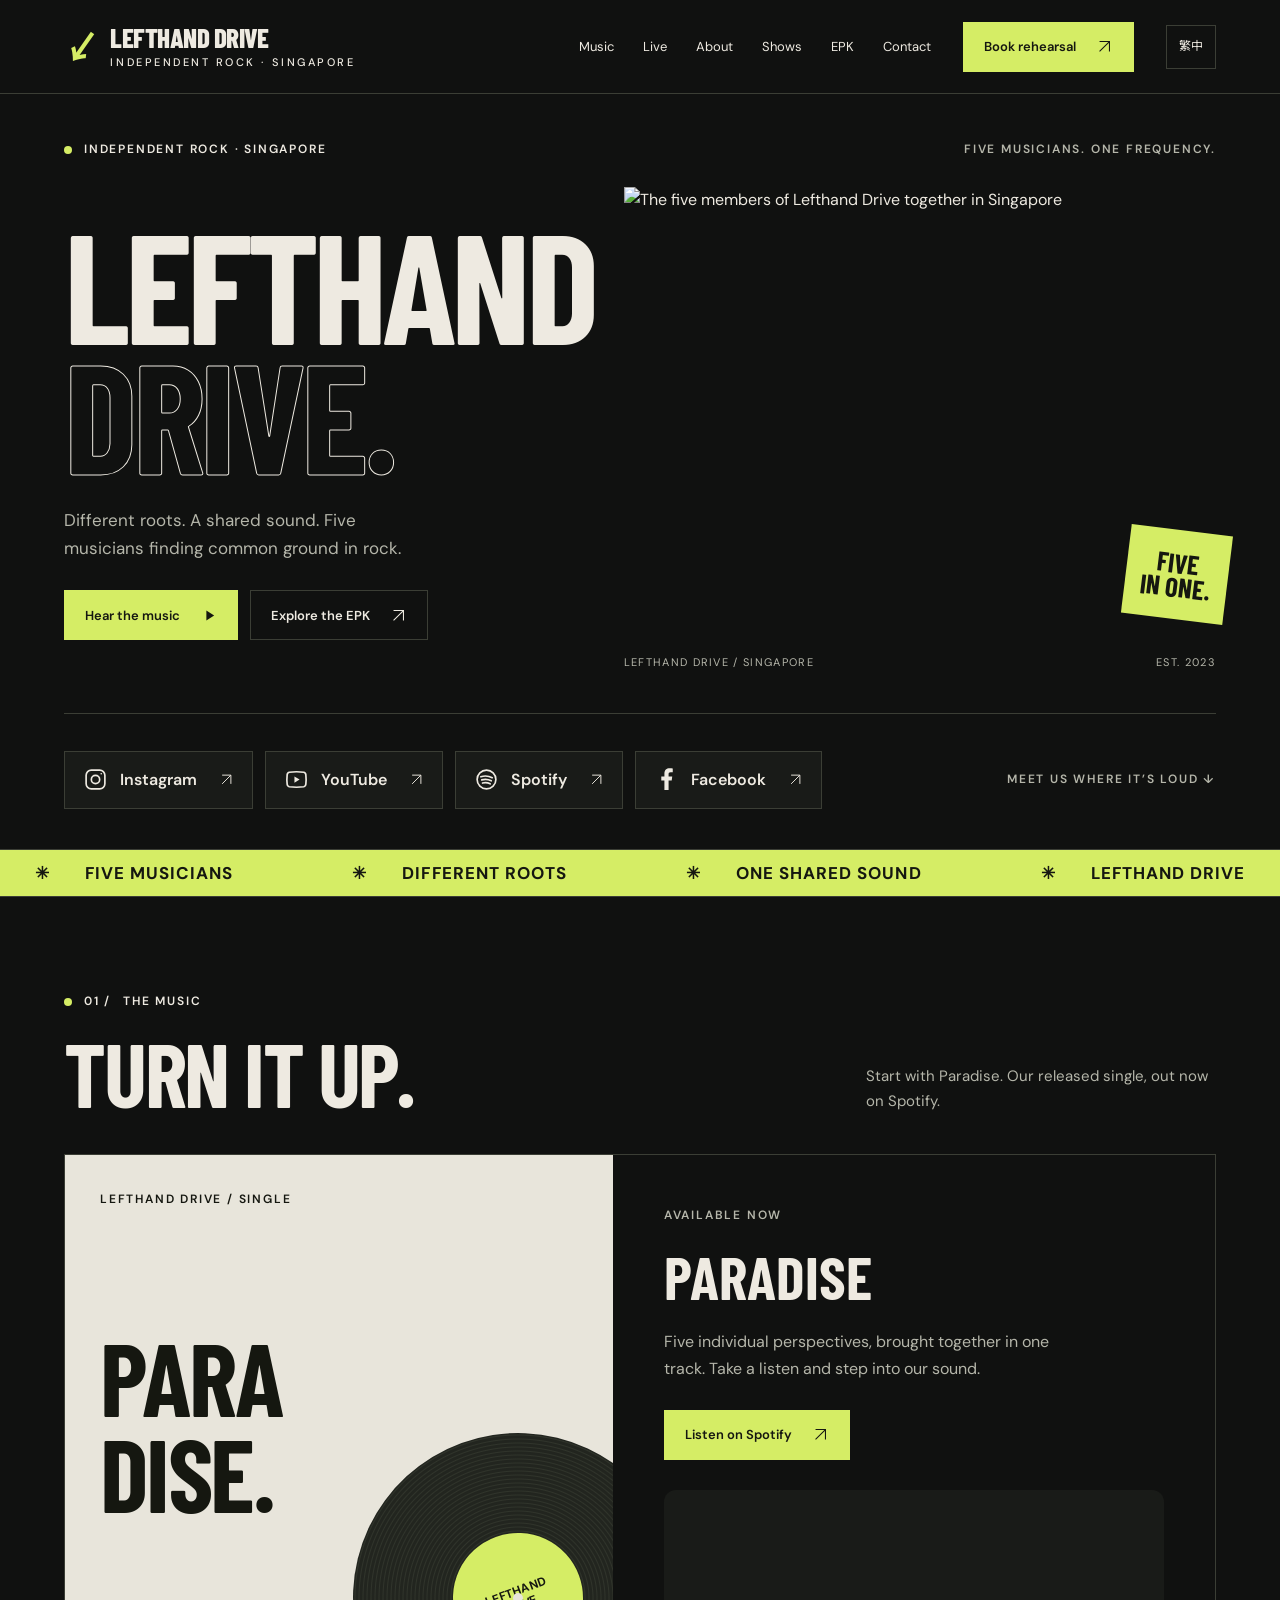
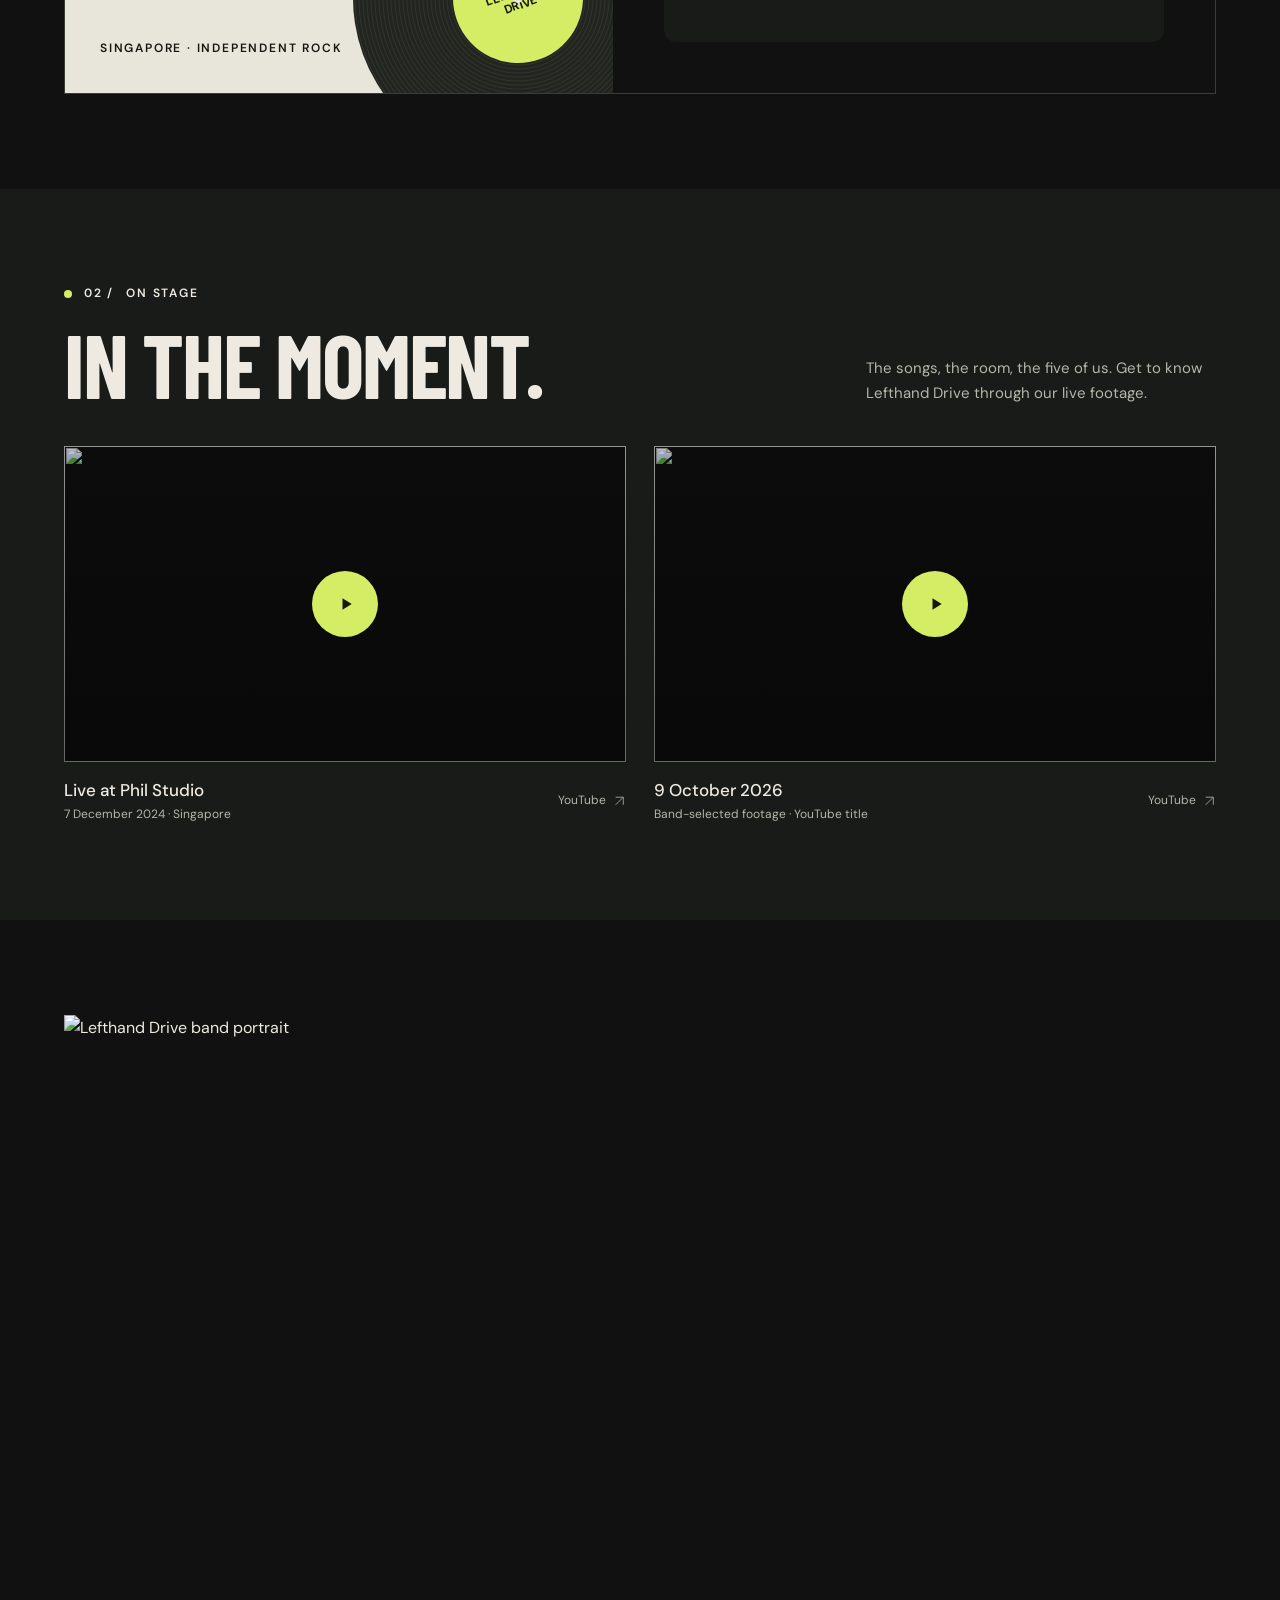
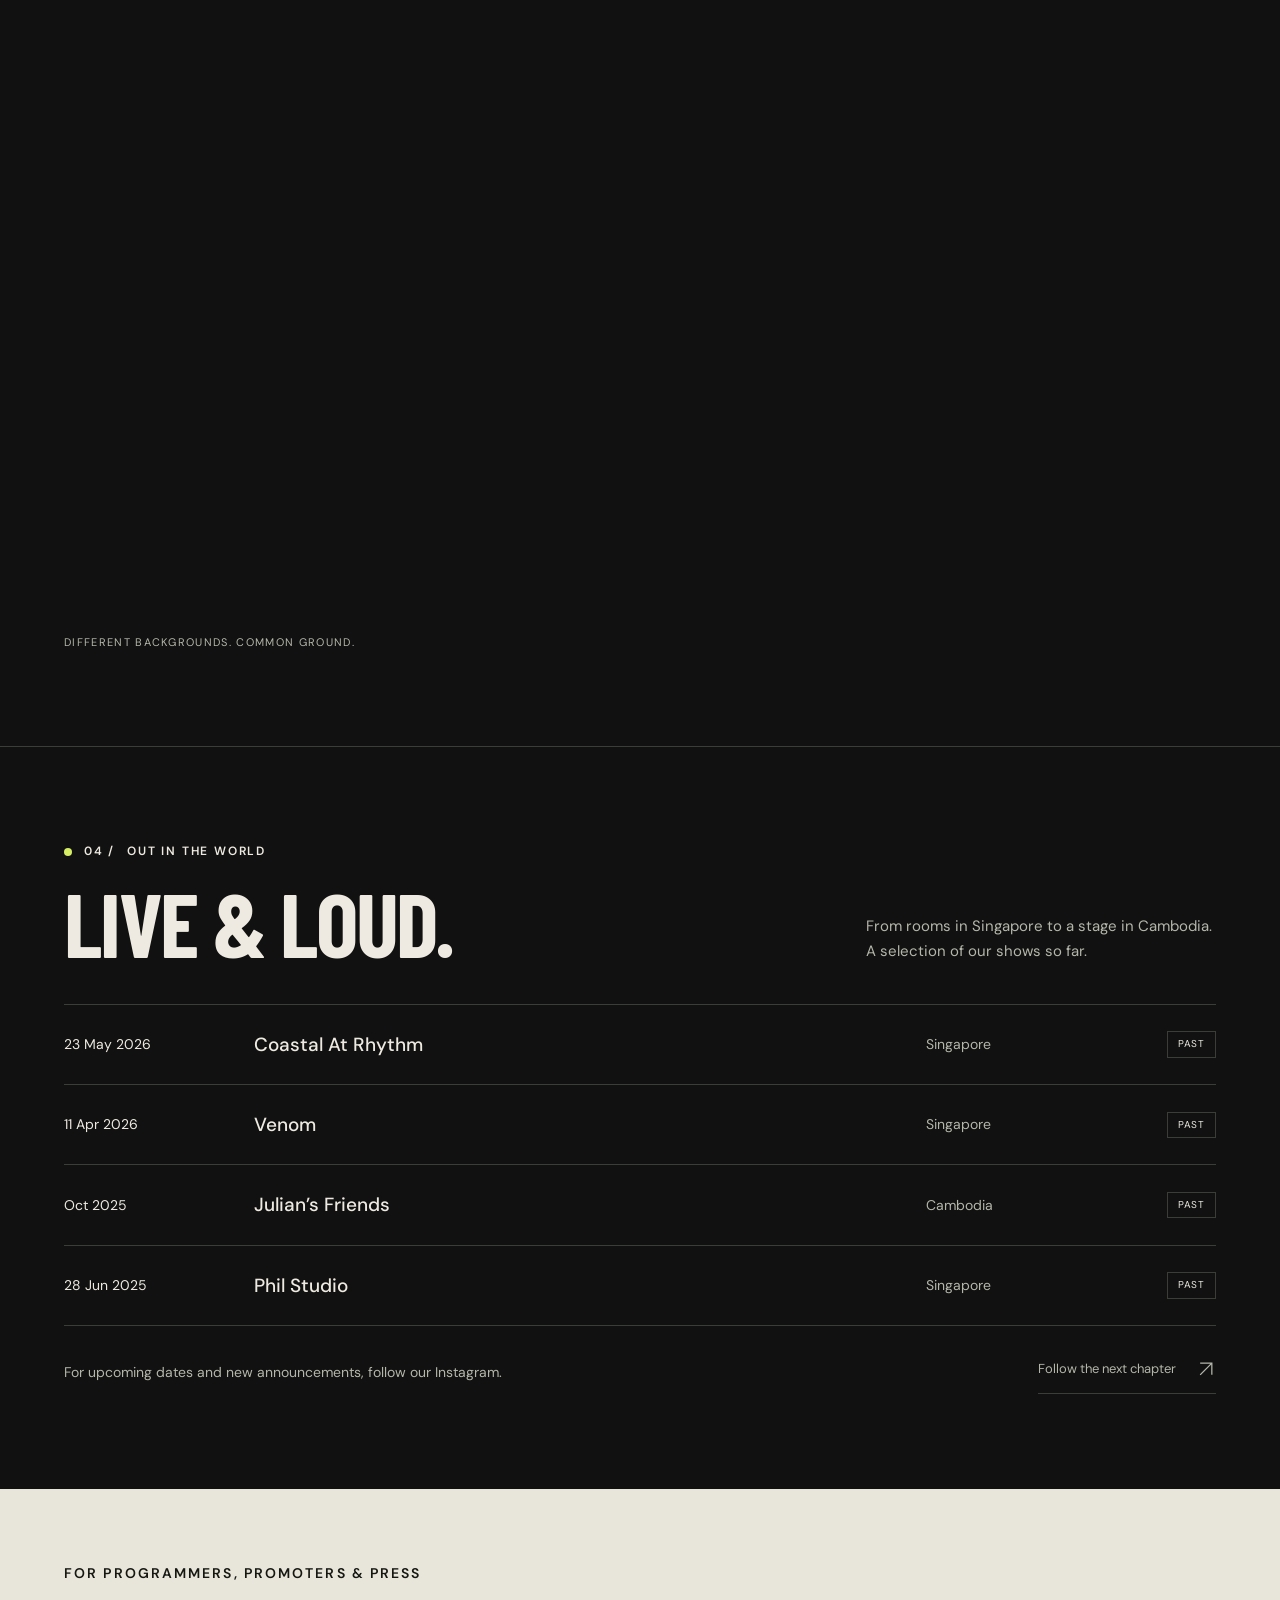
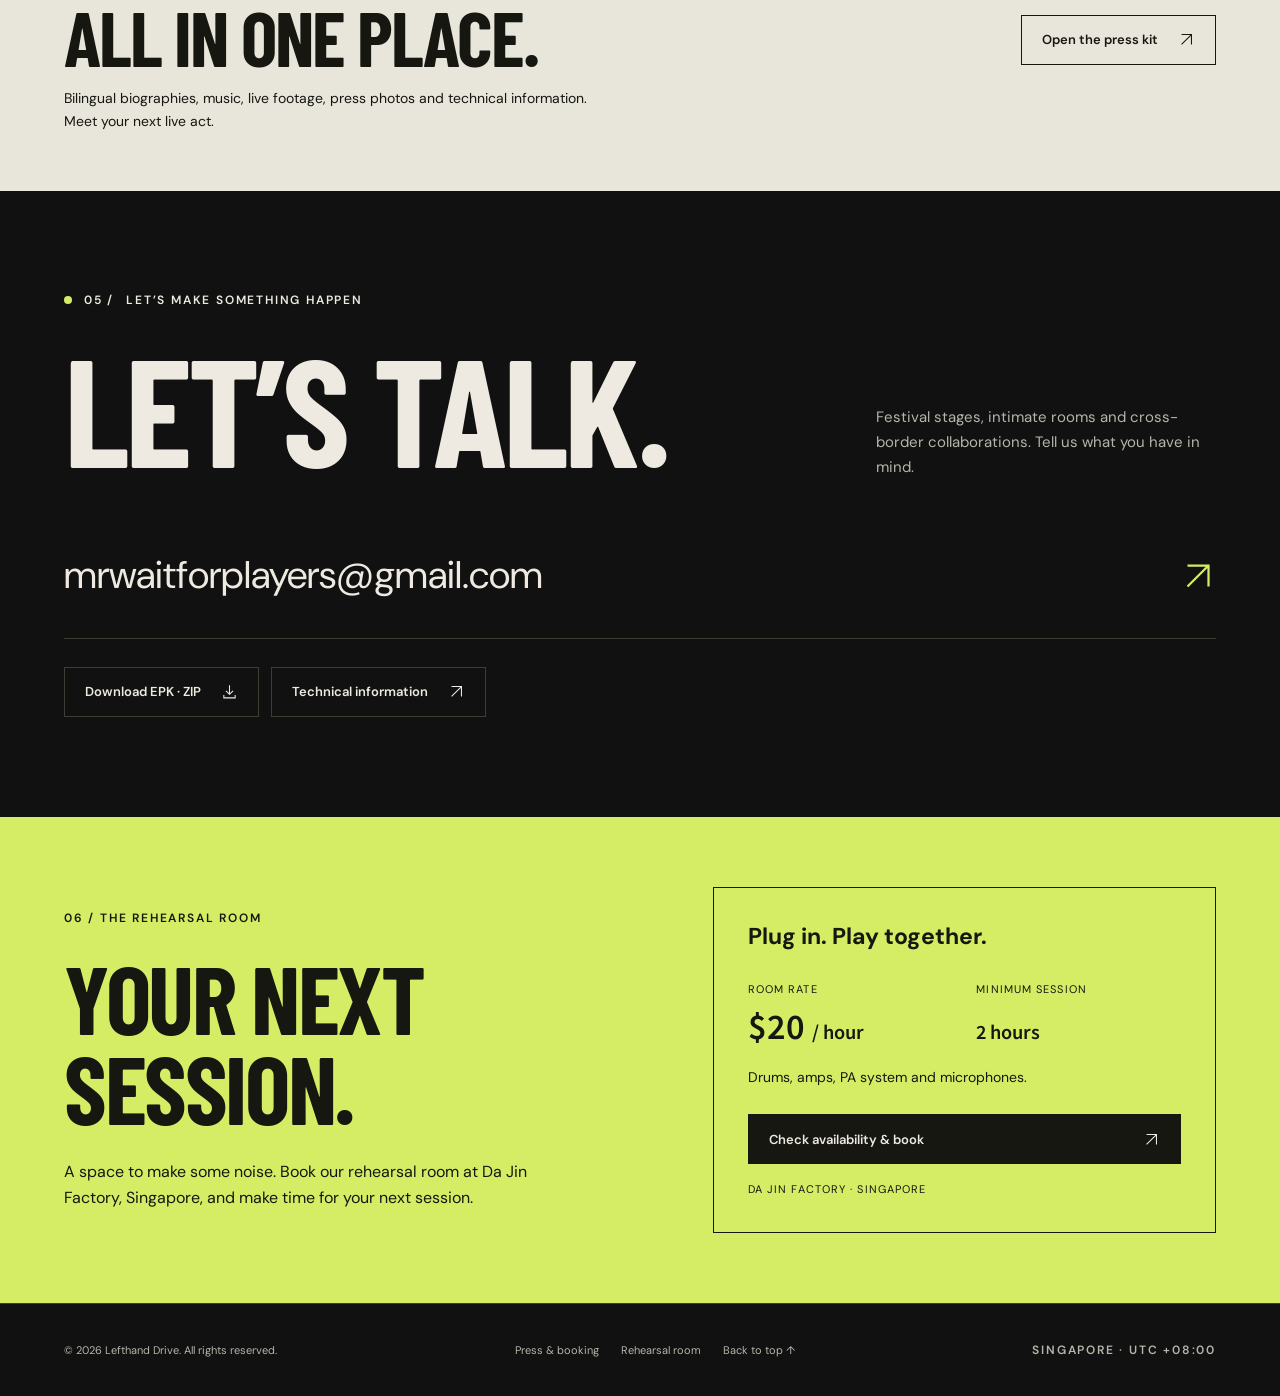
==== commit e7a43578: "Polish stage plot and enlarge branded social links" ====
--- a/index.html
+++ b/index.html
@@ -18,7 +18,7 @@
 <div class="hero-meta"><p class="eyebrow"><span lang="en" data-lang="en">Independent rock · Singapore</span><span lang="zh-Hant" data-lang="zh-Hant">獨立搖滾・新加坡</span></p><span class="micro muted">FIVE MUSICIANS. ONE FREQUENCY.</span></div>
 <div class="hero-grid"><div><h1 id="hero-title"><span>LEFTHAND</span><span class="outline">DRIVE.</span></h1><p class="hero-copy"><span lang="en" data-lang="en">Different roots. A shared sound. Five musicians finding common ground in rock.</span><span lang="zh-Hant" data-lang="zh-Hant">不同的來處，共同的聲音。五位音樂人，在搖滾之中相遇。</span></p><div class="actions"><a href="#music" class="button primary"><span lang="en" data-lang="en">Hear the music</span><span lang="zh-Hant" data-lang="zh-Hant">聽我們的音樂</span><svg viewBox="0 0 24 24" fill="currentColor" aria-hidden="true"><path d="m9 5 11 7-11 7z"/></svg></a><a href="epk.html" class="button"><span lang="en" data-lang="en">Explore the EPK</span><span lang="zh-Hant" data-lang="zh-Hant">查看樂團 EPK</span><svg viewBox="0 0 24 24" fill="none" stroke="currentColor" stroke-width="1.5" aria-hidden="true"><path d="M5 19 19 5M5 5h14v14"/></svg></a></div></div>
 <figure class="hero-photo" style="margin:0"><img src="images/group.jpg" width="1390" height="966" alt="The five members of Lefthand Drive together in Singapore" fetchpriority="high"><div class="photo-corner" aria-hidden="true">FIVE<br>IN ONE.</div><figcaption class="photo-caption"><span>LEFTHAND DRIVE / SINGAPORE</span><span>EST. 2023</span></figcaption></figure></div>
-<div class="hero-bottom"><div class="social-links"><a href="https://www.instagram.com/lefthanddrive_sg/" class="" target="_blank" rel="noopener noreferrer">Instagram<svg viewBox="0 0 24 24" fill="none" stroke="currentColor" stroke-width="1.5" aria-hidden="true"><path d="M5 19 19 5M5 5h14v14"/></svg></a><a href="https://www.youtube.com/@LefthandDrive_SG" class="" target="_blank" rel="noopener noreferrer">YouTube<svg viewBox="0 0 24 24" fill="none" stroke="currentColor" stroke-width="1.5" aria-hidden="true"><path d="M5 19 19 5M5 5h14v14"/></svg></a><a href="https://open.spotify.com/artist/1GsjKjGcnN87QtZpG9kql0" class="" target="_blank" rel="noopener noreferrer">Spotify<svg viewBox="0 0 24 24" fill="none" stroke="currentColor" stroke-width="1.5" aria-hidden="true"><path d="M5 19 19 5M5 5h14v14"/></svg></a><a href="https://www.facebook.com/profile.php?id=61557159800203" class="" target="_blank" rel="noopener noreferrer">Facebook<svg viewBox="0 0 24 24" fill="none" stroke="currentColor" stroke-width="1.5" aria-hidden="true"><path d="M5 19 19 5M5 5h14v14"/></svg></a></div><a class="micro muted" href="#live"><span lang="en" data-lang="en">Meet us where it’s loud ↓</span><span lang="zh-Hant" data-lang="zh-Hant">在現場相遇 ↓</span></a></div></section>
+<div class="hero-bottom"><div class="social-links"><a href="https://www.instagram.com/lefthanddrive_sg/" class="social-link" target="_blank" rel="noopener noreferrer"><svg class="social-icon" viewBox="0 0 24 24" fill="none" stroke="currentColor" stroke-width="1.6" stroke-linecap="round" stroke-linejoin="round" aria-hidden="true"><rect x="3" y="3" width="18" height="18" rx="5"/><circle cx="12" cy="12" r="4"/><circle cx="17.5" cy="6.5" r=".8" fill="currentColor" stroke="none"/></svg><span>Instagram</span><svg viewBox="0 0 24 24" fill="none" stroke="currentColor" stroke-width="1.5" aria-hidden="true"><path d="M5 19 19 5M5 5h14v14"/></svg></a><a href="https://www.youtube.com/@LefthandDrive_SG" class="social-link" target="_blank" rel="noopener noreferrer"><svg class="social-icon" viewBox="0 0 24 24" fill="none" stroke="currentColor" stroke-width="1.6" stroke-linecap="round" stroke-linejoin="round" aria-hidden="true"><path d="M21 8a3 3 0 0 0-2-3c-4-.5-10-.5-14 0a3 3 0 0 0-2 3c-.3 2.7-.3 5.3 0 8a3 3 0 0 0 2 3c4 .5 10 .5 14 0a3 3 0 0 0 2-3c.3-2.7.3-5.3 0-8Z"/><path d="m10 9 5 3-5 3Z" fill="currentColor" stroke="none"/></svg><span>YouTube</span><svg viewBox="0 0 24 24" fill="none" stroke="currentColor" stroke-width="1.5" aria-hidden="true"><path d="M5 19 19 5M5 5h14v14"/></svg></a><a href="https://open.spotify.com/artist/1GsjKjGcnN87QtZpG9kql0" class="social-link" target="_blank" rel="noopener noreferrer"><svg class="social-icon" viewBox="0 0 24 24" fill="none" stroke="currentColor" stroke-width="1.6" stroke-linecap="round" stroke-linejoin="round" aria-hidden="true"><circle cx="12" cy="12" r="9"/><path d="M6.5 9.3c3.7-1.1 7.7-.8 11 1M7.4 12.4c3.1-.9 6.4-.6 9.2.9M8.2 15.4c2.5-.6 5-.4 7.3.7"/></svg><span>Spotify</span><svg viewBox="0 0 24 24" fill="none" stroke="currentColor" stroke-width="1.5" aria-hidden="true"><path d="M5 19 19 5M5 5h14v14"/></svg></a><a href="https://www.facebook.com/profile.php?id=61557159800203" class="social-link" target="_blank" rel="noopener noreferrer"><svg class="social-icon" viewBox="0 0 24 24" fill="none" stroke="currentColor" stroke-width="1.6" stroke-linecap="round" stroke-linejoin="round" aria-hidden="true"><path d="M14 22v-9h3l.5-4H14V7c0-1.2.3-2 2-2h2V1.5c-.8-.1-1.8-.2-3-.2-3 0-5 1.8-5 5V9H7v4h3v9Z" fill="currentColor" stroke="none"/></svg><span>Facebook</span><svg viewBox="0 0 24 24" fill="none" stroke="currentColor" stroke-width="1.5" aria-hidden="true"><path d="M5 19 19 5M5 5h14v14"/></svg></a></div><a class="micro muted" href="#live"><span lang="en" data-lang="en">Meet us where it’s loud ↓</span><span lang="zh-Hant" data-lang="zh-Hant">在現場相遇 ↓</span></a></div></section>
 <div class="marquee" aria-hidden="true"><div class="marquee-inner"><span>FIVE MUSICIANS</span><span>DIFFERENT ROOTS</span><span>ONE SHARED SOUND</span><span>LEFTHAND DRIVE</span></div></div>
 <section id="music" class="section wrap" aria-labelledby="music-title"><div class="section-head"><div><p class="eyebrow">01 / <span lang="en" data-lang="en">The music</span><span lang="zh-Hant" data-lang="zh-Hant">音樂作品</span></p><h2 id="music-title"><span lang="en" data-lang="en">TURN IT UP.</span><span lang="zh-Hant" data-lang="zh-Hant">把音量打開。</span></h2></div><p class="section-intro"><span lang="en" data-lang="en">Start with Paradise. Our released single, out now on Spotify.</span><span lang="zh-Hant" data-lang="zh-Hant">從〈Paradise〉開始，認識我們。已發行單曲，現於 Spotify 上架。</span></p></div>
 <div class="release-grid"><div class="release-visual" aria-hidden="true"><span class="micro">LEFTHAND DRIVE / SINGLE</span><span class="display">PARA<br>DISE.</span><div class="record"><div class="record-label">LEFTHAND<br>DRIVE</div></div><span class="micro">SINGAPORE · INDEPENDENT ROCK</span></div><div class="release-body"><p class="micro accent"><span lang="en" data-lang="en">Available now</span><span lang="zh-Hant" data-lang="zh-Hant">現已上架</span></p><h3>Paradise</h3><p><span lang="en" data-lang="en">Five individual perspectives, brought together in one track. Take a listen and step into our sound.</span><span lang="zh-Hant" data-lang="zh-Hant">把五個人的音樂觀點，收進同一首歌。按下播放，走進我們的聲音。</span></p><div class="actions"><a href="https://open.spotify.com/track/0d3qWfMjt3fZFFHP6RL3d5" class="button primary" target="_blank" rel="noopener noreferrer"><span lang="en" data-lang="en">Listen on Spotify</span><span lang="zh-Hant" data-lang="zh-Hant">在 Spotify 收聽</span><svg viewBox="0 0 24 24" fill="none" stroke="currentColor" stroke-width="1.5" aria-hidden="true"><path d="M5 19 19 5M5 5h14v14"/></svg></a></div><iframe class="spotify-embed" title="Paradise by Lefthand Drive on Spotify" src="https://open.spotify.com/embed/track/0d3qWfMjt3fZFFHP6RL3d5?theme=0" loading="lazy" allow="encrypted-media; fullscreen; picture-in-picture" referrerpolicy="strict-origin-when-cross-origin"></iframe></div></div></section>
--- a/assets/site.css
+++ b/assets/site.css
@@ -62,10 +62,11 @@
 .button:hover{background:var(--ink);border-color:var(--ink);color:var(--dark)}
 .button.primary:hover{background:var(--ink);border-color:var(--ink)}
 .hero-bottom{display:flex;justify-content:space-between;gap:24px;align-items:center;padding-top:37px;margin-top:42px;border-top:1px solid var(--line)}
-.social-links{display:flex;flex-wrap:wrap;gap:24px}
-.social-links a{font-size:12px;display:inline-flex;align-items:center;gap:7px;min-height:44px}
-.social-links a:hover{color:var(--accent)}
-.social-links svg{width:13px;height:13px}
+.social-links{display:flex;flex-wrap:wrap;gap:12px}
+.social-links a{font-size:16px;font-weight:600;display:inline-flex;align-items:center;gap:12px;min-height:58px;padding:14px 18px;border:1px solid var(--line);background:var(--panel);transition:background .2s,color .2s,border-color .2s}
+.social-links a:hover{color:var(--dark);background:var(--accent);border-color:var(--accent)}
+.social-links .social-icon{width:25px;height:25px}
+.social-links a>svg:last-child{width:15px;height:15px;margin-left:10px}
 .marquee{overflow:hidden;border-top:1px solid var(--line);border-bottom:1px solid var(--line);padding:13px 0;background:var(--accent);color:var(--dark);white-space:nowrap}
 .marquee-inner{display:flex;justify-content:space-around;gap:50px;min-width:780px;font-size:17px;line-height:1.2;font-weight:700;letter-spacing:.06em;text-transform:uppercase}
 .marquee-inner span:before{content:'✳';margin-right:35px}
@@ -184,12 +185,26 @@
 .press-photo-grid img{width:100%;aspect-ratio:4/3;object-fit:cover}
 .press-photo-grid figcaption{margin-top:10px;font-size:12px}
 .press-photo-grid .text-link{font-size:11px;gap:9px}
-.stage-plan{border:1px solid var(--line);padding:30px;max-width:650px;margin:30px 0;background:var(--panel)}
-.stage-back{display:flex;justify-content:center}
-.stage-front{display:flex;justify-content:space-around;gap:10px;margin-top:30px;flex-wrap:wrap}
-.stage-position{border:1px solid var(--line);padding:14px 17px;text-align:center;font-size:12px;min-width:100px}
-.stage-position strong{display:block;color:var(--accent)}
-.stage-plan>.micro{text-align:center;color:var(--muted);margin-top:30px}
+.stage-plan{border:1px solid var(--line);padding:28px;max-width:760px;margin:30px 0;background:var(--panel)}
+.stage-caption{display:flex;justify-content:space-between;align-items:center;gap:18px;margin-bottom:22px}
+.stage-caption strong{display:block;font-family:var(--display);font-size:30px;line-height:1.15;letter-spacing:.02em;margin-top:5px}
+.stage-draft{font-size:11px;line-height:1.5;border:1px solid var(--line);padding:7px 10px;color:var(--muted);max-width:160px}
+.stage-deck{height:350px;position:relative;isolation:isolate;border:1px solid #656c4a;background:radial-gradient(ellipse at 50% 20%,#d5ed650b,transparent 65%),repeating-linear-gradient(0deg,transparent 0 27px,#d5ed6507 27px 28px),repeating-linear-gradient(90deg,transparent 0 27px,#d5ed6507 27px 28px),var(--bg);clip-path:polygon(0 0,100% 0,100% 93%,93% 100%,7% 100%,0 93%)}
+.stage-rear{position:absolute;top:12px;left:0;width:100%;text-align:center;font-size:9px;color:var(--muted);letter-spacing:.2em}
+.stage-centerline{position:absolute;top:40px;bottom:32px;left:50%;border-left:1px dashed #d5ed6526;z-index:-1}
+.stage-position{position:absolute;top:200px;width:23%;text-align:center;transform:translateX(-50%)}
+.stage-position-0{top:42px;left:50%;width:145px}
+.stage-position-1{left:14%}.stage-position-2{left:38%}.stage-position-3{left:62%}.stage-position-4{left:86%}
+.stage-instrument{width:70px;height:70px;border:1px solid #d5ed6545;border-radius:50%;display:grid;place-items:center;margin:0 auto 10px;background:var(--panel);color:var(--accent)}
+.stage-position-0 .stage-instrument{width:88px;height:88px}
+.stage-instrument svg{width:52px;height:52px}
+.stage-position-0 svg{width:65px;height:65px}
+.stage-position strong{display:block;font-size:12px;font-weight:700;letter-spacing:.1em;line-height:1.4;color:var(--ink)}
+.stage-role{display:block;font-size:11px;color:var(--muted);margin-top:3px}
+.stage-edge{position:absolute;bottom:12px;left:10%;right:10%;border-top:3px solid var(--accent)}
+.stage-audience{display:flex;justify-content:center;align-items:center;gap:20px;margin-top:16px;font-size:11px;font-weight:600;letter-spacing:.12em;text-transform:uppercase;color:var(--accent)}
+.stage-audience>span[aria-hidden]{font-size:21px}
+.stage-plan .stage-note{margin-top:12px;text-align:center;font-size:10px;color:var(--muted)}
 .technical-list{padding-left:20px;color:var(--muted);font-size:14px}
 .technical-list li{margin-bottom:10px}
 .epk-checklist{display:grid;grid-template-columns:1fr 1fr;gap:25px}
@@ -248,7 +263,9 @@
 .hero-bottom{margin-top:29px;padding-top:22px;align-items:flex-start;flex-direction:column;gap:9px}
 .hero-bottom>.micro{display:none}
 .photo-corner{right:-5px;bottom:36px;font-size:22px;padding:15px}
-.social-links{gap:21px}
+.social-links{display:grid;grid-template-columns:repeat(2,minmax(0,1fr));gap:10px;width:100%}
+.social-links a{padding:14px 12px;gap:9px;font-size:15px}
+.social-links a>svg:last-child{margin-left:auto;width:12px;height:12px}
 .section{padding-block:59px}
 .section-head{align-items:flex-start;flex-direction:column;gap:22px;margin-bottom:28px}
 .section-head .eyebrow{margin-bottom:15px}
@@ -292,9 +309,20 @@
 .track-row .text-link{grid-column:2;justify-self:start}
 .press-photo-grid{grid-template-columns:1fr 1fr;gap:22px 16px}
 .epk-checklist,.download-grid{grid-template-columns:1fr}
-.stage-plan{padding:20px 12px}
-.stage-front{gap:8px}
-.stage-position{padding:10px;min-width:90px;font-size:11px}
+.stage-plan{padding:18px 12px}
+.stage-caption{gap:12px}
+.stage-caption .micro{font-size:9px}
+.stage-caption strong{font-size:26px}
+.stage-draft{font-size:9px;padding:6px 8px;max-width:120px}
+.stage-deck{height:325px}
+.stage-position{top:202px}
+.stage-position-0{top:43px}
+.stage-instrument{width:49px;height:49px;margin-bottom:9px}
+.stage-instrument svg{width:39px;height:39px}
+.stage-position-0 .stage-instrument{width:80px;height:80px}
+.stage-position strong{font-size:9px;letter-spacing:.02em}
+.stage-role{font-size:10px}
+.stage-audience{letter-spacing:.06em;gap:12px;font-size:10px}
 .members-grid{grid-template-columns:1fr 1fr;gap:30px 16px}
 .member-card h2{font-size:19px}
 .band-story p{font-size:16px}
@@ -346,9 +374,12 @@
 .press-photo-grid figcaption{font-size:9pt}
 .press-photo-grid .text-link{display:none}
 .stage-plan{margin:5mm 0;padding:5mm;background:white;break-inside:avoid;border-color:#888}
-.stage-position{border-color:#888;color:#181a16;min-width:24mm;font-size:9pt}
-.stage-position strong{color:#181a16}
-.stage-plan>.micro{color:#444}
+.stage-deck{background:white;border-color:#888}
+.stage-centerline{border-color:#bbb}
+.stage-instrument{color:#181a16;background:white;border-color:#888}
+.stage-position strong,.stage-caption .accent,.stage-audience{color:#181a16}
+.stage-draft,.stage-role,.stage-rear,.stage-plan .stage-note{color:#444}
+.stage-edge{border-color:#181a16}
 .technical-list li{margin-bottom:2mm}
 .epk-checklist{gap:6mm}
 .epk-checklist ul{font-size:9pt;color:#333}
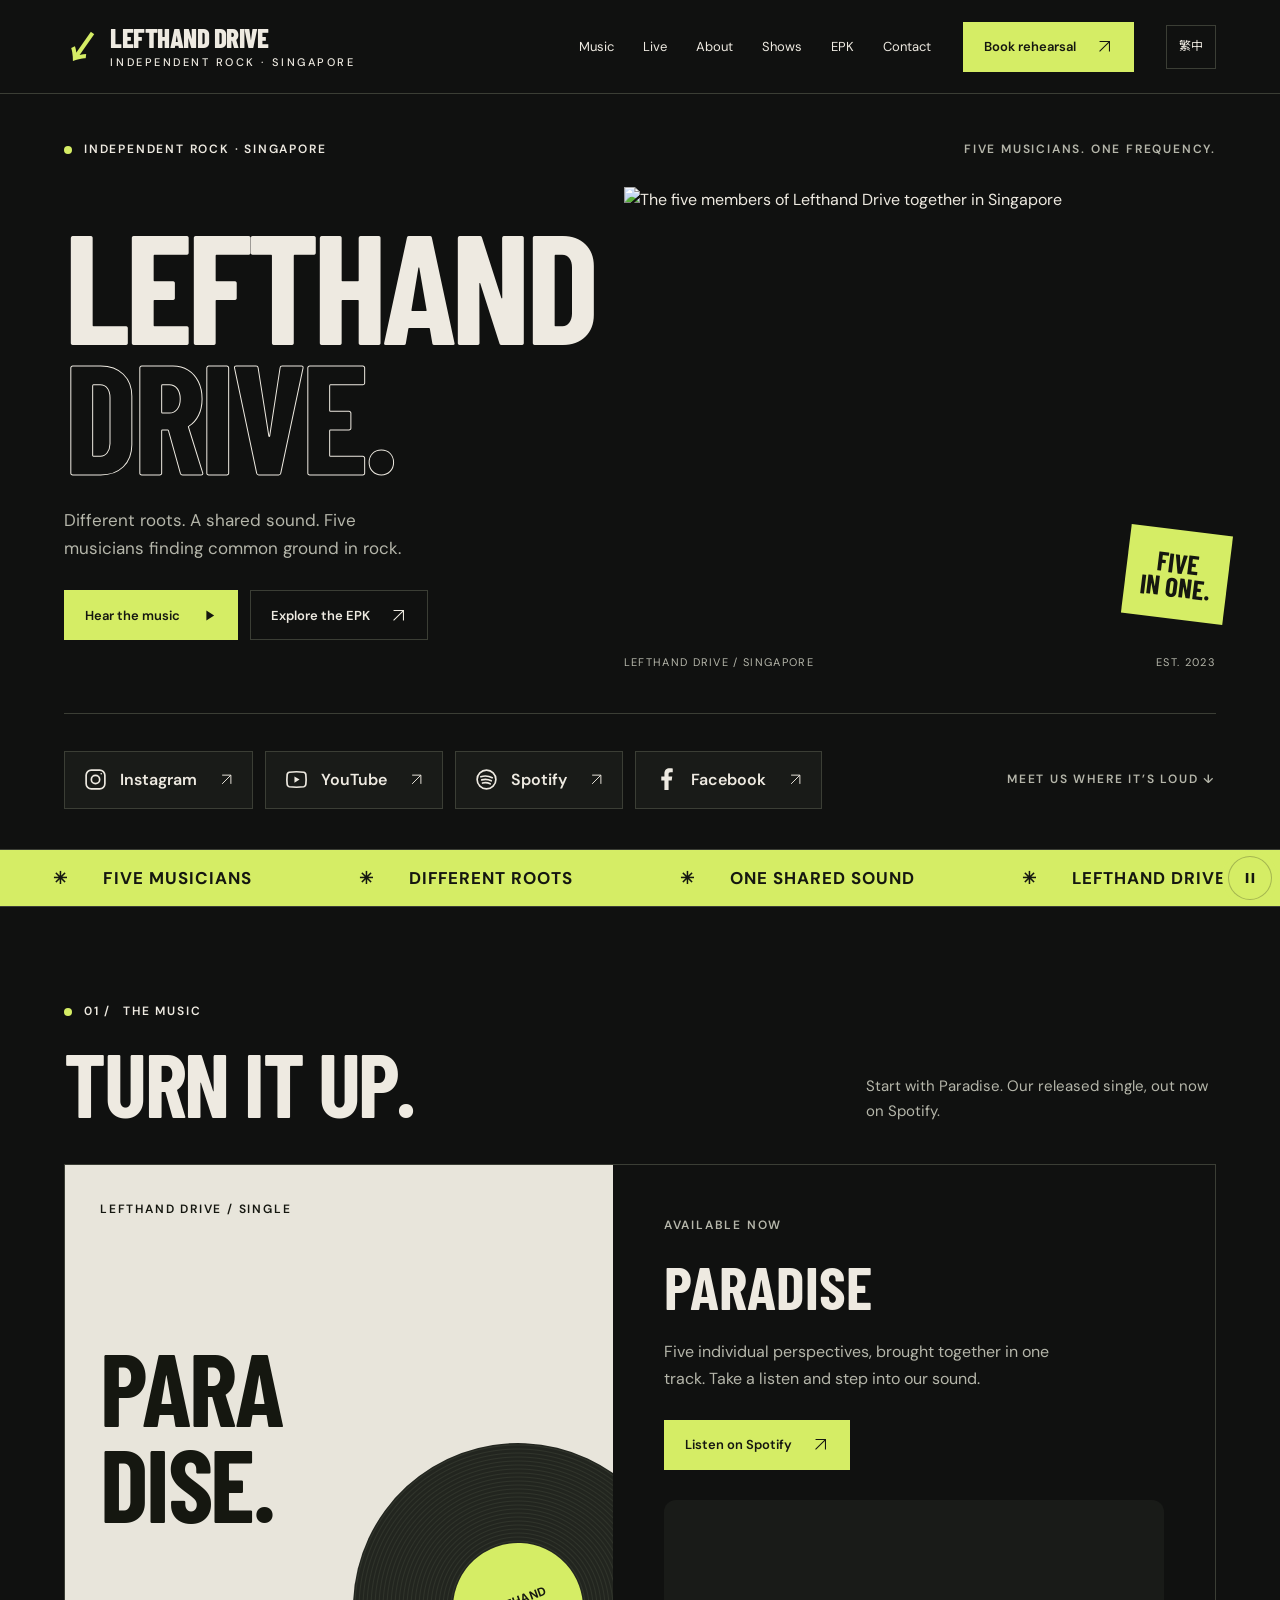
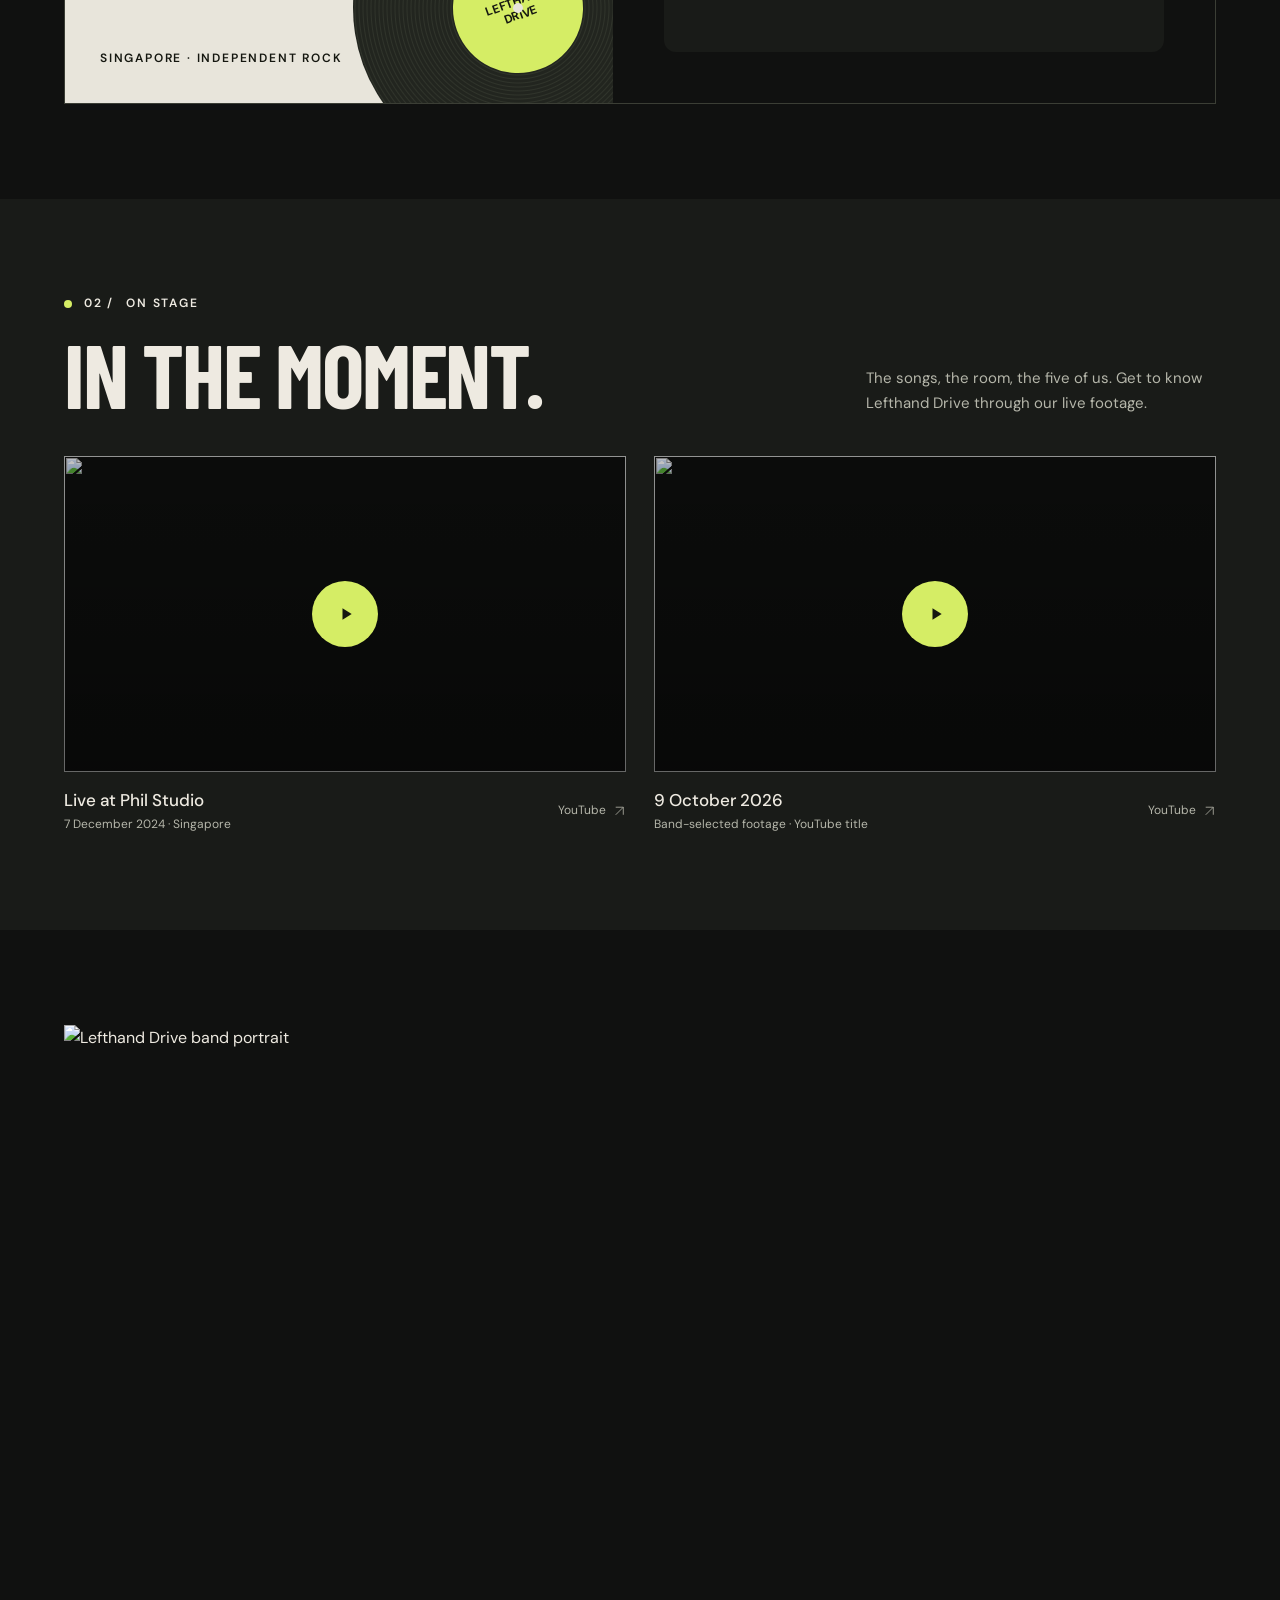
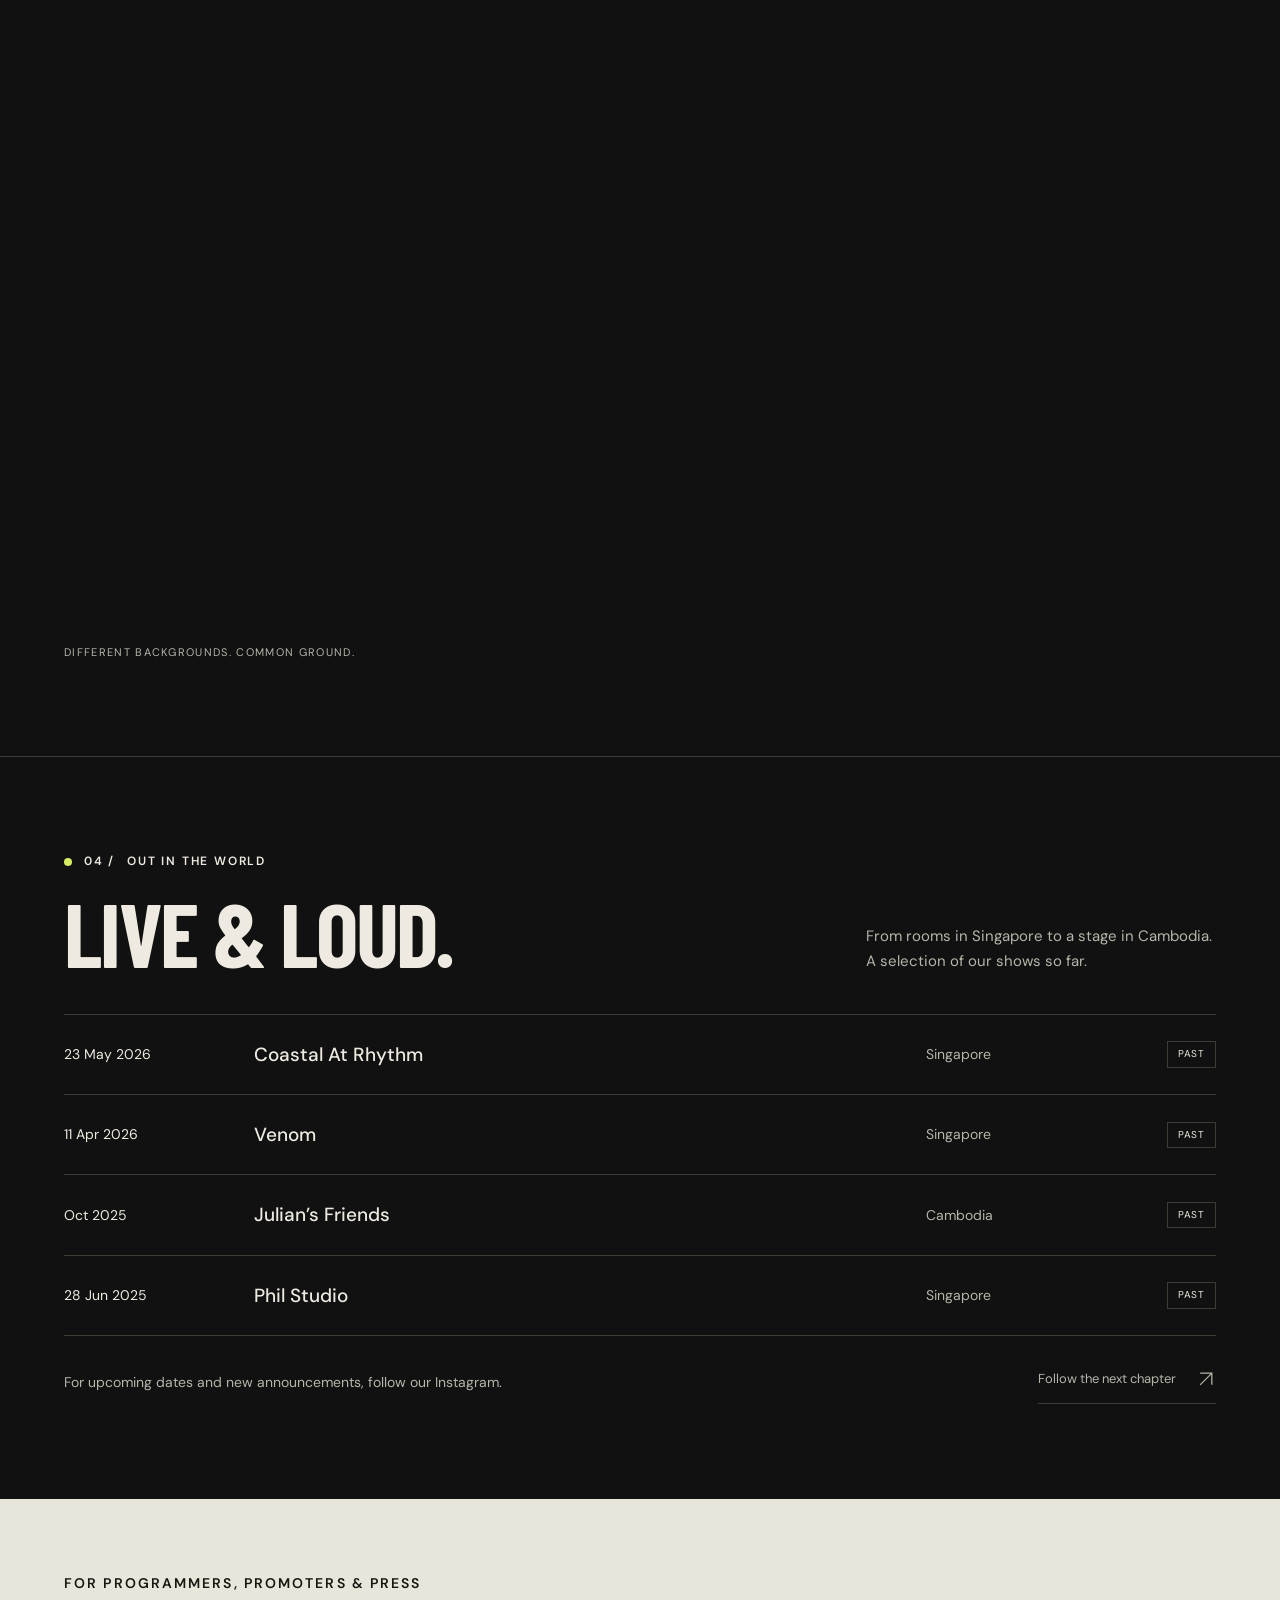
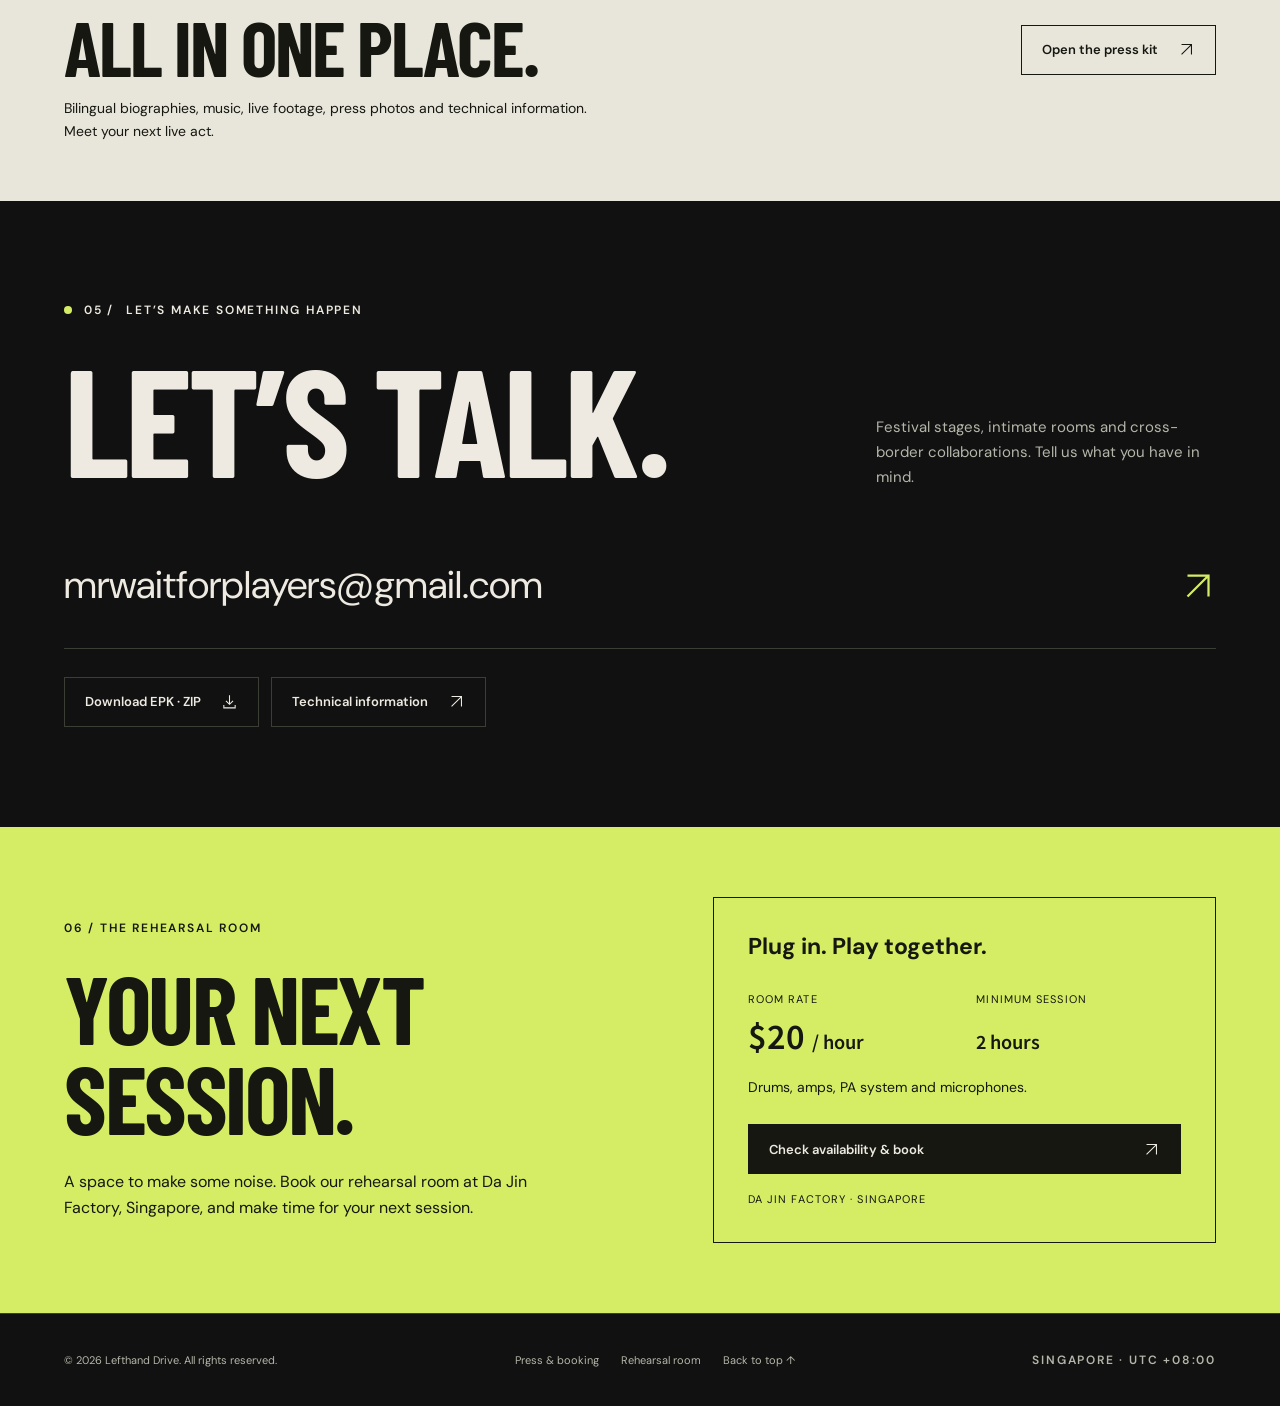
==== commit e07313cf: "Add gentle intermittent drift to band slogan strip" ====
--- a/index.html
+++ b/index.html
@@ -19,7 +19,7 @@
 <div class="hero-grid"><div><h1 id="hero-title"><span>LEFTHAND</span><span class="outline">DRIVE.</span></h1><p class="hero-copy"><span lang="en" data-lang="en">Different roots. A shared sound. Five musicians finding common ground in rock.</span><span lang="zh-Hant" data-lang="zh-Hant">不同的來處，共同的聲音。五位音樂人，在搖滾之中相遇。</span></p><div class="actions"><a href="#music" class="button primary"><span lang="en" data-lang="en">Hear the music</span><span lang="zh-Hant" data-lang="zh-Hant">聽我們的音樂</span><svg viewBox="0 0 24 24" fill="currentColor" aria-hidden="true"><path d="m9 5 11 7-11 7z"/></svg></a><a href="epk.html" class="button"><span lang="en" data-lang="en">Explore the EPK</span><span lang="zh-Hant" data-lang="zh-Hant">查看樂團 EPK</span><svg viewBox="0 0 24 24" fill="none" stroke="currentColor" stroke-width="1.5" aria-hidden="true"><path d="M5 19 19 5M5 5h14v14"/></svg></a></div></div>
 <figure class="hero-photo" style="margin:0"><img src="images/group.jpg" width="1390" height="966" alt="The five members of Lefthand Drive together in Singapore" fetchpriority="high"><div class="photo-corner" aria-hidden="true">FIVE<br>IN ONE.</div><figcaption class="photo-caption"><span>LEFTHAND DRIVE / SINGAPORE</span><span>EST. 2023</span></figcaption></figure></div>
 <div class="hero-bottom"><div class="social-links"><a href="https://www.instagram.com/lefthanddrive_sg/" class="social-link" target="_blank" rel="noopener noreferrer"><svg class="social-icon" viewBox="0 0 24 24" fill="none" stroke="currentColor" stroke-width="1.6" stroke-linecap="round" stroke-linejoin="round" aria-hidden="true"><rect x="3" y="3" width="18" height="18" rx="5"/><circle cx="12" cy="12" r="4"/><circle cx="17.5" cy="6.5" r=".8" fill="currentColor" stroke="none"/></svg><span>Instagram</span><svg viewBox="0 0 24 24" fill="none" stroke="currentColor" stroke-width="1.5" aria-hidden="true"><path d="M5 19 19 5M5 5h14v14"/></svg></a><a href="https://www.youtube.com/@LefthandDrive_SG" class="social-link" target="_blank" rel="noopener noreferrer"><svg class="social-icon" viewBox="0 0 24 24" fill="none" stroke="currentColor" stroke-width="1.6" stroke-linecap="round" stroke-linejoin="round" aria-hidden="true"><path d="M21 8a3 3 0 0 0-2-3c-4-.5-10-.5-14 0a3 3 0 0 0-2 3c-.3 2.7-.3 5.3 0 8a3 3 0 0 0 2 3c4 .5 10 .5 14 0a3 3 0 0 0 2-3c.3-2.7.3-5.3 0-8Z"/><path d="m10 9 5 3-5 3Z" fill="currentColor" stroke="none"/></svg><span>YouTube</span><svg viewBox="0 0 24 24" fill="none" stroke="currentColor" stroke-width="1.5" aria-hidden="true"><path d="M5 19 19 5M5 5h14v14"/></svg></a><a href="https://open.spotify.com/artist/1GsjKjGcnN87QtZpG9kql0" class="social-link" target="_blank" rel="noopener noreferrer"><svg class="social-icon" viewBox="0 0 24 24" fill="none" stroke="currentColor" stroke-width="1.6" stroke-linecap="round" stroke-linejoin="round" aria-hidden="true"><circle cx="12" cy="12" r="9"/><path d="M6.5 9.3c3.7-1.1 7.7-.8 11 1M7.4 12.4c3.1-.9 6.4-.6 9.2.9M8.2 15.4c2.5-.6 5-.4 7.3.7"/></svg><span>Spotify</span><svg viewBox="0 0 24 24" fill="none" stroke="currentColor" stroke-width="1.5" aria-hidden="true"><path d="M5 19 19 5M5 5h14v14"/></svg></a><a href="https://www.facebook.com/profile.php?id=61557159800203" class="social-link" target="_blank" rel="noopener noreferrer"><svg class="social-icon" viewBox="0 0 24 24" fill="none" stroke="currentColor" stroke-width="1.6" stroke-linecap="round" stroke-linejoin="round" aria-hidden="true"><path d="M14 22v-9h3l.5-4H14V7c0-1.2.3-2 2-2h2V1.5c-.8-.1-1.8-.2-3-.2-3 0-5 1.8-5 5V9H7v4h3v9Z" fill="currentColor" stroke="none"/></svg><span>Facebook</span><svg viewBox="0 0 24 24" fill="none" stroke="currentColor" stroke-width="1.5" aria-hidden="true"><path d="M5 19 19 5M5 5h14v14"/></svg></a></div><a class="micro muted" href="#live"><span lang="en" data-lang="en">Meet us where it’s loud ↓</span><span lang="zh-Hant" data-lang="zh-Hant">在現場相遇 ↓</span></a></div></section>
-<div class="marquee" aria-hidden="true"><div class="marquee-inner"><span>FIVE MUSICIANS</span><span>DIFFERENT ROOTS</span><span>ONE SHARED SOUND</span><span>LEFTHAND DRIVE</span></div></div>
+<div class="marquee"><div class="marquee-inner" aria-hidden="true"><div class="marquee-group"><span>FIVE MUSICIANS</span><span>DIFFERENT ROOTS</span><span>ONE SHARED SOUND</span><span>LEFTHAND DRIVE</span></div><div class="marquee-group"><span>FIVE MUSICIANS</span><span>DIFFERENT ROOTS</span><span>ONE SHARED SOUND</span><span>LEFTHAND DRIVE</span></div><div class="marquee-group"><span>FIVE MUSICIANS</span><span>DIFFERENT ROOTS</span><span>ONE SHARED SOUND</span><span>LEFTHAND DRIVE</span></div></div><button class="marquee-toggle" type="button" data-marquee-toggle aria-label="Pause text animation" aria-pressed="false" hidden><svg class="marquee-pause" viewBox="0 0 24 24" fill="currentColor" aria-hidden="true"><path d="M7 6h3v12H7zm7 0h3v12h-3z"/></svg><svg class="marquee-play" viewBox="0 0 24 24" fill="currentColor" aria-hidden="true"><path d="m9 5 11 7-11 7z"/></svg></button></div>
 <section id="music" class="section wrap" aria-labelledby="music-title"><div class="section-head"><div><p class="eyebrow">01 / <span lang="en" data-lang="en">The music</span><span lang="zh-Hant" data-lang="zh-Hant">音樂作品</span></p><h2 id="music-title"><span lang="en" data-lang="en">TURN IT UP.</span><span lang="zh-Hant" data-lang="zh-Hant">把音量打開。</span></h2></div><p class="section-intro"><span lang="en" data-lang="en">Start with Paradise. Our released single, out now on Spotify.</span><span lang="zh-Hant" data-lang="zh-Hant">從〈Paradise〉開始，認識我們。已發行單曲，現於 Spotify 上架。</span></p></div>
 <div class="release-grid"><div class="release-visual" aria-hidden="true"><span class="micro">LEFTHAND DRIVE / SINGLE</span><span class="display">PARA<br>DISE.</span><div class="record"><div class="record-label">LEFTHAND<br>DRIVE</div></div><span class="micro">SINGAPORE · INDEPENDENT ROCK</span></div><div class="release-body"><p class="micro accent"><span lang="en" data-lang="en">Available now</span><span lang="zh-Hant" data-lang="zh-Hant">現已上架</span></p><h3>Paradise</h3><p><span lang="en" data-lang="en">Five individual perspectives, brought together in one track. Take a listen and step into our sound.</span><span lang="zh-Hant" data-lang="zh-Hant">把五個人的音樂觀點，收進同一首歌。按下播放，走進我們的聲音。</span></p><div class="actions"><a href="https://open.spotify.com/track/0d3qWfMjt3fZFFHP6RL3d5" class="button primary" target="_blank" rel="noopener noreferrer"><span lang="en" data-lang="en">Listen on Spotify</span><span lang="zh-Hant" data-lang="zh-Hant">在 Spotify 收聽</span><svg viewBox="0 0 24 24" fill="none" stroke="currentColor" stroke-width="1.5" aria-hidden="true"><path d="M5 19 19 5M5 5h14v14"/></svg></a></div><iframe class="spotify-embed" title="Paradise by Lefthand Drive on Spotify" src="https://open.spotify.com/embed/track/0d3qWfMjt3fZFFHP6RL3d5?theme=0" loading="lazy" allow="encrypted-media; fullscreen; picture-in-picture" referrerpolicy="strict-origin-when-cross-origin"></iframe></div></div></section>
 <section id="live" class="section video-section" aria-labelledby="live-title"><div class="wrap"><div class="section-head"><div><p class="eyebrow">02 / <span lang="en" data-lang="en">On stage</span><span lang="zh-Hant" data-lang="zh-Hant">現場演出</span></p><h2 id="live-title"><span lang="en" data-lang="en">IN THE MOMENT.</span><span lang="zh-Hant" data-lang="zh-Hant">此刻，現場。</span></h2></div><p class="section-intro"><span lang="en" data-lang="en">The songs, the room, the five of us. Get to know Lefthand Drive through our live footage.</span><span lang="zh-Hant" data-lang="zh-Hant">歌曲、空間，以及台上的五個人。透過現場影像，認識 Lefthand Drive。</span></p></div><div class="video-grid"><article class="video-card" data-watch-url="https://www.youtube.com/watch?v=LCzkbeM5O3M"><div class="video-stage"><img src="https://i.ytimg.com/vi/LCzkbeM5O3M/hqdefault.jpg" alt="" width="480" height="360" loading="lazy"><button class="video-play" type="button" data-video="LCzkbeM5O3M" aria-label="Play Live at Phil Studio"><span class="play-disc"><svg viewBox="0 0 24 24" fill="currentColor" aria-hidden="true"><path d="m9 5 11 7-11 7z"/></svg></span></button></div><div class="video-meta"><div><h3><span lang="en" data-lang="en">Live at Phil Studio</span><span lang="zh-Hant" data-lang="zh-Hant">Phil Studio 現場</span></h3><p><span lang="en" data-lang="en">7 December 2024 · Singapore</span><span lang="zh-Hant" data-lang="zh-Hant">2024 年 12 月 7 日・新加坡</span></p></div><a href="https://www.youtube.com/watch?v=LCzkbeM5O3M" class="video-fallback" target="_blank" rel="noopener noreferrer">YouTube<svg viewBox="0 0 24 24" fill="none" stroke="currentColor" stroke-width="1.5" aria-hidden="true"><path d="M5 19 19 5M5 5h14v14"/></svg></a></div></article><article class="video-card" data-watch-url="https://www.youtube.com/watch?v=tLV0B2nNNFU"><div class="video-stage"><img src="https://i.ytimg.com/vi/tLV0B2nNNFU/hqdefault.jpg" alt="" width="480" height="360" loading="lazy"><button class="video-play" type="button" data-video="tLV0B2nNNFU" aria-label="Play 9 October 2026"><span class="play-disc"><svg viewBox="0 0 24 24" fill="currentColor" aria-hidden="true"><path d="m9 5 11 7-11 7z"/></svg></span></button></div><div class="video-meta"><div><h3><span lang="en" data-lang="en">9 October 2026</span><span lang="zh-Hant" data-lang="zh-Hant">9 October 2026</span></h3><p><span lang="en" data-lang="en">Band-selected footage · YouTube title</span><span lang="zh-Hant" data-lang="zh-Hant">樂團提供的影像・標題依 YouTube 顯示</span></p></div><a href="https://www.youtube.com/watch?v=tLV0B2nNNFU" class="video-fallback" target="_blank" rel="noopener noreferrer">YouTube<svg viewBox="0 0 24 24" fill="none" stroke="currentColor" stroke-width="1.5" aria-hidden="true"><path d="M5 19 19 5M5 5h14v14"/></svg></a></div></article></div></div></section>
--- a/assets/site.css
+++ b/assets/site.css
@@ -67,9 +67,18 @@
 .social-links a:hover{color:var(--dark);background:var(--accent);border-color:var(--accent)}
 .social-links .social-icon{width:25px;height:25px}
 .social-links a>svg:last-child{width:15px;height:15px;margin-left:10px}
-.marquee{overflow:hidden;border-top:1px solid var(--line);border-bottom:1px solid var(--line);padding:13px 0;background:var(--accent);color:var(--dark);white-space:nowrap}
-.marquee-inner{display:flex;justify-content:space-around;gap:50px;min-width:780px;font-size:17px;line-height:1.2;font-weight:700;letter-spacing:.06em;text-transform:uppercase}
+.marquee{position:relative;overflow:hidden;border-top:1px solid var(--line);border-bottom:1px solid var(--line);padding:18px 0;background:var(--accent);color:var(--dark);white-space:nowrap;--marquee-shift:clamp(80px,12vw,180px)}
+.marquee-inner{display:flex;width:max-content;transform:translateX(-33.333333%);font-size:17px;line-height:1.2;font-weight:700;letter-spacing:.06em;text-transform:uppercase}
+.marquee-group{display:flex;flex-shrink:0;justify-content:space-around;align-items:center;gap:50px;width:max(100vw,780px);padding-inline:25px}
 .marquee-inner span:before{content:'✳';margin-right:35px}
+.marquee.is-animated .marquee-inner{animation:marquee-drift 32s cubic-bezier(.45,0,.25,1) infinite}
+.marquee.is-paused .marquee-inner,.marquee:hover .marquee-inner,.marquee:focus-within .marquee-inner{animation-play-state:paused}
+.marquee-toggle{position:absolute;right:8px;top:50%;transform:translateY(-50%);display:grid;place-items:center;width:44px;height:44px;padding:0;border:1px solid #15171040;background:var(--accent);color:var(--dark);border-radius:50%;box-shadow:0 0 0 6px var(--accent)}
+.marquee-toggle[hidden],.marquee-play,.marquee.is-paused .marquee-pause{display:none}
+.marquee.is-paused .marquee-play{display:block}
+.marquee-toggle:hover{background:var(--dark);color:var(--accent)}
+.marquee-toggle:focus-visible{outline-color:var(--dark);outline-offset:3px}
+@keyframes marquee-drift{0%,16%,100%{transform:translateX(-33.333333%)}31%,47%{transform:translateX(calc(-33.333333% - var(--marquee-shift)))}72%,88%{transform:translateX(calc(-33.333333% + var(--marquee-shift)))}}
 .section{padding-block:95px}
 .section-head{display:flex;justify-content:space-between;gap:30px;align-items:flex-end;margin-bottom:40px}
 .section-head .eyebrow{margin-bottom:18px}
@@ -332,6 +341,7 @@
 }
 
 @media(prefers-reduced-motion:reduce){html{scroll-behavior:auto}
+.marquee-toggle{display:none}
 *,*:before,*:after{animation:none!important;transition:none!important}
 }
 
